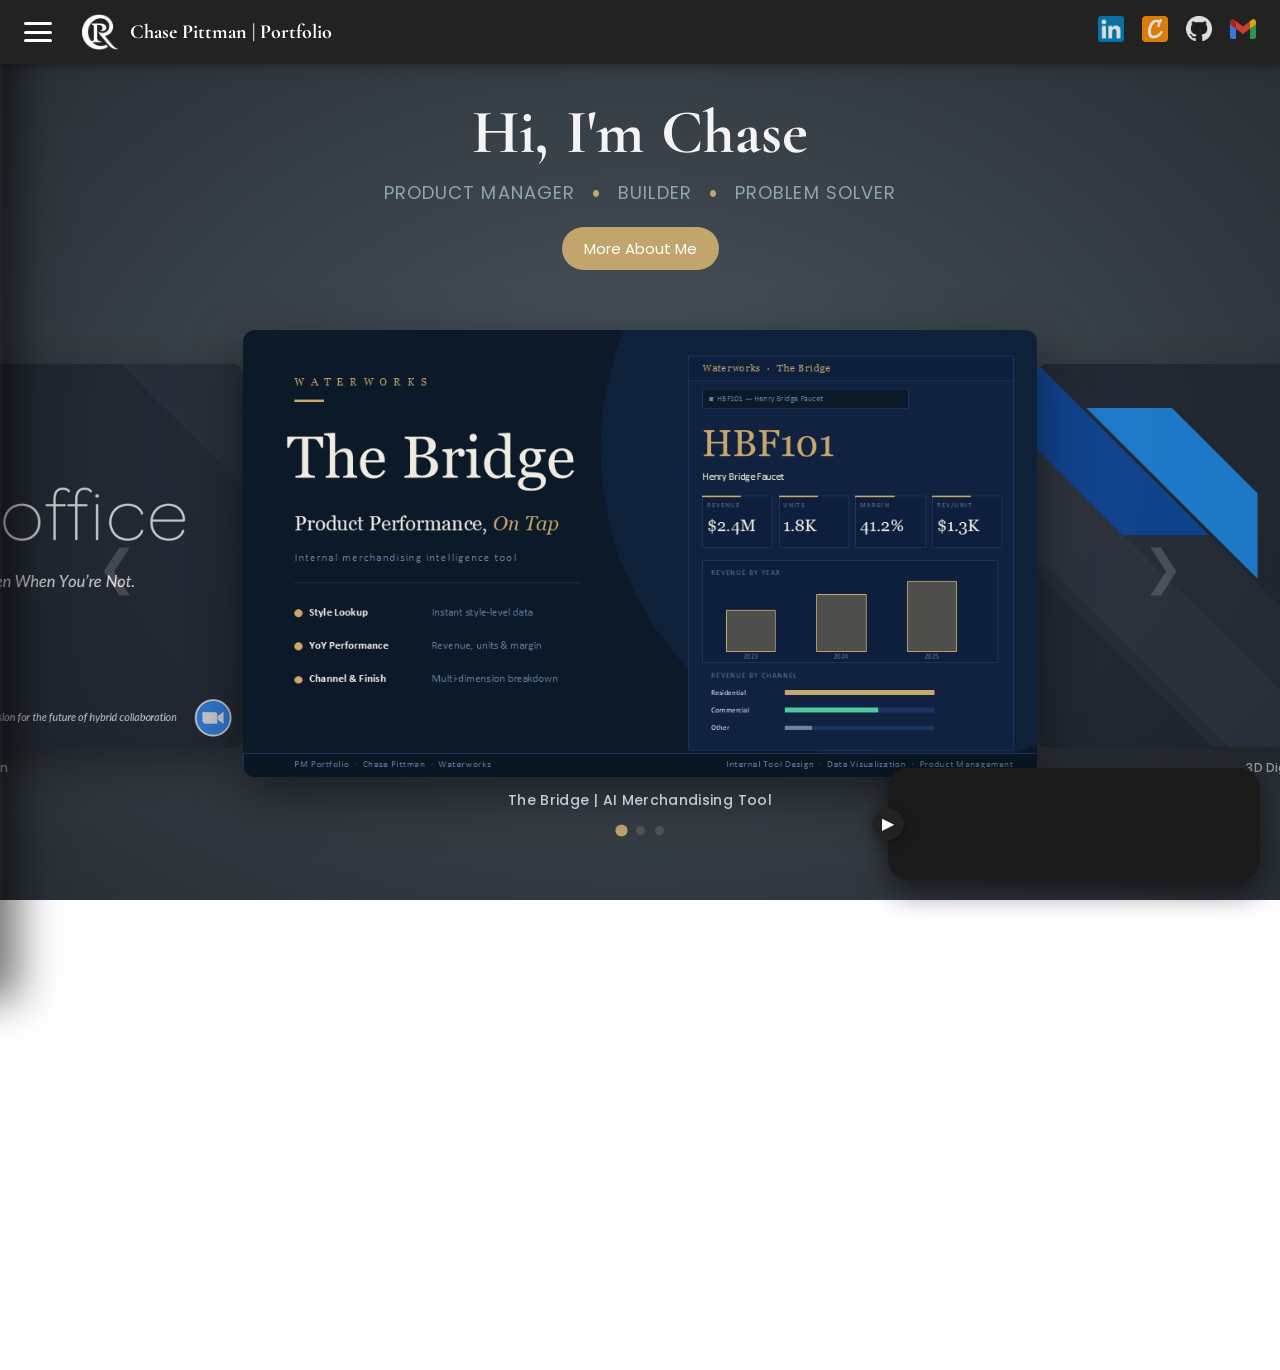
==== index.html @ 036596e2 "Update index.html" ====
<!DOCTYPE html>
<html lang="en">
<head>
  <meta charset="UTF-8">
  <title>Chase Pittman | Portfolio</title>
  <meta name="viewport" content="width=device-width, initial-scale=1.0">
  <link rel="icon" type="image/x-icon" href="/assets/logos/personal/favicon.ico">

  <!-- Google Fonts -->
  <link href="https://fonts.googleapis.com/css2?family=Cormorant+Garamond:wght@400;600;700&family=Poppins:wght@400;500;700&display=swap" rel="stylesheet">

  <style>
    html, body {
      height: 100%;
      min-height: 100%;
      margin: 0;
      overflow-x: hidden;
    }

    body {
      margin: 0;
      padding-top: 0;
      font-family: 'Poppins', Arial, sans-serif;
      background: radial-gradient(ellipse at center, #4a5660 0%, #384048 50%, #272e34 100%);
      background-attachment: fixed;
      color: #f4f4f4;
      text-align: center;
    }

    h1, h2, h3 {
      color: #f4f4f4;
      font-family: 'Cormorant Garamond', serif;
      font-weight: 600;
    }

    /* ── NAVBAR ──────────────────────────────────────────────── */
    .navbar {
      display: flex;
      align-items: center;
      padding: 14px 24px;
      background: #222;
      position: sticky;
      top: 0;
      z-index: 1400;
      box-shadow: 4px 0 12px rgba(0,0,0,0.5);
    }

    .page-wrapper {
      transition: transform 0.3s ease;
      min-height: 100vh;
    }

    .nav-left {
      display: flex;
      align-items: center;
      gap: 12px;
      justify-self: start;
    }

    .logo-link {
      display: flex;
      align-items: center;
      gap: 12px;
      text-decoration: none;
      color: inherit;
    }

    .logo-link:hover { opacity: 0.9; }

    .nav-left .logo {
      font-size: 20px;
      font-weight: bold;
      font-family: 'Cormorant Garamond', serif;
      color: white;
      white-space: nowrap;
    }

    .logo-img { height: 36px; width: auto; }

    .nav-right {
      display: flex;
      justify-content: flex-end;
      gap: 18px;
      margin-left: auto;
    }

    .nav-right img {
      width: 26px;
      height: auto;
      opacity: 0.85;
      transition: opacity 0.2s, transform 0.2s;
    }

    .nav-right a:hover img {
      opacity: 1;
      transform: translateY(-2px);
    }

    .hamburger {
      display: flex;
      flex-direction: column;
      justify-content: space-between;
      width: 28px;
      height: 20px;
      cursor: pointer;
      margin-right: 18px;
    }

    .hamburger div {
      height: 3px;
      background-color: white;
      border-radius: 2px;
      transition: all 0.3s ease;
    }

    .hamburger.active div:nth-child(1) { transform: translateY(8.5px)  rotate(45deg);  }
    .hamburger.active div:nth-child(2) { opacity: 0; }
    .hamburger.active div:nth-child(3) { transform: translateY(-8.5px) rotate(-45deg); }

    :root { --sidebar-width: 260px; }

    .sidebar {
      position: fixed;
      top: 0;
      left: 0;
      width: var(--sidebar-width);
      height: 100%;
      background-color: #222;
      display: flex;
      flex-direction: column;
      padding-top: 100px;
      gap: 20px;
      transform: translateX(-100%);
      transition: transform 0.35s cubic-bezier(.22,1,.36,1);
      z-index: 1300;
      box-shadow:
        18px 0 40px rgba(0,0,0,0.55),
        2px 0 0 rgba(255,255,255,0.05);
    }

    .sidebar.open { transform: translateX(0); }

    .sidebar a {
      color: #f4f4f4;
      text-decoration: none;
      font-size: 18px;
      padding: 12px 24px;
      transition: background 0.3s;
    }

    .sidebar a:hover {
      background-color: #c2a46d;
      color: #222;
      border-radius: 6px;
    }

    .overlay {
      position: fixed;
      inset: 0;
      background: rgba(0,0,0,0.4);
      opacity: 0;
      pointer-events: none;
      transition: opacity 0.3s ease;
      z-index: 1050;
    }

    .overlay.active { opacity: 1; pointer-events: auto; }

    /* ── SPOTIFY WIDGET ──────────────────────────────────────── */
    .spotify-widget {
      position: fixed;
      bottom: 20px;
      right: 20px;
      width: 340px;
      height: auto;
      background: #1a1a1a;
      border-radius: 20px;
      box-shadow: 0 10px 30px rgba(0,0,0,0.6);
      overflow: visible;
      padding: 16px;
      transition: width 0.5s ease, height 0.5s ease, right 0.5s ease,
                  border-radius 0.5s ease, opacity 0.5s ease;
      z-index: 900;
    }

    .spotify-widget.hidden { right: -380px; }

    .spotify-widget iframe {
      width: 100%;
      height: 80px;
      border-radius: 12px;
      display: block;
      transition: opacity 0.5s ease;
      pointer-events: auto;
      border: none;
    }

    #spotify-toggle {
      position: absolute;
      top: 50%;
      left: -16px;
      transform: translateY(-50%);
      width: 32px;
      height: 32px;
      border-radius: 50%;
      background-color: #222;
      color: #fff;
      font-size: 16px;
      display: flex;
      align-items: center;
      justify-content: center;
      padding: 0;
      line-height: 1;
      cursor: pointer;
      box-shadow: 0 4px 12px rgba(0,0,0,0.3);
      z-index: 1000;
      transition: left 0.5s ease, transform 0.3s ease;
      border: none;
    }

    #spotify-toggle:hover { transform: translateY(-50%) scale(1.1); }

    .spotify-widget.collapsed {
      width: 40px;
      height: 40px;
      padding: 0;
      border-radius: 50%;
      overflow: visible;
      right: 20px;
      background: #1a1a1a;
      box-shadow: 0 4px 12px rgba(0,0,0,0.3);
    }

    .spotify-widget.collapsed iframe {
      opacity: 0;
      pointer-events: none;
      display: none;
    }

    .spotify-widget.collapsed #spotify-toggle {
      top: 50%;
      left: 50%;
      transform: translate(-50%, -50%) rotate(180deg);
    }

    /* MOBILE: hide navbar text */
    @media (max-width: 768px) {
      .logo-link .logo { display: none; }
    }

    /* ── CONTENT WRAPPER ─────────────────────────────────────── */
    .content {
      max-width: 1100px;
      margin: 0 auto;
      padding: 0 20px 60px;
      text-align: center;
    }

    /* ── HERO INTRO ──────────────────────────────────────────── */
    .hero-intro {
      padding: 36px 20px 26px;
    }

    .hero-title {
      font-family: 'Cormorant Garamond', serif;
      font-size: 62px;
      font-weight: 700;
      margin: 0 0 12px;
      color: #f4f4f4;
      line-height: 1.08;
      display: flex;
      flex-wrap: wrap;
      justify-content: center;
      gap: 0;
    }

    .hero-letter {
      display: inline-block;
      opacity: 0;
      transform: translateY(10px);
      animation: letterIn 0.9s ease forwards;
    }

    .hero-space {
      display: inline-block;
      width: 0.28em;
    }

    @keyframes letterIn {
      0%   { opacity: 0; transform: translateY(10px); }
      100% { opacity: 1; transform: translateY(0);    }
    }

    .hero-sub {
      font-family: 'Poppins', sans-serif;
      font-size: 18px;
      color: #8fa4b2;
      margin: 0;
      letter-spacing: 0.06em;
      text-transform: uppercase;
      opacity: 0;
      animation: heroSubFadeIn 0.7s ease forwards;
    }

    @keyframes heroSubFadeIn {
      0%   { opacity: 0; transform: translateY(6px); }
      100% { opacity: 1; transform: translateY(0);   }
    }

    .hero-dot {
      font-size: 26px;
      color: #c2a46d;
      vertical-align: middle;
      margin: 0 10px;
      line-height: 1;
    }

    .hero-cta {
      display: inline-block;
      margin-top: 20px;
      padding: 10px 22px;
      background-color: #c2a46d;
      color: white;
      font-family: 'Poppins', sans-serif;
      font-size: 15px;
      font-weight: 400;
      text-decoration: none;
      border-radius: 25px;
      border: none;
      opacity: 0;
      animation: heroSubFadeIn 0.7s ease forwards;
      transition: background-color 0.3s;
    }

    .hero-cta:hover { background-color: #a07f47; }

    /* ── HERO CAROUSEL ───────────────────────────────────────── */
    .hero-carousel {
      width: 100%;
      margin: 34px 0 16px;
      user-select: none;
    }

    .carousel-area {
      display: flex;
      align-items: center;
      width: 100%;
      max-width: 1300px;
      margin: 0 auto;
    }

    /* ── Arrows ──────────────────────────────────────────────── */
    .carousel-arrow {
      flex-shrink: 0;
      width: 54px;
      background: none;
      border: none;
      color: rgba(255,255,255,0.55);
      font-size: 48px;
      line-height: 1;
      cursor: pointer;
      padding: 0;
      display: flex;
      align-items: center;
      justify-content: center;
      transition: color 0.2s ease, transform 0.2s ease;
    }

    .carousel-arrow:hover {
      color: #ffffff;
      transform: scale(1.30);
    }

    /* ── Clip ────────────────────────────────────────────────── */
    /*
      overflow is set to visible so the active slide's image can bleed
      beyond the clip boundary on hover. The arrows live outside this
      element so they're never affected.
    */
    .carousel-clip {
      flex: 1;
      position: relative;
      overflow: visible;
    }

    /* ── Track ───────────────────────────────────────────────── */
    .carousel-track {
      position: relative;
      width: 100%;
    }

    /* ── Individual slides ───────────────────────────────────── */
    .carousel-slide {
      position: absolute;
      top: 0;
      transition: left   0.62s cubic-bezier(0.4,0,0.2,1),
                  transform 0.62s cubic-bezier(0.4,0,0.2,1),
                  opacity 0.5s ease;
    }

    /* Pointer cursor only on the active slide */
    .carousel-slide.c-active {
      cursor: pointer;
    }

    /*
      .slide-img-wrap
      overflow: visible so the zoomed image bleeds freely on the
      active slide. Border-radius + box-shadow still apply to the
      wrapper itself; the image inside inherits the visual frame.
    */
    .slide-img-wrap {
      overflow: visible;
      border-radius: 12px;
      box-shadow: 0 18px 48px rgba(0,0,0,0.50);
      /* Clip is applied via the img's own border-radius at rest,
         then released on hover via the active-slide rule below */
    }

    .slide-img-wrap img {
      width: 100%;
      height: auto;
      display: block;
      border-radius: 12px;
      transition: transform 0.42s ease, filter 0.3s ease,
                  border-radius 0.42s ease, box-shadow 0.42s ease;
      -webkit-user-drag: none;
      user-select: none;
      pointer-events: none;
    }

    /* ── Active slide: full-bleed hover ─────────────────────── */
    /*
      scale(1.08) makes the image grow ~8% beyond its container,
      overlapping the peeking neighbors. z-index lift ensures it
      renders on top. border-radius softens slightly so the grown
      image still looks intentional, not clipped.
    */
    .carousel-slide.c-active:hover .slide-img-wrap img,
    .carousel-slide.c-active.tapped .slide-img-wrap img {
      transform: scale(1.08);
      filter: brightness(1.10);
      border-radius: 10px;
      box-shadow: 0 28px 70px rgba(0,0,0,0.65);
    }

    .carousel-slide.c-active:hover,
    .carousel-slide.c-active.tapped {
      z-index: 10 !important;
    }

    /* ── Side slides: subtle lift hint ──────────────────────── */
    /*
      A gentler scale on the whole slide (image + title) so it feels
      clickable without competing with the active slide's drama.
    */
    .carousel-slide.c-prev:hover,
    .carousel-slide.c-next:hover {
      opacity: 0.88 !important;
      cursor: pointer;
    }

    .carousel-slide.c-prev:hover .slide-img-wrap img,
    .carousel-slide.c-next:hover .slide-img-wrap img {
      transform: scale(1.03);
      filter: brightness(1.06);
    }

    /* Slide title */
    .slide-title {
      margin: 13px 0 0;
      font-family: 'Poppins', sans-serif;
      font-size: 14px;
      font-weight: 500;
      color: #c0cdd5;
      text-align: center;
      letter-spacing: 0.025em;
    }

    /* ── Dots ────────────────────────────────────────────────── */
    .carousel-dots-row {
      display: flex;
      justify-content: center;
      margin-top: 20px;
    }

    .carousel-dots {
      display: flex;
      gap: 10px;
      align-items: center;
    }

    .carousel-dots .dot {
      width: 9px;
      height: 9px;
      border-radius: 50%;
      background: #555;
      cursor: pointer;
      transition: background 0.3s, transform 0.3s;
      border: none;
      padding: 0;
    }

    .carousel-dots .dot.filled {
      background: #c2a46d;
      transform: scale(1.35);
    }

    /* ── MY LEARNINGS ────────────────────────────────────────── */
    .learnings-section {
      max-width: 900px;
      margin: 64px auto 20px;
      text-align: left;
    }

    .learnings-section h2 {
      font-family: 'Cormorant Garamond', serif;
      font-size: 36px;
      font-weight: 600;
      color: #f4f4f4;
      text-align: center;
      margin-bottom: 20px;
    }

    .learnings-box {
      background-color: #2e3740;
      padding: 28px 36px;
      border-radius: 12px;
    }

    .learnings-list {
      list-style: none;
      margin: 0;
      padding: 0;
      display: flex;
      flex-direction: column;
      gap: 20px;
    }

    .learnings-list li {
      display: flex;
      align-items: flex-start;
      gap: 14px;
      font-family: 'Poppins', sans-serif;
      font-size: 16px;
      line-height: 1.65;
      color: #e0e0e0;
    }

    .learning-emoji {
      font-size: 22px;
      flex-shrink: 0;
      margin-top: 2px;
    }

    .learning-body {
      display: flex;
      flex-direction: column;
      gap: 4px;
    }

    .learning-hook {
      font-weight: 700;
      color: #f4f4f4;
      font-size: 16px;
      line-height: 1.4;
    }

    .learning-detail {
      font-weight: 400;
      color: #c0cdd5;
      font-size: 15px;
      line-height: 1.7;
    }

    /* ── MOBILE ──────────────────────────────────────────────── */
    @media (max-width: 768px) {
      .hero-title      { font-size: 44px; }
      .hero-sub        { font-size: 13px; }
      .hero-intro      { padding: 26px 16px 20px; }
      .carousel-arrow  { width: 34px; font-size: 28px; }
      .learnings-box   { padding: 22px 18px; }
      .learning-hook   { font-size: 14px; }
      .learning-detail { font-size: 13px; }
    }
  </style>
</head>
<body>

  <!-- Sidebar -->
  <div class="sidebar" id="sidebar">
    <a href="/">Home</a>
    <a href="/projects.html">Projects</a>
    <a href="/about.html">About</a>
    <a href="/contact.html">Contact</a>
  </div>

  <!-- Overlay -->
  <div class="overlay" id="overlay"></div>

  <!-- NAVBAR -->
  <div class="navbar">
    <div class="nav-left" id="nav-left">
      <div class="hamburger" id="hamburger">
        <div></div>
        <div></div>
        <div></div>
      </div>
      <a href="/" class="logo-link">
        <img src="/assets/logos/personal/CRP_logo_white.png" alt="Logo" class="logo-img" id="logo-img">
        <div class="logo" id="logo-text">Chase Pittman | Portfolio</div>
      </a>
    </div>

    <div class="nav-right">
      <a href="https://www.linkedin.com/in/chasepittman" target="_blank">
        <img src="/assets/logos/tools/linkedin.png" alt="LinkedIn">
      </a>
      <a href="https://www.credly.com/users/chase-pittman.017d3434/badges#credly" target="_blank">
        <img src="/assets/logos/skills/credly.png" alt="Credly">
      </a>
      <a href="https://www.github.com/chasepittman" target="_blank">
        <img src="/assets/logos/tools/github.png" alt="GitHub">
      </a>
      <a href="/contact.html">
        <img src="/assets/logos/tools/gmail.png" alt="Contact Form">
      </a>
    </div>
  </div>

  <div class="spotify-widget hidden" id="spotify-widget">
    <iframe
      src="https://open.spotify.com/embed/album/3vhOUOy05eeQwq6EtxwnVW?utm_source=generator"
      frameborder="0"
      allow="autoplay; clipboard-write; encrypted-media; fullscreen; picture-in-picture"
      loading="lazy">
    </iframe>
    <button id="spotify-toggle" aria-label="Toggle Spotify Player">&#9654;</button>
  </div>

  <div class="page-wrapper" id="page-wrapper">
    <div class="content">

      <!-- ── HERO INTRO ───────────────────────────────────── -->
      <div class="hero-intro">
        <h1 class="hero-title" id="hero-title">Hi, I'm Chase</h1>
        <p class="hero-sub" id="hero-sub">
          Product Manager <span class="hero-dot">&bull;</span>
          Builder <span class="hero-dot">&bull;</span>
          Problem Solver
        </p>
        <a href="/about.html" class="hero-cta" id="hero-cta">More About Me</a>
      </div>

      <!-- ── HERO CAROUSEL ─────────────────────────────────── -->
      <section class="hero-carousel">

        <div class="carousel-area">

          <button class="carousel-arrow" id="carousel-prev" aria-label="Previous slide">&#10094;</button>

          <div class="carousel-clip" id="carousel-clip">
            <div class="carousel-track" id="carousel-track">

              <div class="carousel-slide" data-project="the-bridge">
                <div class="slide-img-wrap">
                  <img src="/assets/files/slides/The Bridge/The_Bridge.png" alt="The Bridge AI Merchandising Tool" draggable="false">
                </div>
                <p class="slide-title">The Bridge | AI Merchandising Tool</p>
              </div>

              <div class="carousel-slide" data-project="project2">
                <div class="slide-img-wrap">
                  <img src="/assets/files/slides/Zoom Office/Zoom_Office.png" alt="3D Digital Assets Workflow Automation" draggable="false">
                </div>
                <p class="slide-title">3D Digital Assets | Workflow Automation</p>
              </div>

              <div class="carousel-slide" data-project="zoom-office">
                <div class="slide-img-wrap">
                  <img src="/assets/files/slides/Zoom Office/Zoom_Office.png" alt="Zoom Office Concept Redesign" draggable="false">
                </div>
                <p class="slide-title">Zoom Office | Concept Redesign</p>
              </div>

            </div><!-- /carousel-track -->
          </div><!-- /carousel-clip -->

          <button class="carousel-arrow" id="carousel-next" aria-label="Next slide">&#10095;</button>

        </div><!-- /carousel-area -->

        <div class="carousel-dots-row">
          <div class="carousel-dots" id="carousel-dots"></div>
        </div>

      </section>

      <!-- ── MY LEARNINGS ──────────────────────────────────── -->
      <div class="learnings-section">
        <h2>My Learnings</h2>
        <div class="learnings-box">
          <ul class="learnings-list">

            <li>
              <span class="learning-emoji">🚀</span>
              <div class="learning-body">
                <span class="learning-hook">Just ship it.</span>
                <span class="learning-detail">Build your highest impact features first, and tweak later. Don't get stuck in the details, refining endlessly before you've put out a finished product. Post-launch iteration beats delayed perfection.</span>
              </div>
            </li>

            <li>
              <span class="learning-emoji">🧱</span>
              <div class="learning-body">
                <span class="learning-hook">Build it yourself.</span>
                <span class="learning-detail">Starting with a blank file challenged me to understand the fundamentals and end-to-end process of building a product in a way no template ever could have.</span>
              </div>
            </li>

            <li>
              <span class="learning-emoji">🔍</span>
              <div class="learning-body">
                <span class="learning-hook">Always come back to why.</span>
                <span class="learning-detail">As you build, it's important to think of every element through the eyes of your "customer" and ensure you have a reason behind every feature. Data to support is always a plus.</span>
              </div>
            </li>

          </ul>
        </div>
      </div>

    </div><!-- /content -->
  </div><!-- /page-wrapper -->

  <script>
  document.addEventListener('DOMContentLoaded', () => {

    // ── Hero title: letter-by-letter fade-in ──────────────────
    const titleEl   = document.getElementById('hero-title');
    const subEl     = document.getElementById('hero-sub');
    const ctaEl     = document.getElementById('hero-cta');
    const titleText = titleEl.textContent;
    const LETTER_DELAY = 0.11;
    const LETTER_DUR   = 0.9;

    titleEl.textContent = '';
    let spanCount = 0;

    titleText.split('').forEach(char => {
      if (char === ' ') {
        const space = document.createElement('span');
        space.classList.add('hero-space');
        space.setAttribute('aria-hidden', 'true');
        titleEl.appendChild(space);
      } else {
        const span = document.createElement('span');
        span.classList.add('hero-letter');
        span.textContent = char;
        span.style.animationDelay = `${spanCount * LETTER_DELAY}s`;
        titleEl.appendChild(span);
        spanCount++;
      }
    });

    const subDelay = spanCount * LETTER_DELAY + LETTER_DUR;
    subEl.style.animationDelay = `${subDelay}s`;
    ctaEl.style.animationDelay = `${subDelay + 0.35}s`;


    // ── Spotify: auto-peek sequence ────────────────────────────
    const spotifyWidget = document.getElementById('spotify-widget');
    const spotifyToggle = document.getElementById('spotify-toggle');
    let userTookControl = false;

    setTimeout(() => {
      if (userTookControl) return;
      spotifyWidget.classList.remove('hidden');
    }, 1400);

    setTimeout(() => {
      if (userTookControl) return;
      spotifyWidget.classList.add('collapsed');
    }, 5000);

    spotifyToggle.addEventListener('click', () => {
      userTookControl = true;
      spotifyWidget.classList.remove('hidden');
      spotifyWidget.classList.toggle('collapsed');
    });


    // ── Sidebar / hamburger ────────────────────────────────────
    const hamburger   = document.getElementById('hamburger');
    const sidebar     = document.getElementById('sidebar');
    const overlay     = document.getElementById('overlay');
    const pageWrapper = document.getElementById('page-wrapper');

    function openSidebar() {
      sidebar.classList.add('open');
      hamburger.classList.add('active');
      overlay.classList.add('active');
      pageWrapper.style.transform = `translateX(${sidebar.offsetWidth}px)`;
    }

    function closeSidebar() {
      sidebar.classList.remove('open');
      hamburger.classList.remove('active');
      overlay.classList.remove('active');
      pageWrapper.style.transform = 'translateX(0)';
    }

    hamburger.addEventListener('click', () => {
      sidebar.classList.contains('open') ? closeSidebar() : openSidebar();
    });

    overlay.addEventListener('click', closeSidebar);
    document.querySelectorAll('.sidebar a').forEach(link => {
      link.addEventListener('click', closeSidebar);
    });
    document.addEventListener('keydown', e => {
      if (e.key === 'Escape') closeSidebar();
    });


    // ── Carousel ───────────────────────────────────────────────
    const clip          = document.getElementById('carousel-clip');
    const track         = document.getElementById('carousel-track');
    const slides        = Array.from(track.querySelectorAll('.carousel-slide'));
    const prevBtn       = document.getElementById('carousel-prev');
    const nextBtn       = document.getElementById('carousel-next');
    const dotsContainer = document.getElementById('carousel-dots');
    const N             = slides.length;

    let current     = 0;
    let autoTimer   = null;
    let resumeTimer = null;
    const AUTO_MS   = 6000;
    const RESUME_MS = 3000;

    const PEEK_RATIO = 0.10;
    const SIDE_SCALE = 0.86;

    // Build dots
    slides.forEach((_, i) => {
      const dot = document.createElement('button');
      dot.classList.add('dot');
      dot.setAttribute('aria-label', `Slide ${i + 1}`);
      dot.addEventListener('click', () => goToSlide(i));
      dotsContainer.appendChild(dot);
    });
    const dots = Array.from(dotsContainer.children);

    function applyPositions(animated) {
      const clipW  = clip.offsetWidth;
      const peekPx = Math.round(clipW * PEEK_RATIO);
      const slideW = clipW - 2 * peekPx;
      const activeL = peekPx;

      const trans = 'left 0.62s cubic-bezier(0.4,0,0.2,1), transform 0.62s cubic-bezier(0.4,0,0.2,1), opacity 0.5s ease';

      slides.forEach((slide, i) => {
        slide.style.transition = animated ? trans : 'none';
        slide.style.width = slideW + 'px';
        slide.classList.remove('c-active', 'c-prev', 'c-next', 'c-far');

        const diff = ((i - current) + N) % N;

        if (diff === 0) {
          slide.style.left            = activeL + 'px';
          slide.style.transform       = 'scale(1)';
          slide.style.transformOrigin = 'center center';
          slide.style.zIndex          = '3';
          slide.style.opacity         = '1';
          slide.classList.add('c-active');

        } else if (diff === N - 1) {
          slide.style.left            = (peekPx - slideW) + 'px';
          slide.style.transform       = `scale(${SIDE_SCALE})`;
          slide.style.transformOrigin = 'right center';
          slide.style.zIndex          = '2';
          slide.style.opacity         = '0.70';
          slide.classList.add('c-prev');

        } else if (diff === 1) {
          slide.style.left            = (clipW - peekPx) + 'px';
          slide.style.transform       = `scale(${SIDE_SCALE})`;
          slide.style.transformOrigin = 'left center';
          slide.style.zIndex          = '2';
          slide.style.opacity         = '0.70';
          slide.classList.add('c-next');

        } else {
          const goRight = diff <= Math.floor(N / 2);
          slide.style.left            = (goRight ? clipW + slideW : -2 * slideW) + 'px';
          slide.style.transform       = `scale(${SIDE_SCALE})`;
          slide.style.transformOrigin = 'center center';
          slide.style.zIndex          = '1';
          slide.style.opacity         = '0';
          slide.classList.add('c-far');
        }
      });

      if (!animated) {
        requestAnimationFrame(() =>
          slides.forEach(s => { s.style.transition = trans; })
        );
      }

      dots.forEach((d, i) => d.classList.toggle('filled', i === current));
      updateTrackHeight();
    }

    function updateTrackHeight() {
      const active = slides[current];
      if (active && active.offsetHeight > 0) {
        track.style.height = active.offsetHeight + 'px';
      }
    }

    function goToSlide(index) {
      current = ((index % N) + N) % N;
      applyPositions(true);
      resetAuto();
    }

    prevBtn.addEventListener('click', () => goToSlide(current - 1));
    nextBtn.addEventListener('click', () => goToSlide(current + 1));

    // ── Click handler: advance side slides, navigate active ───
    track.addEventListener('click', e => {
      if (didDrag) return;

      const slide = e.target.closest('.carousel-slide');
      if (!slide) return;

      if (slide.classList.contains('c-active')) {
        const project = slide.dataset.project;
        if (project) window.location.href = `/projects.html?project=${project}`;
      } else if (slide.classList.contains('c-prev')) {
        goToSlide(current - 1);
      } else if (slide.classList.contains('c-next')) {
        goToSlide(current + 1);
      }
    });

    // ── Auto-slide ───────────────────────────────────────────
    const startAuto = () => {
      autoTimer = setInterval(() => goToSlide(current + 1), AUTO_MS);
    };
    const stopAuto = () => {
      clearInterval(autoTimer);
      clearTimeout(resumeTimer);
    };
    const resetAuto = () => {
      stopAuto();
      resumeTimer = setTimeout(startAuto, RESUME_MS);
    };

    // ── Drag / Swipe ─────────────────────────────────────────
    let ptX = 0, ptY = 0, ptT = 0;
    let dragActive = false, dragAxis = null;
    let didDrag = false;

    const onStart = (x, y) => {
      stopAuto();
      ptX = x; ptY = y; ptT = Date.now();
      dragActive = true; dragAxis = null;
      didDrag = false;
    };

    const onMove = (x, y) => {
      if (!dragActive) return;
      const dx = x - ptX, dy = y - ptY;
      if (!dragAxis && (Math.abs(dx) > 6 || Math.abs(dy) > 6)) {
        dragAxis = Math.abs(dx) >= Math.abs(dy) ? 'x' : 'y';
      }
      if (dragAxis !== 'x') return;

      if (Math.abs(dx) > 8) didDrag = true;

      const clipW  = clip.offsetWidth;
      const peekPx = Math.round(clipW * PEEK_RATIO);
      const slideW = clipW - 2 * peekPx;

      slides.forEach((slide, i) => {
        const diff = ((i - current) + N) % N;
        if (diff === 0 || diff === N - 1 || diff === 1) {
          slide.style.transition = 'none';
          const baseLeft = diff === 0     ? peekPx
                         : diff === N - 1 ? peekPx - slideW
                         :                  clipW - peekPx;
          slide.style.left = (baseLeft + dx) + 'px';
        }
      });
    };

    const onEnd = (x) => {
      if (!dragActive) return;
      dragActive = false;
      const diff    = ptX - x;
      const elapsed = Math.max(Date.now() - ptT, 1);
      const vel     = Math.abs(diff) / elapsed;

      if (Math.abs(diff) > 65) {
        let steps = 1;
        if (vel > 1.8 && Math.abs(diff) > 160) {
          steps = Math.min(1 + Math.floor((vel - 1.8) / 1.2), N - 1);
        }
        goToSlide(diff > 0 ? current + steps : current - steps);
      } else {
        applyPositions(true);
        resetAuto();
      }
    };

    // Touch events
    track.addEventListener('touchstart', e => {
      onStart(e.touches[0].clientX, e.touches[0].clientY);
    }, { passive: true });

    track.addEventListener('touchmove', e => {
      onMove(e.touches[0].clientX, e.touches[0].clientY);
      if (dragAxis === 'x') e.preventDefault();
    }, { passive: false });

    track.addEventListener('touchend',    e => onEnd(e.changedTouches[0].clientX));
    track.addEventListener('touchcancel', e => onEnd(e.changedTouches[0].clientX));

    // Mouse events
    track.addEventListener('mousedown', e => {
      e.preventDefault();
      onStart(e.clientX, e.clientY);
    });
    window.addEventListener('mousemove', e => {
      if (dragActive) onMove(e.clientX, e.clientY);
    });
    window.addEventListener('mouseup', e => {
      if (dragActive) onEnd(e.clientX);
    });

    // Mobile tap-hold zoom
    slides.forEach(slide => {
      slide.addEventListener('touchstart',  () => slide.classList.add('tapped'),    { passive: true });
      slide.addEventListener('touchend',    () => slide.classList.remove('tapped'));
      slide.addEventListener('touchcancel', () => slide.classList.remove('tapped'));
    });

    // Recalculate on resize
    let resizeTimer;
    window.addEventListener('resize', () => {
      clearTimeout(resizeTimer);
      resizeTimer = setTimeout(() => applyPositions(false), 120);
    });

    slides.forEach(slide => {
      const img = slide.querySelector('img');
      if (img) img.addEventListener('load', updateTrackHeight);
    });

    // ── Init ─────────────────────────────────────────────────
    applyPositions(false);
    startAuto();

  });
  </script>

</body>
</html>
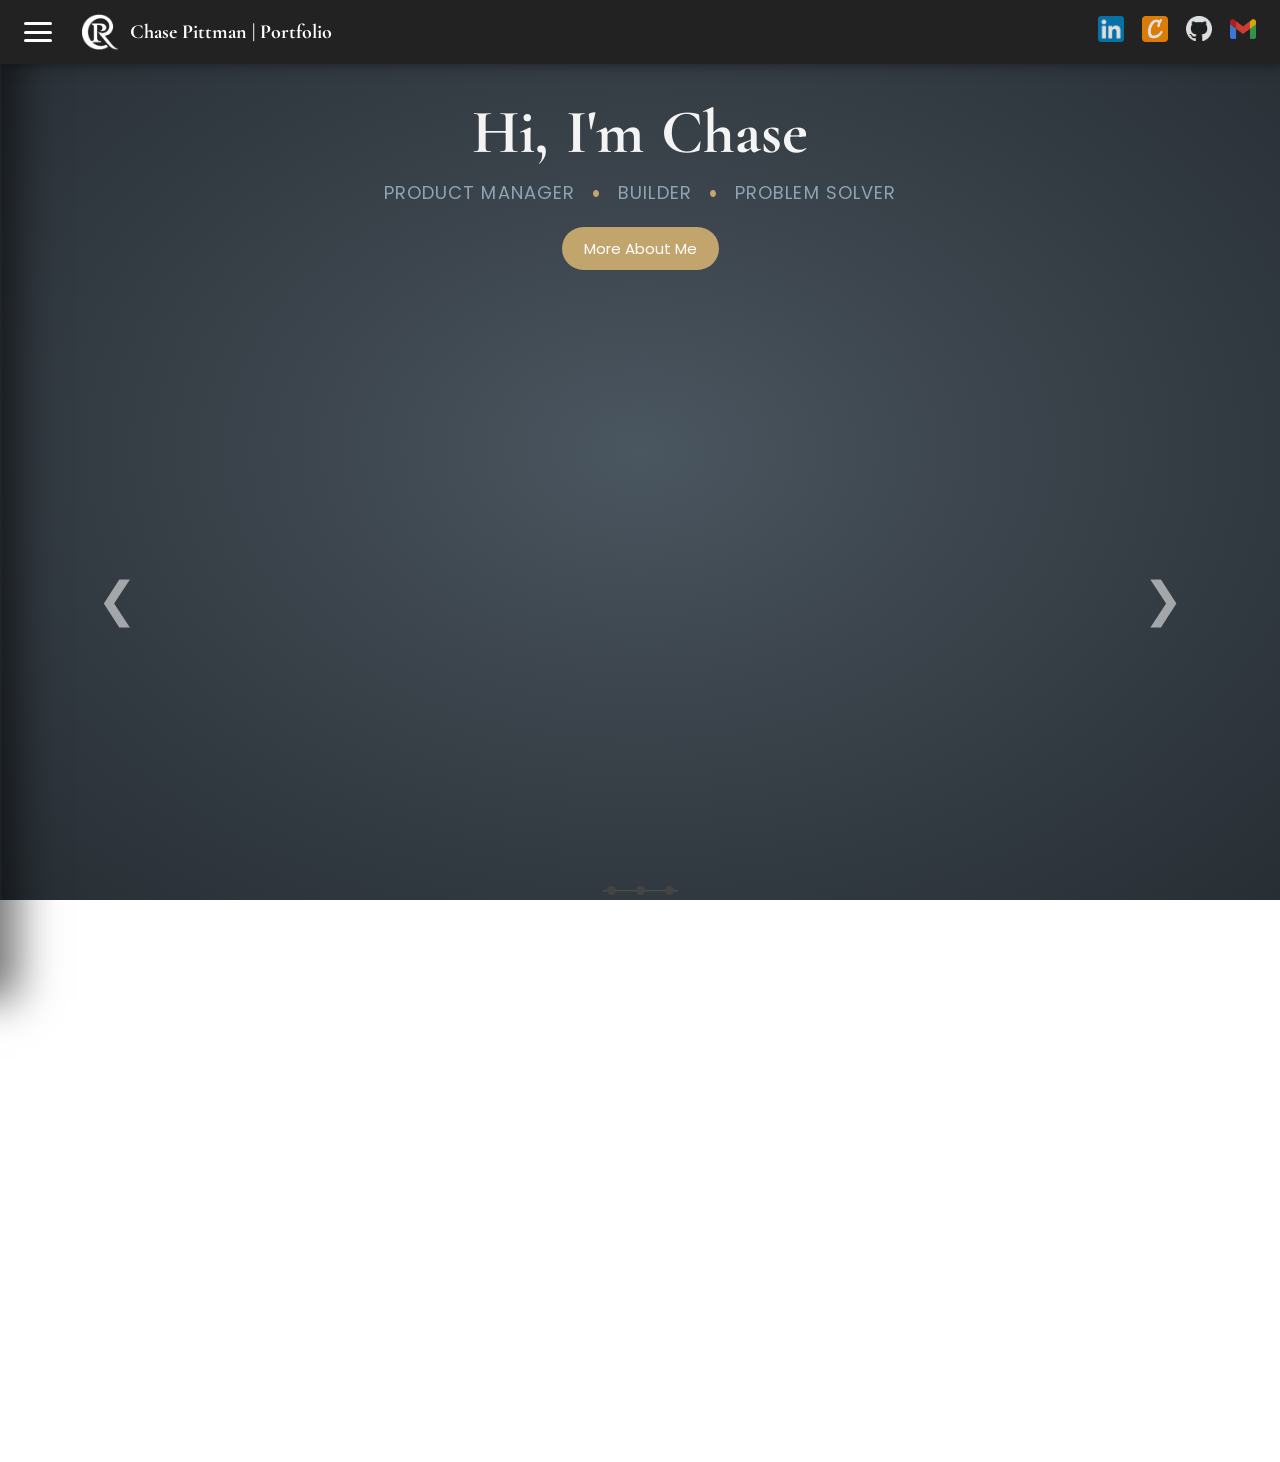
==== commit c8eeb5f8: "Update index.html" ====
--- a/index.html
+++ b/index.html
@@ -5,11 +5,16 @@
   <title>Chase Pittman | Portfolio</title>
   <meta name="viewport" content="width=device-width, initial-scale=1.0">
   <link rel="icon" type="image/x-icon" href="/assets/logos/personal/favicon.ico">
-
-  <!-- Google Fonts -->
   <link href="https://fonts.googleapis.com/css2?family=Cormorant+Garamond:wght@400;600;700&family=Poppins:wght@400;500;700&display=swap" rel="stylesheet">
 
   <style>
+    :root {
+      --gold:        #c2a46d;
+      --gold-glow:   rgba(194, 164, 109, 0.45);
+      --gold-glow2:  rgba(194, 164, 109, 0.15);
+      --gold-track:  rgba(194, 164, 109, 0.28);
+    }
+
     html, body {
       height: 100%;
       min-height: 100%;
@@ -54,7 +59,6 @@
       display: flex;
       align-items: center;
       gap: 12px;
-      justify-self: start;
     }
 
     .logo-link {
@@ -113,7 +117,7 @@
       transition: all 0.3s ease;
     }
 
-    .hamburger.active div:nth-child(1) { transform: translateY(8.5px)  rotate(45deg);  }
+    .hamburger.active div:nth-child(1) { transform: translateY(8.5px) rotate(45deg); }
     .hamburger.active div:nth-child(2) { opacity: 0; }
     .hamburger.active div:nth-child(3) { transform: translateY(-8.5px) rotate(-45deg); }
 
@@ -121,8 +125,7 @@
 
     .sidebar {
       position: fixed;
-      top: 0;
-      left: 0;
+      top: 0; left: 0;
       width: var(--sidebar-width);
       height: 100%;
       background-color: #222;
@@ -133,9 +136,7 @@
       transform: translateX(-100%);
       transition: transform 0.35s cubic-bezier(.22,1,.36,1);
       z-index: 1300;
-      box-shadow:
-        18px 0 40px rgba(0,0,0,0.55),
-        2px 0 0 rgba(255,255,255,0.05);
+      box-shadow: 18px 0 40px rgba(0,0,0,0.55), 2px 0 0 rgba(255,255,255,0.05);
     }
 
     .sidebar.open { transform: translateX(0); }
@@ -149,7 +150,7 @@
     }
 
     .sidebar a:hover {
-      background-color: #c2a46d;
+      background-color: var(--gold);
       color: #222;
       border-radius: 6px;
     }
@@ -166,13 +167,11 @@
 
     .overlay.active { opacity: 1; pointer-events: auto; }
 
-    /* ── SPOTIFY WIDGET ──────────────────────────────────────── */
+    /* ── SPOTIFY ─────────────────────────────────────────────── */
     .spotify-widget {
       position: fixed;
-      bottom: 20px;
-      right: 20px;
+      bottom: 20px; right: 20px;
       width: 340px;
-      height: auto;
       background: #1a1a1a;
       border-radius: 20px;
       box-shadow: 0 10px 30px rgba(0,0,0,0.6);
@@ -181,9 +180,20 @@
       transition: width 0.5s ease, height 0.5s ease, right 0.5s ease,
                   border-radius 0.5s ease, opacity 0.5s ease;
       z-index: 900;
-    }
-
-    .spotify-widget.hidden { right: -380px; }
+
+      /* starts invisible — JS drives the entrance */
+      opacity: 0;
+      transform: translateY(12px);
+    }
+
+    .spotify-widget.hidden { right: -380px; opacity: 0; }
+
+    .spotify-widget.visible {
+      opacity: 1;
+      transform: translateY(0);
+      transition: width 0.5s ease, height 0.5s ease, right 0.5s ease,
+                  border-radius 0.5s ease, opacity 0.6s ease, transform 0.6s ease;
+    }
 
     .spotify-widget iframe {
       width: 100%;
@@ -197,11 +207,9 @@
 
     #spotify-toggle {
       position: absolute;
-      top: 50%;
-      left: -16px;
+      top: 50%; left: -16px;
       transform: translateY(-50%);
-      width: 32px;
-      height: 32px;
+      width: 32px; height: 32px;
       border-radius: 50%;
       background-color: #222;
       color: #fff;
@@ -210,7 +218,6 @@
       align-items: center;
       justify-content: center;
       padding: 0;
-      line-height: 1;
       cursor: pointer;
       box-shadow: 0 4px 12px rgba(0,0,0,0.3);
       z-index: 1000;
@@ -221,8 +228,7 @@
     #spotify-toggle:hover { transform: translateY(-50%) scale(1.1); }
 
     .spotify-widget.collapsed {
-      width: 40px;
-      height: 40px;
+      width: 40px; height: 40px;
       padding: 0;
       border-radius: 50%;
       overflow: visible;
@@ -231,24 +237,14 @@
       box-shadow: 0 4px 12px rgba(0,0,0,0.3);
     }
 
-    .spotify-widget.collapsed iframe {
-      opacity: 0;
-      pointer-events: none;
-      display: none;
-    }
+    .spotify-widget.collapsed iframe { opacity: 0; pointer-events: none; display: none; }
 
     .spotify-widget.collapsed #spotify-toggle {
-      top: 50%;
-      left: 50%;
+      top: 50%; left: 50%;
       transform: translate(-50%, -50%) rotate(180deg);
     }
 
-    /* MOBILE: hide navbar text */
-    @media (max-width: 768px) {
-      .logo-link .logo { display: none; }
-    }
-
-    /* ── CONTENT WRAPPER ─────────────────────────────────────── */
+    /* ── CONTENT ─────────────────────────────────────────────── */
     .content {
       max-width: 1100px;
       margin: 0 auto;
@@ -257,9 +253,7 @@
     }
 
     /* ── HERO INTRO ──────────────────────────────────────────── */
-    .hero-intro {
-      padding: 36px 20px 26px;
-    }
+    .hero-intro { padding: 36px 20px 26px; }
 
     .hero-title {
       font-family: 'Cormorant Garamond', serif;
@@ -271,7 +265,6 @@
       display: flex;
       flex-wrap: wrap;
       justify-content: center;
-      gap: 0;
     }
 
     .hero-letter {
@@ -281,14 +274,11 @@
       animation: letterIn 0.9s ease forwards;
     }
 
-    .hero-space {
-      display: inline-block;
-      width: 0.28em;
-    }
+    .hero-space { display: inline-block; width: 0.28em; }
 
     @keyframes letterIn {
       0%   { opacity: 0; transform: translateY(10px); }
-      100% { opacity: 1; transform: translateY(0);    }
+      100% { opacity: 1; transform: translateY(0); }
     }
 
     .hero-sub {
@@ -304,12 +294,12 @@
 
     @keyframes heroSubFadeIn {
       0%   { opacity: 0; transform: translateY(6px); }
-      100% { opacity: 1; transform: translateY(0);   }
+      100% { opacity: 1; transform: translateY(0); }
     }
 
     .hero-dot {
       font-size: 26px;
-      color: #c2a46d;
+      color: var(--gold);
       vertical-align: middle;
       margin: 0 10px;
       line-height: 1;
@@ -319,7 +309,7 @@
       display: inline-block;
       margin-top: 20px;
       padding: 10px 22px;
-      background-color: #c2a46d;
+      background-color: var(--gold);
       color: white;
       font-family: 'Poppins', sans-serif;
       font-size: 15px;
@@ -334,7 +324,7 @@
 
     .hero-cta:hover { background-color: #a07f47; }
 
-    /* ── HERO CAROUSEL ───────────────────────────────────────── */
+    /* ── CAROUSEL ────────────────────────────────────────────── */
     .hero-carousel {
       width: 100%;
       margin: 34px 0 16px;
@@ -349,7 +339,6 @@
       margin: 0 auto;
     }
 
-    /* ── Arrows ──────────────────────────────────────────────── */
     .carousel-arrow {
       flex-shrink: 0;
       width: 54px;
@@ -366,30 +355,21 @@
       transition: color 0.2s ease, transform 0.2s ease;
     }
 
-    .carousel-arrow:hover {
-      color: #ffffff;
-      transform: scale(1.30);
-    }
-
-    /* ── Clip ────────────────────────────────────────────────── */
-    /*
-      overflow is set to visible so the active slide's image can bleed
-      beyond the clip boundary on hover. The arrows live outside this
-      element so they're never affected.
-    */
+    .carousel-arrow:hover { color: #fff; transform: scale(1.30); }
+
+    /* overflow:visible so the full-bleed hover zoom isn't clipped */
     .carousel-clip {
       flex: 1;
       position: relative;
       overflow: visible;
     }
 
-    /* ── Track ───────────────────────────────────────────────── */
     .carousel-track {
       position: relative;
       width: 100%;
     }
 
-    /* ── Individual slides ───────────────────────────────────── */
+    /* ── Slides ──────────────────────────────────────────────── */
     .carousel-slide {
       position: absolute;
       top: 0;
@@ -398,23 +378,25 @@
                   opacity 0.5s ease;
     }
 
-    /* Pointer cursor only on the active slide */
-    .carousel-slide.c-active {
-      cursor: pointer;
-    }
-
+    /* Side slide titles hidden — they're mostly off-screen anyway */
+    .carousel-slide.c-prev .slide-title,
+    .carousel-slide.c-next .slide-title,
+    .carousel-slide.c-far  .slide-title {
+      opacity: 0;
+      pointer-events: none;
+    }
+
+    .carousel-slide.c-active { cursor: pointer; }
+
+    /* ── Image wrapper ───────────────────────────────────────── */
     /*
-      .slide-img-wrap
-      overflow: visible so the zoomed image bleeds freely on the
-      active slide. Border-radius + box-shadow still apply to the
-      wrapper itself; the image inside inherits the visual frame.
+      overflow: visible so the active-slide zoom bleeds freely.
+      Border-radius lives on the img so it travels with the scale.
     */
     .slide-img-wrap {
       overflow: visible;
       border-radius: 12px;
-      box-shadow: 0 18px 48px rgba(0,0,0,0.50);
-      /* Clip is applied via the img's own border-radius at rest,
-         then released on hover via the active-slide rule below */
+      position: relative;
     }
 
     .slide-img-wrap img {
@@ -423,25 +405,43 @@
       display: block;
       border-radius: 12px;
       transition: transform 0.42s ease, filter 0.3s ease,
-                  border-radius 0.42s ease, box-shadow 0.42s ease;
+                  box-shadow 0.42s ease;
       -webkit-user-drag: none;
       user-select: none;
       pointer-events: none;
     }
 
-    /* ── Active slide: full-bleed hover ─────────────────────── */
+    /* ── Gold pulsing border on active slide ─────────────────── */
     /*
-      scale(1.08) makes the image grow ~8% beyond its container,
-      overlapping the peeking neighbors. z-index lift ensures it
-      renders on top. border-radius softens slightly so the grown
-      image still looks intentional, not clipped.
+      Implemented as a box-shadow so it sits outside the image
+      without affecting layout. Two layers:
+        1. A crisp 1.5px inset border — the solid gold outline
+        2. A soft outer glow that breathes via the pulse animation
+      The ::after pseudo-element handles the animated outer ring.
     */
+    .carousel-slide.c-active .slide-img-wrap img {
+      box-shadow:
+        0 0 0 1.5px var(--gold),
+        0 18px 48px rgba(0,0,0,0.50);
+      animation: goldPulse 3.2s ease-in-out infinite;
+    }
+
+    @keyframes goldPulse {
+      0%   { box-shadow: 0 0 0 1.5px var(--gold), 0 0 0 4px var(--gold-glow2), 0 18px 48px rgba(0,0,0,0.50); }
+      50%  { box-shadow: 0 0 0 1.5px var(--gold), 0 0 0 9px  var(--gold-glow2), 0 22px 56px rgba(0,0,0,0.55); }
+      100% { box-shadow: 0 0 0 1.5px var(--gold), 0 0 0 4px var(--gold-glow2), 0 18px 48px rgba(0,0,0,0.50); }
+    }
+
+    /* On hover: image bleed zoom, z-index lift so it's above dots/neighbors */
     .carousel-slide.c-active:hover .slide-img-wrap img,
     .carousel-slide.c-active.tapped .slide-img-wrap img {
       transform: scale(1.08);
       filter: brightness(1.10);
-      border-radius: 10px;
-      box-shadow: 0 28px 70px rgba(0,0,0,0.65);
+      box-shadow:
+        0 0 0 1.5px var(--gold),
+        0 0 18px 6px var(--gold-glow),
+        0 28px 70px rgba(0,0,0,0.65);
+      animation: none; /* pause pulse while hovered — cleaner */
     }
 
     .carousel-slide.c-active:hover,
@@ -449,11 +449,7 @@
       z-index: 10 !important;
     }
 
-    /* ── Side slides: subtle lift hint ──────────────────────── */
-    /*
-      A gentler scale on the whole slide (image + title) so it feels
-      clickable without competing with the active slide's drama.
-    */
+    /* Side slides: subtle lift on hover */
     .carousel-slide.c-prev:hover,
     .carousel-slide.c-next:hover {
       opacity: 0.88 !important;
@@ -466,7 +462,7 @@
       filter: brightness(1.06);
     }
 
-    /* Slide title */
+    /* ── Slide title ─────────────────────────────────────────── */
     .slide-title {
       margin: 13px 0 0;
       font-family: 'Poppins', sans-serif;
@@ -475,35 +471,100 @@
       color: #c0cdd5;
       text-align: center;
       letter-spacing: 0.025em;
-    }
-
-    /* ── Dots ────────────────────────────────────────────────── */
+      transition: font-size 0.3s ease, font-weight 0.3s ease,
+                  color 0.3s ease, opacity 0.3s ease;
+    }
+
+    /* Title grows slightly and goes bright gold on active slide hover */
+    .carousel-slide.c-active:hover .slide-title,
+    .carousel-slide.c-active.tapped .slide-title {
+      font-size: 15px;
+      font-weight: 700;
+      color: var(--gold);
+    }
+
+    /* ── Dots row ────────────────────────────────────────────── */
+    /*
+      Sits between image and title.
+      z-index: 20 ensures it's never buried under the hover-zoomed image.
+    */
     .carousel-dots-row {
       display: flex;
       justify-content: center;
-      margin-top: 20px;
+      margin-top: 16px;
+      margin-bottom: 0;
+      position: relative;
+      z-index: 20;
     }
 
     .carousel-dots {
       display: flex;
-      gap: 10px;
+      gap: 0;
       align-items: center;
+      position: relative;
+    }
+
+    /* Gold track line behind dots */
+    .carousel-dots::before {
+      content: '';
+      position: absolute;
+      top: 50%;
+      left: 6px;
+      right: 6px;
+      height: 1.5px;
+      background: var(--gold-track);
+      transform: translateY(-50%);
+      border-radius: 2px;
     }
 
     .carousel-dots .dot {
       width: 9px;
       height: 9px;
       border-radius: 50%;
-      background: #555;
+      background: #444;
       cursor: pointer;
-      transition: background 0.3s, transform 0.3s;
+      transition: background 0.3s, transform 0.3s, box-shadow 0.3s;
       border: none;
       padding: 0;
+      margin: 0 10px;
+      position: relative;
+      z-index: 1;
     }
 
     .carousel-dots .dot.filled {
-      background: #c2a46d;
-      transform: scale(1.35);
+      background: var(--gold);
+      transform: scale(1.45);
+      box-shadow: 0 0 6px 1px var(--gold-glow2);
+    }
+
+    /* ── Carousel entrance animations ───────────────────────── */
+    /* Active slide enters from center (slight scale + fade) */
+    @keyframes slideEnterActive {
+      0%   { opacity: 0; transform: scale(0.92); }
+      100% { opacity: 1; transform: scale(1); }
+    }
+
+    /* Side slides bloom in from their respective edges */
+    @keyframes slideEnterPrev {
+      0%   { opacity: 0; transform: scale(0.80) translateX(30px); }
+      100% { opacity: 0.70; transform: scale(0.86) translateX(0); }
+    }
+
+    @keyframes slideEnterNext {
+      0%   { opacity: 0; transform: scale(0.80) translateX(-30px); }
+      100% { opacity: 0.70; transform: scale(0.86) translateX(0); }
+    }
+
+    .carousel-slide.entrance-active {
+      animation: slideEnterActive 0.7s cubic-bezier(0.22,1,0.36,1) forwards;
+    }
+
+    .carousel-slide.entrance-prev {
+      animation: slideEnterPrev 0.65s cubic-bezier(0.22,1,0.36,1) forwards;
+    }
+
+    .carousel-slide.entrance-next {
+      animation: slideEnterNext 0.65s cubic-bezier(0.22,1,0.36,1) forwards;
     }
 
     /* ── MY LEARNINGS ────────────────────────────────────────── */
@@ -530,8 +591,7 @@
 
     .learnings-list {
       list-style: none;
-      margin: 0;
-      padding: 0;
+      margin: 0; padding: 0;
       display: flex;
       flex-direction: column;
       gap: 20px;
@@ -547,47 +607,29 @@
       color: #e0e0e0;
     }
 
-    .learning-emoji {
-      font-size: 22px;
-      flex-shrink: 0;
-      margin-top: 2px;
-    }
-
-    .learning-body {
-      display: flex;
-      flex-direction: column;
-      gap: 4px;
-    }
-
-    .learning-hook {
-      font-weight: 700;
-      color: #f4f4f4;
-      font-size: 16px;
-      line-height: 1.4;
-    }
-
-    .learning-detail {
-      font-weight: 400;
-      color: #c0cdd5;
-      font-size: 15px;
-      line-height: 1.7;
-    }
+    .learning-emoji { font-size: 22px; flex-shrink: 0; margin-top: 2px; }
+
+    .learning-body { display: flex; flex-direction: column; gap: 4px; }
+
+    .learning-hook { font-weight: 700; color: #f4f4f4; font-size: 16px; line-height: 1.4; }
+
+    .learning-detail { font-weight: 400; color: #c0cdd5; font-size: 15px; line-height: 1.7; }
 
     /* ── MOBILE ──────────────────────────────────────────────── */
     @media (max-width: 768px) {
-      .hero-title      { font-size: 44px; }
-      .hero-sub        { font-size: 13px; }
-      .hero-intro      { padding: 26px 16px 20px; }
-      .carousel-arrow  { width: 34px; font-size: 28px; }
-      .learnings-box   { padding: 22px 18px; }
-      .learning-hook   { font-size: 14px; }
-      .learning-detail { font-size: 13px; }
+      .logo-link .logo  { display: none; }
+      .hero-title       { font-size: 44px; }
+      .hero-sub         { font-size: 13px; }
+      .hero-intro       { padding: 26px 16px 20px; }
+      .carousel-arrow   { width: 34px; font-size: 28px; }
+      .learnings-box    { padding: 22px 18px; }
+      .learning-hook    { font-size: 14px; }
+      .learning-detail  { font-size: 13px; }
     }
   </style>
 </head>
 <body>
 
-  <!-- Sidebar -->
   <div class="sidebar" id="sidebar">
     <a href="/">Home</a>
     <a href="/projects.html">Projects</a>
@@ -595,23 +637,18 @@
     <a href="/contact.html">Contact</a>
   </div>
 
-  <!-- Overlay -->
   <div class="overlay" id="overlay"></div>
 
-  <!-- NAVBAR -->
   <div class="navbar">
     <div class="nav-left" id="nav-left">
       <div class="hamburger" id="hamburger">
-        <div></div>
-        <div></div>
-        <div></div>
+        <div></div><div></div><div></div>
       </div>
       <a href="/" class="logo-link">
-        <img src="/assets/logos/personal/CRP_logo_white.png" alt="Logo" class="logo-img" id="logo-img">
-        <div class="logo" id="logo-text">Chase Pittman | Portfolio</div>
+        <img src="/assets/logos/personal/CRP_logo_white.png" alt="Logo" class="logo-img">
+        <div class="logo">Chase Pittman | Portfolio</div>
       </a>
     </div>
-
     <div class="nav-right">
       <a href="https://www.linkedin.com/in/chasepittman" target="_blank">
         <img src="/assets/logos/tools/linkedin.png" alt="LinkedIn">
@@ -628,6 +665,7 @@
     </div>
   </div>
 
+  <!-- Spotify starts hidden, JS sequences it in -->
   <div class="spotify-widget hidden" id="spotify-widget">
     <iframe
       src="https://open.spotify.com/embed/album/3vhOUOy05eeQwq6EtxwnVW?utm_source=generator"
@@ -641,7 +679,7 @@
   <div class="page-wrapper" id="page-wrapper">
     <div class="content">
 
-      <!-- ── HERO INTRO ───────────────────────────────────── -->
+      <!-- HERO INTRO -->
       <div class="hero-intro">
         <h1 class="hero-title" id="hero-title">Hi, I'm Chase</h1>
         <p class="hero-sub" id="hero-sub">
@@ -652,9 +690,8 @@
         <a href="/about.html" class="hero-cta" id="hero-cta">More About Me</a>
       </div>
 
-      <!-- ── HERO CAROUSEL ─────────────────────────────────── -->
+      <!-- CAROUSEL -->
       <section class="hero-carousel">
-
         <div class="carousel-area">
 
           <button class="carousel-arrow" id="carousel-prev" aria-label="Previous slide">&#10094;</button>
@@ -666,21 +703,18 @@
                 <div class="slide-img-wrap">
                   <img src="/assets/files/slides/The Bridge/The_Bridge.png" alt="The Bridge AI Merchandising Tool" draggable="false">
                 </div>
-                <p class="slide-title">The Bridge | AI Merchandising Tool</p>
               </div>
 
               <div class="carousel-slide" data-project="project2">
                 <div class="slide-img-wrap">
                   <img src="/assets/files/slides/Zoom Office/Zoom_Office.png" alt="3D Digital Assets Workflow Automation" draggable="false">
                 </div>
-                <p class="slide-title">3D Digital Assets | Workflow Automation</p>
               </div>
 
               <div class="carousel-slide" data-project="zoom-office">
                 <div class="slide-img-wrap">
                   <img src="/assets/files/slides/Zoom Office/Zoom_Office.png" alt="Zoom Office Concept Redesign" draggable="false">
                 </div>
-                <p class="slide-title">Zoom Office | Concept Redesign</p>
               </div>
 
             </div><!-- /carousel-track -->
@@ -690,18 +724,24 @@
 
         </div><!-- /carousel-area -->
 
+        <!--
+          Dots row sits here — between images and titles.
+          z-index: 20 in CSS keeps it above the hover-zoomed image.
+        -->
         <div class="carousel-dots-row">
           <div class="carousel-dots" id="carousel-dots"></div>
         </div>
 
+        <!-- Titles row — one per slide, only active is shown -->
+        <div class="carousel-titles" id="carousel-titles" style="margin-top:10px; min-height:22px;"></div>
+
       </section>
 
-      <!-- ── MY LEARNINGS ──────────────────────────────────── -->
+      <!-- MY LEARNINGS -->
       <div class="learnings-section">
         <h2>My Learnings</h2>
         <div class="learnings-box">
           <ul class="learnings-list">
-
             <li>
               <span class="learning-emoji">🚀</span>
               <div class="learning-body">
@@ -709,7 +749,6 @@
                 <span class="learning-detail">Build your highest impact features first, and tweak later. Don't get stuck in the details, refining endlessly before you've put out a finished product. Post-launch iteration beats delayed perfection.</span>
               </div>
             </li>
-
             <li>
               <span class="learning-emoji">🧱</span>
               <div class="learning-body">
@@ -717,7 +756,6 @@
                 <span class="learning-detail">Starting with a blank file challenged me to understand the fundamentals and end-to-end process of building a product in a way no template ever could have.</span>
               </div>
             </li>
-
             <li>
               <span class="learning-emoji">🔍</span>
               <div class="learning-body">
@@ -725,7 +763,6 @@
                 <span class="learning-detail">As you build, it's important to think of every element through the eyes of your "customer" and ensure you have a reason behind every feature. Data to support is always a plus.</span>
               </div>
             </li>
-
           </ul>
         </div>
       </div>
@@ -763,74 +800,24 @@
       }
     });
 
-    const subDelay = spanCount * LETTER_DELAY + LETTER_DUR;
+    // Time when the last letter finishes animating
+    const subDelay      = spanCount * LETTER_DELAY + LETTER_DUR;
+    const ctaDelay      = subDelay + 0.35;
+    const carouselDelay = ctaDelay + 0.55;   // carousel starts after CTA fades in
+    const spotifyDelay  = carouselDelay + 0.9; // Spotify after carousel settles
+
     subEl.style.animationDelay = `${subDelay}s`;
-    ctaEl.style.animationDelay = `${subDelay + 0.35}s`;
-
-
-    // ── Spotify: auto-peek sequence ────────────────────────────
-    const spotifyWidget = document.getElementById('spotify-widget');
-    const spotifyToggle = document.getElementById('spotify-toggle');
-    let userTookControl = false;
-
-    setTimeout(() => {
-      if (userTookControl) return;
-      spotifyWidget.classList.remove('hidden');
-    }, 1400);
-
-    setTimeout(() => {
-      if (userTookControl) return;
-      spotifyWidget.classList.add('collapsed');
-    }, 5000);
-
-    spotifyToggle.addEventListener('click', () => {
-      userTookControl = true;
-      spotifyWidget.classList.remove('hidden');
-      spotifyWidget.classList.toggle('collapsed');
-    });
-
-
-    // ── Sidebar / hamburger ────────────────────────────────────
-    const hamburger   = document.getElementById('hamburger');
-    const sidebar     = document.getElementById('sidebar');
-    const overlay     = document.getElementById('overlay');
-    const pageWrapper = document.getElementById('page-wrapper');
-
-    function openSidebar() {
-      sidebar.classList.add('open');
-      hamburger.classList.add('active');
-      overlay.classList.add('active');
-      pageWrapper.style.transform = `translateX(${sidebar.offsetWidth}px)`;
-    }
-
-    function closeSidebar() {
-      sidebar.classList.remove('open');
-      hamburger.classList.remove('active');
-      overlay.classList.remove('active');
-      pageWrapper.style.transform = 'translateX(0)';
-    }
-
-    hamburger.addEventListener('click', () => {
-      sidebar.classList.contains('open') ? closeSidebar() : openSidebar();
-    });
-
-    overlay.addEventListener('click', closeSidebar);
-    document.querySelectorAll('.sidebar a').forEach(link => {
-      link.addEventListener('click', closeSidebar);
-    });
-    document.addEventListener('keydown', e => {
-      if (e.key === 'Escape') closeSidebar();
-    });
-
+    ctaEl.style.animationDelay = `${ctaDelay}s`;
 
     // ── Carousel ───────────────────────────────────────────────
-    const clip          = document.getElementById('carousel-clip');
-    const track         = document.getElementById('carousel-track');
-    const slides        = Array.from(track.querySelectorAll('.carousel-slide'));
-    const prevBtn       = document.getElementById('carousel-prev');
-    const nextBtn       = document.getElementById('carousel-next');
-    const dotsContainer = document.getElementById('carousel-dots');
-    const N             = slides.length;
+    const clip           = document.getElementById('carousel-clip');
+    const track          = document.getElementById('carousel-track');
+    const slides         = Array.from(track.querySelectorAll('.carousel-slide'));
+    const prevBtn        = document.getElementById('carousel-prev');
+    const nextBtn        = document.getElementById('carousel-next');
+    const dotsContainer  = document.getElementById('carousel-dots');
+    const titlesContainer= document.getElementById('carousel-titles');
+    const N              = slides.length;
 
     let current     = 0;
     let autoTimer   = null;
@@ -840,6 +827,13 @@
 
     const PEEK_RATIO = 0.10;
     const SIDE_SCALE = 0.86;
+
+    // Slide metadata
+    const SLIDE_DATA = [
+      { project: 'the-bridge', title: 'The Bridge | AI Merchandising Tool' },
+      { project: 'project2',   title: '3D Digital Assets | Workflow Automation' },
+      { project: 'zoom-office',title: 'Zoom Office | Concept Redesign' },
+    ];
 
     // Build dots
     slides.forEach((_, i) => {
@@ -851,6 +845,18 @@
     });
     const dots = Array.from(dotsContainer.children);
 
+    // Build titles (one element per slide, swap on change)
+    const titleEls = slides.map((_, i) => {
+      const p = document.createElement('p');
+      p.className = 'slide-title';
+      p.textContent = SLIDE_DATA[i].title;
+      p.style.display = 'none';
+      p.style.margin = '0 auto';
+      titlesContainer.appendChild(p);
+      return p;
+    });
+
+    // ── applyPositions ───────────────────────────────────────
     function applyPositions(animated) {
       const clipW  = clip.offsetWidth;
       const peekPx = Math.round(clipW * PEEK_RATIO);
@@ -875,6 +881,7 @@
           slide.classList.add('c-active');
 
         } else if (diff === N - 1) {
+          // Prev — peeking from left
           slide.style.left            = (peekPx - slideW) + 'px';
           slide.style.transform       = `scale(${SIDE_SCALE})`;
           slide.style.transformOrigin = 'right center';
@@ -883,6 +890,7 @@
           slide.classList.add('c-prev');
 
         } else if (diff === 1) {
+          // Next — peeking from right
           slide.style.left            = (clipW - peekPx) + 'px';
           slide.style.transform       = `scale(${SIDE_SCALE})`;
           slide.style.transformOrigin = 'left center';
@@ -907,7 +915,14 @@
         );
       }
 
+      // Update dots
       dots.forEach((d, i) => d.classList.toggle('filled', i === current));
+
+      // Swap visible title
+      titleEls.forEach((el, i) => {
+        el.style.display = i === current ? 'block' : 'none';
+      });
+
       updateTrackHeight();
     }
 
@@ -927,10 +942,9 @@
     prevBtn.addEventListener('click', () => goToSlide(current - 1));
     nextBtn.addEventListener('click', () => goToSlide(current + 1));
 
-    // ── Click handler: advance side slides, navigate active ───
+    // Click: navigate active, advance side slides
     track.addEventListener('click', e => {
       if (didDrag) return;
-
       const slide = e.target.closest('.carousel-slide');
       if (!slide) return;
 
@@ -945,28 +959,18 @@
     });
 
     // ── Auto-slide ───────────────────────────────────────────
-    const startAuto = () => {
-      autoTimer = setInterval(() => goToSlide(current + 1), AUTO_MS);
-    };
-    const stopAuto = () => {
-      clearInterval(autoTimer);
-      clearTimeout(resumeTimer);
-    };
-    const resetAuto = () => {
-      stopAuto();
-      resumeTimer = setTimeout(startAuto, RESUME_MS);
-    };
+    const startAuto = () => { autoTimer = setInterval(() => goToSlide(current + 1), AUTO_MS); };
+    const stopAuto  = () => { clearInterval(autoTimer); clearTimeout(resumeTimer); };
+    const resetAuto = () => { stopAuto(); resumeTimer = setTimeout(startAuto, RESUME_MS); };
 
     // ── Drag / Swipe ─────────────────────────────────────────
     let ptX = 0, ptY = 0, ptT = 0;
-    let dragActive = false, dragAxis = null;
-    let didDrag = false;
+    let dragActive = false, dragAxis = null, didDrag = false;
 
     const onStart = (x, y) => {
       stopAuto();
       ptX = x; ptY = y; ptT = Date.now();
-      dragActive = true; dragAxis = null;
-      didDrag = false;
+      dragActive = true; dragAxis = null; didDrag = false;
     };
 
     const onMove = (x, y) => {
@@ -976,7 +980,6 @@
         dragAxis = Math.abs(dx) >= Math.abs(dy) ? 'x' : 'y';
       }
       if (dragAxis !== 'x') return;
-
       if (Math.abs(dx) > 8) didDrag = true;
 
       const clipW  = clip.offsetWidth;
@@ -1014,39 +1017,24 @@
       }
     };
 
-    // Touch events
-    track.addEventListener('touchstart', e => {
-      onStart(e.touches[0].clientX, e.touches[0].clientY);
-    }, { passive: true });
-
-    track.addEventListener('touchmove', e => {
+    track.addEventListener('touchstart', e => onStart(e.touches[0].clientX, e.touches[0].clientY), { passive: true });
+    track.addEventListener('touchmove',  e => {
       onMove(e.touches[0].clientX, e.touches[0].clientY);
       if (dragAxis === 'x') e.preventDefault();
     }, { passive: false });
-
     track.addEventListener('touchend',    e => onEnd(e.changedTouches[0].clientX));
     track.addEventListener('touchcancel', e => onEnd(e.changedTouches[0].clientX));
 
-    // Mouse events
-    track.addEventListener('mousedown', e => {
-      e.preventDefault();
-      onStart(e.clientX, e.clientY);
-    });
-    window.addEventListener('mousemove', e => {
-      if (dragActive) onMove(e.clientX, e.clientY);
-    });
-    window.addEventListener('mouseup', e => {
-      if (dragActive) onEnd(e.clientX);
-    });
-
-    // Mobile tap-hold zoom
+    track.addEventListener('mousedown', e => { e.preventDefault(); onStart(e.clientX, e.clientY); });
+    window.addEventListener('mousemove', e => { if (dragActive) onMove(e.clientX, e.clientY); });
+    window.addEventListener('mouseup',   e => { if (dragActive) onEnd(e.clientX); });
+
     slides.forEach(slide => {
       slide.addEventListener('touchstart',  () => slide.classList.add('tapped'),    { passive: true });
       slide.addEventListener('touchend',    () => slide.classList.remove('tapped'));
       slide.addEventListener('touchcancel', () => slide.classList.remove('tapped'));
     });
 
-    // Recalculate on resize
     let resizeTimer;
     window.addEventListener('resize', () => {
       clearTimeout(resizeTimer);
@@ -1058,9 +1046,106 @@
       if (img) img.addEventListener('load', updateTrackHeight);
     });
 
-    // ── Init ─────────────────────────────────────────────────
-    applyPositions(false);
-    startAuto();
+    // ── Staggered entrance sequence ───────────────────────────
+    /*
+      1. Hide all slides initially (opacity 0, no position yet)
+      2. After carouselDelay: run applyPositions to lock pixel positions,
+         then immediately re-hide so the entrance animations control reveal
+      3. Fire entrance-active on the center slide
+      4. 140ms later fire entrance-prev + entrance-next together
+      5. Remove entrance classes once animations complete so normal
+         hover/transition rules take over cleanly
+    */
+
+    // Start hidden
+    slides.forEach(s => { s.style.opacity = '0'; });
+
+    setTimeout(() => {
+      // Lock positions without animation
+      applyPositions(false);
+
+      // Re-hide slides so entrance animations drive the reveal
+      slides.forEach(s => { s.style.opacity = '0'; });
+
+      // Find active, prev, next at current=0
+      const activeSlide = slides[0];
+      const nextSlide   = slides[1];   // diff === 1
+      const prevSlide   = slides[N-1]; // diff === N-1
+
+      // Entrance: active first
+      requestAnimationFrame(() => {
+        activeSlide.style.opacity = '';
+        activeSlide.classList.add('entrance-active');
+
+        setTimeout(() => {
+          prevSlide.style.opacity = '';
+          nextSlide.style.opacity = '';
+          prevSlide.classList.add('entrance-prev');
+          nextSlide.classList.add('entrance-next');
+        }, 140);
+
+        // Clean up entrance classes after animations finish
+        setTimeout(() => {
+          activeSlide.classList.remove('entrance-active');
+          prevSlide.classList.remove('entrance-prev');
+          nextSlide.classList.remove('entrance-next');
+          startAuto();
+        }, 900);
+      });
+
+    }, carouselDelay * 1000);
+
+    // ── Spotify entrance ─────────────────────────────────────
+    const spotifyWidget = document.getElementById('spotify-widget');
+    const spotifyToggle = document.getElementById('spotify-toggle');
+    let userTookControl = false;
+
+    setTimeout(() => {
+      if (userTookControl) return;
+      spotifyWidget.classList.remove('hidden');
+      spotifyWidget.classList.add('visible');
+
+      // Auto-collapse after 3.6s
+      setTimeout(() => {
+        if (userTookControl) return;
+        spotifyWidget.classList.add('collapsed');
+      }, 3600);
+
+    }, spotifyDelay * 1000);
+
+    spotifyToggle.addEventListener('click', () => {
+      userTookControl = true;
+      spotifyWidget.classList.remove('hidden');
+      spotifyWidget.classList.add('visible');
+      spotifyWidget.classList.toggle('collapsed');
+    });
+
+    // ── Sidebar ───────────────────────────────────────────────
+    const hamburger   = document.getElementById('hamburger');
+    const sidebar     = document.getElementById('sidebar');
+    const overlay     = document.getElementById('overlay');
+    const pageWrapper = document.getElementById('page-wrapper');
+
+    function openSidebar() {
+      sidebar.classList.add('open');
+      hamburger.classList.add('active');
+      overlay.classList.add('active');
+      pageWrapper.style.transform = `translateX(${sidebar.offsetWidth}px)`;
+    }
+
+    function closeSidebar() {
+      sidebar.classList.remove('open');
+      hamburger.classList.remove('active');
+      overlay.classList.remove('active');
+      pageWrapper.style.transform = 'translateX(0)';
+    }
+
+    hamburger.addEventListener('click', () =>
+      sidebar.classList.contains('open') ? closeSidebar() : openSidebar()
+    );
+    overlay.addEventListener('click', closeSidebar);
+    document.querySelectorAll('.sidebar a').forEach(l => l.addEventListener('click', closeSidebar));
+    document.addEventListener('keydown', e => { if (e.key === 'Escape') closeSidebar(); });
 
   });
   </script>
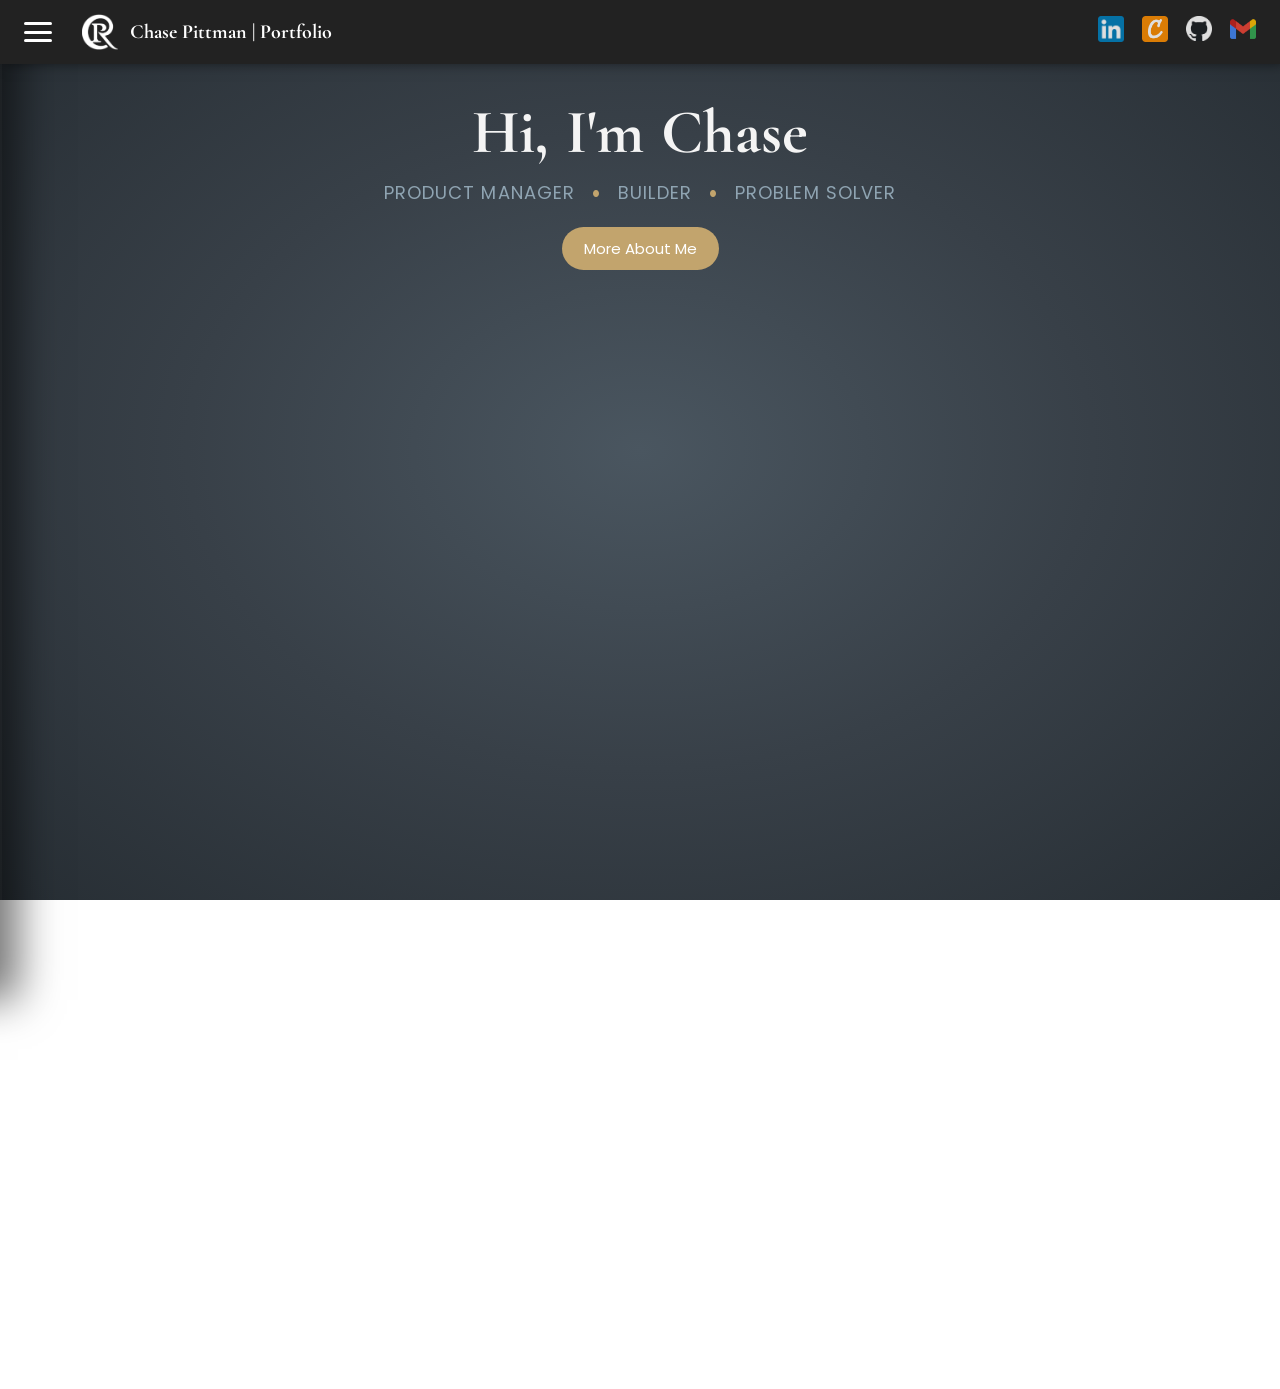
==== commit 0c2a09a6: "Update index.html" ====
--- a/index.html
+++ b/index.html
@@ -9,622 +9,330 @@
 
   <style>
     :root {
-      --gold:        #c2a46d;
-      --gold-glow:   rgba(194, 164, 109, 0.45);
-      --gold-glow2:  rgba(194, 164, 109, 0.15);
-      --gold-track:  rgba(194, 164, 109, 0.28);
+      --gold:         #c2a46d;
+      --gold-glow:    rgba(194,164,109,0.40);
+      --gold-dim:     rgba(194,164,109,0.18);
+      --gold-track:   rgba(194,164,109,0.22);
+      --sidebar-width: 260px;
     }
 
     html, body {
-      height: 100%;
-      min-height: 100%;
-      margin: 0;
-      overflow-x: hidden;
+      height: 100%; min-height: 100%;
+      margin: 0; overflow-x: hidden;
     }
 
     body {
-      margin: 0;
-      padding-top: 0;
       font-family: 'Poppins', Arial, sans-serif;
-      background: radial-gradient(ellipse at center, #4a5660 0%, #384048 50%, #272e34 100%);
+      background: radial-gradient(ellipse at center,#4a5660 0%,#384048 50%,#272e34 100%);
       background-attachment: fixed;
       color: #f4f4f4;
       text-align: center;
     }
 
-    h1, h2, h3 {
-      color: #f4f4f4;
-      font-family: 'Cormorant Garamond', serif;
-      font-weight: 600;
-    }
-
-    /* ── NAVBAR ──────────────────────────────────────────────── */
+    h1,h2,h3 { color:#f4f4f4; font-family:'Cormorant Garamond',serif; font-weight:600; }
+
+    /* ── NAVBAR ─────────────────────────────────────────────── */
     .navbar {
-      display: flex;
-      align-items: center;
-      padding: 14px 24px;
-      background: #222;
-      position: sticky;
-      top: 0;
-      z-index: 1400;
-      box-shadow: 4px 0 12px rgba(0,0,0,0.5);
-    }
-
-    .page-wrapper {
-      transition: transform 0.3s ease;
-      min-height: 100vh;
-    }
-
-    .nav-left {
-      display: flex;
-      align-items: center;
-      gap: 12px;
-    }
-
-    .logo-link {
-      display: flex;
-      align-items: center;
-      gap: 12px;
-      text-decoration: none;
-      color: inherit;
-    }
-
-    .logo-link:hover { opacity: 0.9; }
-
-    .nav-left .logo {
-      font-size: 20px;
-      font-weight: bold;
-      font-family: 'Cormorant Garamond', serif;
-      color: white;
-      white-space: nowrap;
-    }
-
-    .logo-img { height: 36px; width: auto; }
-
-    .nav-right {
-      display: flex;
-      justify-content: flex-end;
-      gap: 18px;
-      margin-left: auto;
-    }
-
-    .nav-right img {
-      width: 26px;
-      height: auto;
-      opacity: 0.85;
-      transition: opacity 0.2s, transform 0.2s;
-    }
-
-    .nav-right a:hover img {
-      opacity: 1;
-      transform: translateY(-2px);
-    }
-
-    .hamburger {
-      display: flex;
-      flex-direction: column;
-      justify-content: space-between;
-      width: 28px;
-      height: 20px;
-      cursor: pointer;
-      margin-right: 18px;
-    }
-
-    .hamburger div {
-      height: 3px;
-      background-color: white;
-      border-radius: 2px;
-      transition: all 0.3s ease;
-    }
-
-    .hamburger.active div:nth-child(1) { transform: translateY(8.5px) rotate(45deg); }
-    .hamburger.active div:nth-child(2) { opacity: 0; }
-    .hamburger.active div:nth-child(3) { transform: translateY(-8.5px) rotate(-45deg); }
-
-    :root { --sidebar-width: 260px; }
-
+      display:flex; align-items:center; padding:14px 24px;
+      background:#222; position:sticky; top:0; z-index:1400;
+      box-shadow:4px 0 12px rgba(0,0,0,.5);
+    }
+    .page-wrapper { transition:transform .3s ease; min-height:100vh; }
+    .nav-left  { display:flex; align-items:center; gap:12px; }
+    .logo-link { display:flex; align-items:center; gap:12px; text-decoration:none; color:inherit; }
+    .logo-link:hover { opacity:.9; }
+    .nav-left .logo { font-size:20px; font-weight:bold; font-family:'Cormorant Garamond',serif; color:white; white-space:nowrap; }
+    .logo-img  { height:36px; width:auto; }
+    .nav-right { display:flex; justify-content:flex-end; gap:18px; margin-left:auto; }
+    .nav-right img { width:26px; height:auto; opacity:.85; transition:opacity .2s,transform .2s; }
+    .nav-right a:hover img { opacity:1; transform:translateY(-2px); }
+
+    .hamburger { display:flex; flex-direction:column; justify-content:space-between; width:28px; height:20px; cursor:pointer; margin-right:18px; }
+    .hamburger div { height:3px; background:#fff; border-radius:2px; transition:all .3s ease; }
+    .hamburger.active div:nth-child(1) { transform:translateY(8.5px) rotate(45deg); }
+    .hamburger.active div:nth-child(2) { opacity:0; }
+    .hamburger.active div:nth-child(3) { transform:translateY(-8.5px) rotate(-45deg); }
+
+    /* ── SIDEBAR ────────────────────────────────────────────── */
     .sidebar {
-      position: fixed;
-      top: 0; left: 0;
-      width: var(--sidebar-width);
-      height: 100%;
-      background-color: #222;
-      display: flex;
-      flex-direction: column;
-      padding-top: 100px;
-      gap: 20px;
-      transform: translateX(-100%);
-      transition: transform 0.35s cubic-bezier(.22,1,.36,1);
-      z-index: 1300;
-      box-shadow: 18px 0 40px rgba(0,0,0,0.55), 2px 0 0 rgba(255,255,255,0.05);
-    }
-
-    .sidebar.open { transform: translateX(0); }
-
-    .sidebar a {
-      color: #f4f4f4;
-      text-decoration: none;
-      font-size: 18px;
-      padding: 12px 24px;
-      transition: background 0.3s;
-    }
-
-    .sidebar a:hover {
-      background-color: var(--gold);
-      color: #222;
-      border-radius: 6px;
-    }
-
-    .overlay {
-      position: fixed;
-      inset: 0;
-      background: rgba(0,0,0,0.4);
-      opacity: 0;
-      pointer-events: none;
-      transition: opacity 0.3s ease;
-      z-index: 1050;
-    }
-
-    .overlay.active { opacity: 1; pointer-events: auto; }
-
-    /* ── SPOTIFY ─────────────────────────────────────────────── */
+      position:fixed; top:0; left:0; width:var(--sidebar-width); height:100%;
+      background:#222; display:flex; flex-direction:column; padding-top:100px; gap:20px;
+      transform:translateX(-100%); transition:transform .35s cubic-bezier(.22,1,.36,1);
+      z-index:1300; box-shadow:18px 0 40px rgba(0,0,0,.55),2px 0 0 rgba(255,255,255,.05);
+    }
+    .sidebar.open { transform:translateX(0); }
+    .sidebar a { color:#f4f4f4; text-decoration:none; font-size:18px; padding:12px 24px; transition:background .3s; }
+    .sidebar a:hover { background:var(--gold); color:#222; border-radius:6px; }
+
+    .overlay { position:fixed; inset:0; background:rgba(0,0,0,.4); opacity:0; pointer-events:none; transition:opacity .3s ease; z-index:1050; }
+    .overlay.active { opacity:1; pointer-events:auto; }
+
+    /* ── SPOTIFY ────────────────────────────────────────────── */
     .spotify-widget {
-      position: fixed;
-      bottom: 20px; right: 20px;
-      width: 340px;
-      background: #1a1a1a;
-      border-radius: 20px;
-      box-shadow: 0 10px 30px rgba(0,0,0,0.6);
-      overflow: visible;
-      padding: 16px;
-      transition: width 0.5s ease, height 0.5s ease, right 0.5s ease,
-                  border-radius 0.5s ease, opacity 0.5s ease;
-      z-index: 900;
-
-      /* starts invisible — JS drives the entrance */
-      opacity: 0;
-      transform: translateY(12px);
-    }
-
-    .spotify-widget.hidden { right: -380px; opacity: 0; }
-
-    .spotify-widget.visible {
-      opacity: 1;
-      transform: translateY(0);
-      transition: width 0.5s ease, height 0.5s ease, right 0.5s ease,
-                  border-radius 0.5s ease, opacity 0.6s ease, transform 0.6s ease;
-    }
-
-    .spotify-widget iframe {
-      width: 100%;
-      height: 80px;
-      border-radius: 12px;
-      display: block;
-      transition: opacity 0.5s ease;
-      pointer-events: auto;
-      border: none;
-    }
-
+      position:fixed; bottom:20px; right:20px;
+      width:340px; background:#1a1a1a; border-radius:20px;
+      box-shadow:0 10px 30px rgba(0,0,0,.6); overflow:visible; padding:16px;
+      transition:width .5s ease,right .5s ease,border-radius .5s ease,opacity .6s ease,transform .6s ease;
+      z-index:900; opacity:0; transform:translateY(10px); pointer-events:none;
+    }
+    .spotify-widget.visible  { opacity:1; transform:translateY(0); pointer-events:auto; }
+    .spotify-widget.hidden   { right:-380px; opacity:0; }
+    .spotify-widget iframe   { width:100%; height:80px; border-radius:12px; display:block; border:none; }
     #spotify-toggle {
-      position: absolute;
-      top: 50%; left: -16px;
-      transform: translateY(-50%);
-      width: 32px; height: 32px;
-      border-radius: 50%;
-      background-color: #222;
-      color: #fff;
-      font-size: 16px;
-      display: flex;
-      align-items: center;
-      justify-content: center;
-      padding: 0;
-      cursor: pointer;
-      box-shadow: 0 4px 12px rgba(0,0,0,0.3);
-      z-index: 1000;
-      transition: left 0.5s ease, transform 0.3s ease;
-      border: none;
-    }
-
-    #spotify-toggle:hover { transform: translateY(-50%) scale(1.1); }
-
-    .spotify-widget.collapsed {
-      width: 40px; height: 40px;
-      padding: 0;
-      border-radius: 50%;
-      overflow: visible;
-      right: 20px;
-      background: #1a1a1a;
-      box-shadow: 0 4px 12px rgba(0,0,0,0.3);
-    }
-
-    .spotify-widget.collapsed iframe { opacity: 0; pointer-events: none; display: none; }
-
-    .spotify-widget.collapsed #spotify-toggle {
-      top: 50%; left: 50%;
-      transform: translate(-50%, -50%) rotate(180deg);
-    }
-
-    /* ── CONTENT ─────────────────────────────────────────────── */
-    .content {
-      max-width: 1100px;
-      margin: 0 auto;
-      padding: 0 20px 60px;
-      text-align: center;
-    }
-
-    /* ── HERO INTRO ──────────────────────────────────────────── */
-    .hero-intro { padding: 36px 20px 26px; }
-
+      position:absolute; top:50%; left:-16px; transform:translateY(-50%);
+      width:32px; height:32px; border-radius:50%; background:#222; color:#fff;
+      font-size:16px; display:flex; align-items:center; justify-content:center;
+      padding:0; cursor:pointer; box-shadow:0 4px 12px rgba(0,0,0,.3);
+      z-index:1000; transition:transform .3s ease; border:none;
+    }
+    #spotify-toggle:hover { transform:translateY(-50%) scale(1.1); }
+    .spotify-widget.collapsed { width:40px; height:40px; padding:0; border-radius:50%; overflow:visible; }
+    .spotify-widget.collapsed iframe { opacity:0; pointer-events:none; display:none; }
+    .spotify-widget.collapsed #spotify-toggle { top:50%; left:50%; transform:translate(-50%,-50%) rotate(180deg); }
+
+    /* ── CONTENT ────────────────────────────────────────────── */
+    .content { max-width:1100px; margin:0 auto; padding:0 20px 60px; text-align:center; }
+
+    /* ── HERO INTRO ─────────────────────────────────────────── */
+    .hero-intro { padding:36px 20px 26px; }
     .hero-title {
-      font-family: 'Cormorant Garamond', serif;
-      font-size: 62px;
-      font-weight: 700;
-      margin: 0 0 12px;
-      color: #f4f4f4;
-      line-height: 1.08;
-      display: flex;
-      flex-wrap: wrap;
-      justify-content: center;
-    }
-
-    .hero-letter {
-      display: inline-block;
-      opacity: 0;
-      transform: translateY(10px);
-      animation: letterIn 0.9s ease forwards;
-    }
-
-    .hero-space { display: inline-block; width: 0.28em; }
-
+      font-family:'Cormorant Garamond',serif; font-size:62px; font-weight:700;
+      margin:0 0 12px; color:#f4f4f4; line-height:1.08;
+      display:flex; flex-wrap:wrap; justify-content:center; gap:0;
+    }
+    .hero-letter { display:inline-block; opacity:0; transform:translateY(10px); animation:letterIn .9s ease forwards; }
+    .hero-space  { display:inline-block; width:.28em; }
     @keyframes letterIn {
-      0%   { opacity: 0; transform: translateY(10px); }
-      100% { opacity: 1; transform: translateY(0); }
-    }
-
+      0%   { opacity:0; transform:translateY(10px); }
+      100% { opacity:1; transform:translateY(0); }
+    }
     .hero-sub {
-      font-family: 'Poppins', sans-serif;
-      font-size: 18px;
-      color: #8fa4b2;
-      margin: 0;
-      letter-spacing: 0.06em;
-      text-transform: uppercase;
-      opacity: 0;
-      animation: heroSubFadeIn 0.7s ease forwards;
-    }
-
-    @keyframes heroSubFadeIn {
-      0%   { opacity: 0; transform: translateY(6px); }
-      100% { opacity: 1; transform: translateY(0); }
-    }
-
-    .hero-dot {
-      font-size: 26px;
-      color: var(--gold);
-      vertical-align: middle;
-      margin: 0 10px;
-      line-height: 1;
-    }
-
+      font-family:'Poppins',sans-serif; font-size:18px; color:#8fa4b2;
+      margin:0; letter-spacing:.06em; text-transform:uppercase;
+      opacity:0; animation:fadeUp .7s ease forwards;
+    }
+    .hero-dot { font-size:26px; color:var(--gold); vertical-align:middle; margin:0 10px; line-height:1; }
     .hero-cta {
-      display: inline-block;
-      margin-top: 20px;
-      padding: 10px 22px;
-      background-color: var(--gold);
-      color: white;
-      font-family: 'Poppins', sans-serif;
-      font-size: 15px;
-      font-weight: 400;
-      text-decoration: none;
-      border-radius: 25px;
-      border: none;
-      opacity: 0;
-      animation: heroSubFadeIn 0.7s ease forwards;
-      transition: background-color 0.3s;
-    }
-
-    .hero-cta:hover { background-color: #a07f47; }
-
-    /* ── CAROUSEL ────────────────────────────────────────────── */
+      display:inline-block; margin-top:20px; padding:10px 22px;
+      background:var(--gold); color:white; font-family:'Poppins',sans-serif;
+      font-size:15px; font-weight:400; text-decoration:none; border-radius:25px;
+      border:none; opacity:0; animation:fadeUp .7s ease forwards; transition:background-color .3s;
+    }
+    .hero-cta:hover { background:#a07f47; }
+    @keyframes fadeUp {
+      0%   { opacity:0; transform:translateY(6px); }
+      100% { opacity:1; transform:translateY(0); }
+    }
+
+    /* ── CAROUSEL SECTION — starts invisible, JS fades in ───── */
     .hero-carousel {
-      width: 100%;
-      margin: 34px 0 16px;
-      user-select: none;
-    }
+      width:100%; margin:34px 0 16px; user-select:none;
+      opacity:0; transform:translateY(18px);
+      transition:opacity .75s ease, transform .75s ease;
+    }
+    .hero-carousel.visible { opacity:1; transform:translateY(0); }
 
     .carousel-area {
-      display: flex;
-      align-items: center;
-      width: 100%;
-      max-width: 1300px;
-      margin: 0 auto;
-    }
-
+      display:flex; align-items:center;
+      width:100%; max-width:1300px; margin:0 auto;
+    }
     .carousel-arrow {
-      flex-shrink: 0;
-      width: 54px;
-      background: none;
-      border: none;
-      color: rgba(255,255,255,0.55);
-      font-size: 48px;
-      line-height: 1;
-      cursor: pointer;
-      padding: 0;
-      display: flex;
-      align-items: center;
-      justify-content: center;
-      transition: color 0.2s ease, transform 0.2s ease;
-    }
-
-    .carousel-arrow:hover { color: #fff; transform: scale(1.30); }
-
-    /* overflow:visible so the full-bleed hover zoom isn't clipped */
-    .carousel-clip {
-      flex: 1;
-      position: relative;
-      overflow: visible;
-    }
-
-    .carousel-track {
-      position: relative;
-      width: 100%;
-    }
-
-    /* ── Slides ──────────────────────────────────────────────── */
+      flex-shrink:0; width:54px; background:none; border:none;
+      color:rgba(255,255,255,.55); font-size:48px; line-height:1;
+      cursor:pointer; padding:0; display:flex; align-items:center; justify-content:center;
+      transition:color .2s ease,transform .2s ease;
+    }
+    .carousel-arrow:hover { color:#fff; transform:scale(1.30); }
+
+    /* overflow:hidden — keeps peeking slides properly clipped */
+    .carousel-clip { flex:1; position:relative; overflow:hidden; }
+    .carousel-track { position:relative; width:100%; }
+
+    /* ── Slides ─────────────────────────────────────────────── */
     .carousel-slide {
-      position: absolute;
-      top: 0;
-      transition: left   0.62s cubic-bezier(0.4,0,0.2,1),
-                  transform 0.62s cubic-bezier(0.4,0,0.2,1),
-                  opacity 0.5s ease;
-    }
-
-    /* Side slide titles hidden — they're mostly off-screen anyway */
+      position:absolute; top:0;
+      transition:left .62s cubic-bezier(.4,0,.2,1),
+                 transform .62s cubic-bezier(.4,0,.2,1),
+                 opacity .5s ease;
+    }
+    .carousel-slide.c-active { cursor:pointer; }
+
+    /* ── Image wrap — overflow:hidden preserves clip + rounded corners ── */
+    .slide-img-wrap {
+      overflow:hidden; border-radius:12px;
+      position:relative;
+      box-shadow:0 18px 48px rgba(0,0,0,.50);
+    }
+    .slide-img-wrap img {
+      width:100%; height:auto; display:block;
+      transition:transform .42s ease, filter .3s ease;
+      -webkit-user-drag:none; user-select:none; pointer-events:none;
+    }
+
+    /* ── Running-border sweep then static glow ──────────────── */
+    /*
+      Technique: a conic-gradient pseudo-element rotates once (the sweep),
+      then CSS switches to a static soft box-shadow glow on the img.
+      The pseudo sits on .slide-img-wrap with a slight negative inset so
+      it forms a border just outside the image edge.
+    */
+    .carousel-slide.c-active .slide-img-wrap {
+      /* Static base glow — always present on active slide */
+      box-shadow:
+        0 0 0 1.5px var(--gold),
+        0 0 14px 3px var(--gold-dim),
+        0 18px 48px rgba(0,0,0,.50);
+    }
+
+    /* The sweeping light — pseudo-element behind the image */
+    .carousel-slide.c-active .slide-img-wrap::before {
+      content:'';
+      position:absolute; inset:-3px;
+      border-radius:14px;
+      background: conic-gradient(
+        from 0deg,
+        transparent 0%,
+        transparent 60%,
+        var(--gold) 75%,
+        rgba(255,220,140,0.9) 82%,
+        var(--gold) 90%,
+        transparent 100%
+      );
+      z-index:4;
+      animation: borderSweep 1.1s cubic-bezier(.4,0,.2,1) forwards;
+      pointer-events:none;
+    }
+
+    @keyframes borderSweep {
+      0%   { opacity:1; transform:rotate(0deg); }
+      85%  { opacity:1; transform:rotate(360deg); }
+      100% { opacity:0; transform:rotate(400deg); }
+    }
+
+    /* Re-trigger sweep when slide becomes active — handled by removing/re-adding c-active in JS */
+
+    /* Active slide hover: zoom stays inside clip (overflow:hidden on wrap) */
+    .carousel-slide.c-active:hover .slide-img-wrap img,
+    .carousel-slide.c-active.tapped .slide-img-wrap img {
+      transform:scale(1.055);
+      filter:brightness(1.09);
+    }
+
+    /* Hover intensifies the glow */
+    .carousel-slide.c-active:hover .slide-img-wrap {
+      box-shadow:
+        0 0 0 1.5px var(--gold),
+        0 0 22px 7px var(--gold-glow),
+        0 24px 60px rgba(0,0,0,.60);
+    }
+
+    /* Side slides: subtle lift hint */
+    .carousel-slide.c-prev:hover,
+    .carousel-slide.c-next:hover {
+      opacity:.88 !important;
+      cursor:pointer;
+    }
+    .carousel-slide.c-prev:hover .slide-img-wrap img,
+    .carousel-slide.c-next:hover .slide-img-wrap img {
+      transform:scale(1.03);
+      filter:brightness(1.06);
+    }
+
+    /* ── Slide title ────────────────────────────────────────── */
+    .slide-title {
+      margin:13px 0 0;
+      font-family:'Poppins',sans-serif; font-size:14px; font-weight:500;
+      color:#c0cdd5; text-align:center; letter-spacing:.025em;
+      transition:color .3s ease, font-weight .3s ease, font-size .3s ease;
+    }
+    /* Only shown for active slide — side titles hidden via JS class */
     .carousel-slide.c-prev .slide-title,
     .carousel-slide.c-next .slide-title,
-    .carousel-slide.c-far  .slide-title {
-      opacity: 0;
-      pointer-events: none;
-    }
-
-    .carousel-slide.c-active { cursor: pointer; }
-
-    /* ── Image wrapper ───────────────────────────────────────── */
-    /*
-      overflow: visible so the active-slide zoom bleeds freely.
-      Border-radius lives on the img so it travels with the scale.
-    */
-    .slide-img-wrap {
-      overflow: visible;
-      border-radius: 12px;
-      position: relative;
-    }
-
-    .slide-img-wrap img {
-      width: 100%;
-      height: auto;
-      display: block;
-      border-radius: 12px;
-      transition: transform 0.42s ease, filter 0.3s ease,
-                  box-shadow 0.42s ease;
-      -webkit-user-drag: none;
-      user-select: none;
-      pointer-events: none;
-    }
-
-    /* ── Gold pulsing border on active slide ─────────────────── */
-    /*
-      Implemented as a box-shadow so it sits outside the image
-      without affecting layout. Two layers:
-        1. A crisp 1.5px inset border — the solid gold outline
-        2. A soft outer glow that breathes via the pulse animation
-      The ::after pseudo-element handles the animated outer ring.
-    */
-    .carousel-slide.c-active .slide-img-wrap img {
-      box-shadow:
-        0 0 0 1.5px var(--gold),
-        0 18px 48px rgba(0,0,0,0.50);
-      animation: goldPulse 3.2s ease-in-out infinite;
-    }
-
-    @keyframes goldPulse {
-      0%   { box-shadow: 0 0 0 1.5px var(--gold), 0 0 0 4px var(--gold-glow2), 0 18px 48px rgba(0,0,0,0.50); }
-      50%  { box-shadow: 0 0 0 1.5px var(--gold), 0 0 0 9px  var(--gold-glow2), 0 22px 56px rgba(0,0,0,0.55); }
-      100% { box-shadow: 0 0 0 1.5px var(--gold), 0 0 0 4px var(--gold-glow2), 0 18px 48px rgba(0,0,0,0.50); }
-    }
-
-    /* On hover: image bleed zoom, z-index lift so it's above dots/neighbors */
-    .carousel-slide.c-active:hover .slide-img-wrap img,
-    .carousel-slide.c-active.tapped .slide-img-wrap img {
-      transform: scale(1.08);
-      filter: brightness(1.10);
-      box-shadow:
-        0 0 0 1.5px var(--gold),
-        0 0 18px 6px var(--gold-glow),
-        0 28px 70px rgba(0,0,0,0.65);
-      animation: none; /* pause pulse while hovered — cleaner */
-    }
-
-    .carousel-slide.c-active:hover,
-    .carousel-slide.c-active.tapped {
-      z-index: 10 !important;
-    }
-
-    /* Side slides: subtle lift on hover */
-    .carousel-slide.c-prev:hover,
-    .carousel-slide.c-next:hover {
-      opacity: 0.88 !important;
-      cursor: pointer;
-    }
-
-    .carousel-slide.c-prev:hover .slide-img-wrap img,
-    .carousel-slide.c-next:hover .slide-img-wrap img {
-      transform: scale(1.03);
-      filter: brightness(1.06);
-    }
-
-    /* ── Slide title ─────────────────────────────────────────── */
-    .slide-title {
-      margin: 13px 0 0;
-      font-family: 'Poppins', sans-serif;
-      font-size: 14px;
-      font-weight: 500;
-      color: #c0cdd5;
-      text-align: center;
-      letter-spacing: 0.025em;
-      transition: font-size 0.3s ease, font-weight 0.3s ease,
-                  color 0.3s ease, opacity 0.3s ease;
-    }
-
-    /* Title grows slightly and goes bright gold on active slide hover */
+    .carousel-slide.c-far  .slide-title { display:none; }
+
+    /* Active slide hover: title goes bold + gold */
     .carousel-slide.c-active:hover .slide-title,
     .carousel-slide.c-active.tapped .slide-title {
-      font-size: 15px;
-      font-weight: 700;
-      color: var(--gold);
-    }
-
-    /* ── Dots row ────────────────────────────────────────────── */
+      color:var(--gold);
+      font-weight:700;
+      font-size:15px;
+    }
+
+    /* ── Dots — metaball pill ───────────────────────────────── */
     /*
-      Sits between image and title.
-      z-index: 20 ensures it's never buried under the hover-zoomed image.
+      Outer pill: dark oval container.
+      Inner dots use border-radius transition + scale to morph between states.
+      The "liquid" metaball effect comes from the dot expanding horizontally
+      (border-radius drops to ~30%) as it becomes active, and neighboring
+      dots shift subtly via gap/margin transition.
     */
     .carousel-dots-row {
-      display: flex;
-      justify-content: center;
-      margin-top: 16px;
-      margin-bottom: 0;
-      position: relative;
-      z-index: 20;
-    }
-
-    .carousel-dots {
-      display: flex;
-      gap: 0;
-      align-items: center;
-      position: relative;
-    }
-
-    /* Gold track line behind dots */
-    .carousel-dots::before {
-      content: '';
-      position: absolute;
-      top: 50%;
-      left: 6px;
-      right: 6px;
-      height: 1.5px;
-      background: var(--gold-track);
-      transform: translateY(-50%);
-      border-radius: 2px;
-    }
-
-    .carousel-dots .dot {
-      width: 9px;
-      height: 9px;
-      border-radius: 50%;
-      background: #444;
-      cursor: pointer;
-      transition: background 0.3s, transform 0.3s, box-shadow 0.3s;
-      border: none;
-      padding: 0;
-      margin: 0 10px;
-      position: relative;
-      z-index: 1;
-    }
-
-    .carousel-dots .dot.filled {
-      background: var(--gold);
-      transform: scale(1.45);
-      box-shadow: 0 0 6px 1px var(--gold-glow2);
-    }
-
-    /* ── Carousel entrance animations ───────────────────────── */
-    /* Active slide enters from center (slight scale + fade) */
-    @keyframes slideEnterActive {
-      0%   { opacity: 0; transform: scale(0.92); }
-      100% { opacity: 1; transform: scale(1); }
-    }
-
-    /* Side slides bloom in from their respective edges */
-    @keyframes slideEnterPrev {
-      0%   { opacity: 0; transform: scale(0.80) translateX(30px); }
-      100% { opacity: 0.70; transform: scale(0.86) translateX(0); }
-    }
-
-    @keyframes slideEnterNext {
-      0%   { opacity: 0; transform: scale(0.80) translateX(-30px); }
-      100% { opacity: 0.70; transform: scale(0.86) translateX(0); }
-    }
-
-    .carousel-slide.entrance-active {
-      animation: slideEnterActive 0.7s cubic-bezier(0.22,1,0.36,1) forwards;
-    }
-
-    .carousel-slide.entrance-prev {
-      animation: slideEnterPrev 0.65s cubic-bezier(0.22,1,0.36,1) forwards;
-    }
-
-    .carousel-slide.entrance-next {
-      animation: slideEnterNext 0.65s cubic-bezier(0.22,1,0.36,1) forwards;
-    }
-
-    /* ── MY LEARNINGS ────────────────────────────────────────── */
+      display:flex; justify-content:center;
+      margin-top:22px; /* extra space so hover zoom never covers dots */
+      position:relative; z-index:30;
+    }
+
+    .carousel-dots-pill {
+      display:flex; align-items:center; justify-content:center;
+      gap:8px;
+      background:rgba(30,36,42,0.72);
+      border-radius:40px;
+      padding:9px 18px;
+      backdrop-filter:blur(4px);
+    }
+
+    .carousel-dots-pill .dot {
+      width:8px; height:8px;
+      border-radius:50%;
+      background:rgba(255,255,255,.25);
+      cursor:pointer; border:none; padding:0;
+      transition:
+        width .38s cubic-bezier(.4,0,.2,1),
+        border-radius .38s cubic-bezier(.4,0,.2,1),
+        background .38s ease,
+        box-shadow .38s ease,
+        transform .38s cubic-bezier(.4,0,.2,1);
+      flex-shrink:0;
+    }
+
+    /* Active dot morphs into a wide pill — the "metaball" stretch */
+    .carousel-dots-pill .dot.filled {
+      width:22px;
+      border-radius:4px;
+      background:var(--gold);
+      box-shadow:0 0 8px 2px var(--gold-dim);
+      transform:scaleY(1.15);
+    }
+
+    /* ── MY LEARNINGS — starts invisible, fades on scroll ───── */
     .learnings-section {
-      max-width: 900px;
-      margin: 64px auto 20px;
-      text-align: left;
-    }
-
+      max-width:900px; margin:64px auto 20px; text-align:left;
+      opacity:0; transform:translateY(22px);
+      transition:opacity .7s ease, transform .7s ease;
+    }
+    .learnings-section.visible { opacity:1; transform:translateY(0); }
     .learnings-section h2 {
-      font-family: 'Cormorant Garamond', serif;
-      font-size: 36px;
-      font-weight: 600;
-      color: #f4f4f4;
-      text-align: center;
-      margin-bottom: 20px;
-    }
-
-    .learnings-box {
-      background-color: #2e3740;
-      padding: 28px 36px;
-      border-radius: 12px;
-    }
-
-    .learnings-list {
-      list-style: none;
-      margin: 0; padding: 0;
-      display: flex;
-      flex-direction: column;
-      gap: 20px;
-    }
-
-    .learnings-list li {
-      display: flex;
-      align-items: flex-start;
-      gap: 14px;
-      font-family: 'Poppins', sans-serif;
-      font-size: 16px;
-      line-height: 1.65;
-      color: #e0e0e0;
-    }
-
-    .learning-emoji { font-size: 22px; flex-shrink: 0; margin-top: 2px; }
-
-    .learning-body { display: flex; flex-direction: column; gap: 4px; }
-
-    .learning-hook { font-weight: 700; color: #f4f4f4; font-size: 16px; line-height: 1.4; }
-
-    .learning-detail { font-weight: 400; color: #c0cdd5; font-size: 15px; line-height: 1.7; }
-
-    /* ── MOBILE ──────────────────────────────────────────────── */
-    @media (max-width: 768px) {
-      .logo-link .logo  { display: none; }
-      .hero-title       { font-size: 44px; }
-      .hero-sub         { font-size: 13px; }
-      .hero-intro       { padding: 26px 16px 20px; }
-      .carousel-arrow   { width: 34px; font-size: 28px; }
-      .learnings-box    { padding: 22px 18px; }
-      .learning-hook    { font-size: 14px; }
-      .learning-detail  { font-size: 13px; }
+      font-family:'Cormorant Garamond',serif; font-size:36px; font-weight:600;
+      color:#f4f4f4; text-align:center; margin-bottom:20px;
+    }
+    .learnings-box { background:#2e3740; padding:28px 36px; border-radius:12px; }
+    .learnings-list { list-style:none; margin:0; padding:0; display:flex; flex-direction:column; gap:20px; }
+    .learnings-list li { display:flex; align-items:flex-start; gap:14px; font-family:'Poppins',sans-serif; font-size:16px; line-height:1.65; color:#e0e0e0; }
+    .learning-emoji { font-size:22px; flex-shrink:0; margin-top:2px; }
+    .learning-body  { display:flex; flex-direction:column; gap:4px; }
+    .learning-hook   { font-weight:700; color:#f4f4f4; font-size:16px; line-height:1.4; }
+    .learning-detail { font-weight:400; color:#c0cdd5; font-size:15px; line-height:1.7; }
+
+    /* ── MOBILE ─────────────────────────────────────────────── */
+    @media (max-width:768px) {
+      .logo-link .logo { display:none; }
+      .hero-title      { font-size:44px; }
+      .hero-sub        { font-size:13px; }
+      .hero-intro      { padding:26px 16px 20px; }
+      .carousel-arrow  { width:34px; font-size:28px; }
+      .learnings-box   { padding:22px 18px; }
+      .learning-hook   { font-size:14px; }
+      .learning-detail { font-size:13px; }
     }
   </style>
 </head>
@@ -636,43 +344,27 @@
     <a href="/about.html">About</a>
     <a href="/contact.html">Contact</a>
   </div>
-
   <div class="overlay" id="overlay"></div>
 
   <div class="navbar">
-    <div class="nav-left" id="nav-left">
-      <div class="hamburger" id="hamburger">
-        <div></div><div></div><div></div>
-      </div>
+    <div class="nav-left">
+      <div class="hamburger" id="hamburger"><div></div><div></div><div></div></div>
       <a href="/" class="logo-link">
         <img src="/assets/logos/personal/CRP_logo_white.png" alt="Logo" class="logo-img">
         <div class="logo">Chase Pittman | Portfolio</div>
       </a>
     </div>
     <div class="nav-right">
-      <a href="https://www.linkedin.com/in/chasepittman" target="_blank">
-        <img src="/assets/logos/tools/linkedin.png" alt="LinkedIn">
-      </a>
-      <a href="https://www.credly.com/users/chase-pittman.017d3434/badges#credly" target="_blank">
-        <img src="/assets/logos/skills/credly.png" alt="Credly">
-      </a>
-      <a href="https://www.github.com/chasepittman" target="_blank">
-        <img src="/assets/logos/tools/github.png" alt="GitHub">
-      </a>
-      <a href="/contact.html">
-        <img src="/assets/logos/tools/gmail.png" alt="Contact Form">
-      </a>
+      <a href="https://www.linkedin.com/in/chasepittman" target="_blank"><img src="/assets/logos/tools/linkedin.png" alt="LinkedIn"></a>
+      <a href="https://www.credly.com/users/chase-pittman.017d3434/badges#credly" target="_blank"><img src="/assets/logos/skills/credly.png" alt="Credly"></a>
+      <a href="https://www.github.com/chasepittman" target="_blank"><img src="/assets/logos/tools/github.png" alt="GitHub"></a>
+      <a href="/contact.html"><img src="/assets/logos/tools/gmail.png" alt="Contact Form"></a>
     </div>
   </div>
 
-  <!-- Spotify starts hidden, JS sequences it in -->
   <div class="spotify-widget hidden" id="spotify-widget">
-    <iframe
-      src="https://open.spotify.com/embed/album/3vhOUOy05eeQwq6EtxwnVW?utm_source=generator"
-      frameborder="0"
-      allow="autoplay; clipboard-write; encrypted-media; fullscreen; picture-in-picture"
-      loading="lazy">
-    </iframe>
+    <iframe src="https://open.spotify.com/embed/album/3vhOUOy05eeQwq6EtxwnVW?utm_source=generator"
+      frameborder="0" allow="autoplay; clipboard-write; encrypted-media; fullscreen; picture-in-picture" loading="lazy"></iframe>
     <button id="spotify-toggle" aria-label="Toggle Spotify Player">&#9654;</button>
   </div>
 
@@ -691,11 +383,9 @@
       </div>
 
       <!-- CAROUSEL -->
-      <section class="hero-carousel">
+      <section class="hero-carousel" id="hero-carousel">
         <div class="carousel-area">
-
           <button class="carousel-arrow" id="carousel-prev" aria-label="Previous slide">&#10094;</button>
-
           <div class="carousel-clip" id="carousel-clip">
             <div class="carousel-track" id="carousel-track">
 
@@ -703,42 +393,35 @@
                 <div class="slide-img-wrap">
                   <img src="/assets/files/slides/The Bridge/The_Bridge.png" alt="The Bridge AI Merchandising Tool" draggable="false">
                 </div>
+                <p class="slide-title">The Bridge | AI Merchandising Tool</p>
               </div>
 
               <div class="carousel-slide" data-project="project2">
                 <div class="slide-img-wrap">
                   <img src="/assets/files/slides/Zoom Office/Zoom_Office.png" alt="3D Digital Assets Workflow Automation" draggable="false">
                 </div>
+                <p class="slide-title">3D Digital Assets | Workflow Automation</p>
               </div>
 
               <div class="carousel-slide" data-project="zoom-office">
                 <div class="slide-img-wrap">
                   <img src="/assets/files/slides/Zoom Office/Zoom_Office.png" alt="Zoom Office Concept Redesign" draggable="false">
                 </div>
+                <p class="slide-title">Zoom Office | Concept Redesign</p>
               </div>
 
-            </div><!-- /carousel-track -->
-          </div><!-- /carousel-clip -->
-
+            </div>
+          </div>
           <button class="carousel-arrow" id="carousel-next" aria-label="Next slide">&#10095;</button>
-
-        </div><!-- /carousel-area -->
-
-        <!--
-          Dots row sits here — between images and titles.
-          z-index: 20 in CSS keeps it above the hover-zoomed image.
-        -->
+        </div>
+
         <div class="carousel-dots-row">
-          <div class="carousel-dots" id="carousel-dots"></div>
+          <div class="carousel-dots-pill" id="carousel-dots"></div>
         </div>
-
-        <!-- Titles row — one per slide, only active is shown -->
-        <div class="carousel-titles" id="carousel-titles" style="margin-top:10px; min-height:22px;"></div>
-
       </section>
 
       <!-- MY LEARNINGS -->
-      <div class="learnings-section">
+      <div class="learnings-section" id="learnings-section">
         <h2>My Learnings</h2>
         <div class="learnings-box">
           <ul class="learnings-list">
@@ -767,13 +450,13 @@
         </div>
       </div>
 
-    </div><!-- /content -->
-  </div><!-- /page-wrapper -->
+    </div>
+  </div>
 
   <script>
   document.addEventListener('DOMContentLoaded', () => {
 
-    // ── Hero title: letter-by-letter fade-in ──────────────────
+    // ── Hero letter-by-letter ──────────────────────────────────
     const titleEl   = document.getElementById('hero-title');
     const subEl     = document.getElementById('hero-sub');
     const ctaEl     = document.getElementById('hero-cta');
@@ -783,59 +466,50 @@
 
     titleEl.textContent = '';
     let spanCount = 0;
-
     titleText.split('').forEach(char => {
       if (char === ' ') {
-        const space = document.createElement('span');
-        space.classList.add('hero-space');
-        space.setAttribute('aria-hidden', 'true');
-        titleEl.appendChild(space);
+        const s = document.createElement('span');
+        s.classList.add('hero-space');
+        s.setAttribute('aria-hidden','true');
+        titleEl.appendChild(s);
       } else {
-        const span = document.createElement('span');
-        span.classList.add('hero-letter');
-        span.textContent = char;
-        span.style.animationDelay = `${spanCount * LETTER_DELAY}s`;
-        titleEl.appendChild(span);
+        const s = document.createElement('span');
+        s.classList.add('hero-letter');
+        s.textContent = char;
+        s.style.animationDelay = `${spanCount * LETTER_DELAY}s`;
+        titleEl.appendChild(s);
         spanCount++;
       }
     });
 
-    // Time when the last letter finishes animating
-    const subDelay      = spanCount * LETTER_DELAY + LETTER_DUR;
-    const ctaDelay      = subDelay + 0.35;
-    const carouselDelay = ctaDelay + 0.55;   // carousel starts after CTA fades in
-    const spotifyDelay  = carouselDelay + 0.9; // Spotify after carousel settles
+    // Timing anchors (seconds)
+    const subDelay      = spanCount * LETTER_DELAY + LETTER_DUR;  // subtitle starts
+    const ctaDelay      = subDelay + 0.45;                         // CTA starts
+    const carouselDelay = ctaDelay + 0.65;                         // carousel fades in after CTA
+    const spotifyDelay  = carouselDelay + 1.1;                     // Spotify after carousel settles
 
     subEl.style.animationDelay = `${subDelay}s`;
     ctaEl.style.animationDelay = `${ctaDelay}s`;
 
-    // ── Carousel ───────────────────────────────────────────────
-    const clip           = document.getElementById('carousel-clip');
-    const track          = document.getElementById('carousel-track');
-    const slides         = Array.from(track.querySelectorAll('.carousel-slide'));
-    const prevBtn        = document.getElementById('carousel-prev');
-    const nextBtn        = document.getElementById('carousel-next');
-    const dotsContainer  = document.getElementById('carousel-dots');
-    const titlesContainer= document.getElementById('carousel-titles');
-    const N              = slides.length;
+    // ── Carousel setup ─────────────────────────────────────────
+    const carouselSection = document.getElementById('hero-carousel');
+    const clip            = document.getElementById('carousel-clip');
+    const track           = document.getElementById('carousel-track');
+    const slides          = Array.from(track.querySelectorAll('.carousel-slide'));
+    const prevBtn         = document.getElementById('carousel-prev');
+    const nextBtn         = document.getElementById('carousel-next');
+    const dotsContainer   = document.getElementById('carousel-dots');
+    const N               = slides.length;
 
     let current     = 0;
     let autoTimer   = null;
     let resumeTimer = null;
     const AUTO_MS   = 6000;
     const RESUME_MS = 3000;
-
     const PEEK_RATIO = 0.10;
     const SIDE_SCALE = 0.86;
 
-    // Slide metadata
-    const SLIDE_DATA = [
-      { project: 'the-bridge', title: 'The Bridge | AI Merchandising Tool' },
-      { project: 'project2',   title: '3D Digital Assets | Workflow Automation' },
-      { project: 'zoom-office',title: 'Zoom Office | Concept Redesign' },
-    ];
-
-    // Build dots
+    // Build metaball dots
     slides.forEach((_, i) => {
       const dot = document.createElement('button');
       dot.classList.add('dot');
@@ -845,30 +519,28 @@
     });
     const dots = Array.from(dotsContainer.children);
 
-    // Build titles (one element per slide, swap on change)
-    const titleEls = slides.map((_, i) => {
-      const p = document.createElement('p');
-      p.className = 'slide-title';
-      p.textContent = SLIDE_DATA[i].title;
-      p.style.display = 'none';
-      p.style.margin = '0 auto';
-      titlesContainer.appendChild(p);
-      return p;
-    });
-
-    // ── applyPositions ───────────────────────────────────────
-    function applyPositions(animated) {
-      const clipW  = clip.offsetWidth;
-      const peekPx = Math.round(clipW * PEEK_RATIO);
-      const slideW = clipW - 2 * peekPx;
+    // ── Trigger sweep animation on newly-active slide ──────────
+    // Removing and re-adding the class forces the ::before animation to replay
+    function triggerSweep(slide) {
+      slide.classList.remove('c-active');
+      void slide.offsetWidth; // force reflow so animation restarts
+      slide.classList.add('c-active');
+    }
+
+    // ── applyPositions ─────────────────────────────────────────
+    function applyPositions(animated, triggerAnim) {
+      const clipW   = clip.offsetWidth;
+      const peekPx  = Math.round(clipW * PEEK_RATIO);
+      const slideW  = clipW - 2 * peekPx;
       const activeL = peekPx;
-
-      const trans = 'left 0.62s cubic-bezier(0.4,0,0.2,1), transform 0.62s cubic-bezier(0.4,0,0.2,1), opacity 0.5s ease';
+      const trans   = 'left .62s cubic-bezier(.4,0,.2,1), transform .62s cubic-bezier(.4,0,.2,1), opacity .5s ease';
 
       slides.forEach((slide, i) => {
         slide.style.transition = animated ? trans : 'none';
         slide.style.width = slideW + 'px';
-        slide.classList.remove('c-active', 'c-prev', 'c-next', 'c-far');
+
+        const wasActive = slide.classList.contains('c-active');
+        slide.classList.remove('c-active','c-prev','c-next','c-far');
 
         const diff = ((i - current) + N) % N;
 
@@ -878,26 +550,26 @@
           slide.style.transformOrigin = 'center center';
           slide.style.zIndex          = '3';
           slide.style.opacity         = '1';
-          slide.classList.add('c-active');
-
+          // Trigger sweep only on slide transitions (not initial layout)
+          if (triggerAnim && !wasActive) {
+            triggerSweep(slide);
+          } else {
+            slide.classList.add('c-active');
+          }
         } else if (diff === N - 1) {
-          // Prev — peeking from left
           slide.style.left            = (peekPx - slideW) + 'px';
           slide.style.transform       = `scale(${SIDE_SCALE})`;
           slide.style.transformOrigin = 'right center';
           slide.style.zIndex          = '2';
           slide.style.opacity         = '0.70';
           slide.classList.add('c-prev');
-
         } else if (diff === 1) {
-          // Next — peeking from right
           slide.style.left            = (clipW - peekPx) + 'px';
           slide.style.transform       = `scale(${SIDE_SCALE})`;
           slide.style.transformOrigin = 'left center';
           slide.style.zIndex          = '2';
           slide.style.opacity         = '0.70';
           slide.classList.add('c-next');
-
         } else {
           const goRight = diff <= Math.floor(N / 2);
           slide.style.left            = (goRight ? clipW + slideW : -2 * slideW) + 'px';
@@ -910,47 +582,35 @@
       });
 
       if (!animated) {
-        requestAnimationFrame(() =>
-          slides.forEach(s => { s.style.transition = trans; })
-        );
+        requestAnimationFrame(() => slides.forEach(s => { s.style.transition = trans; }));
       }
 
-      // Update dots
       dots.forEach((d, i) => d.classList.toggle('filled', i === current));
-
-      // Swap visible title
-      titleEls.forEach((el, i) => {
-        el.style.display = i === current ? 'block' : 'none';
-      });
-
       updateTrackHeight();
     }
 
     function updateTrackHeight() {
       const active = slides[current];
-      if (active && active.offsetHeight > 0) {
-        track.style.height = active.offsetHeight + 'px';
-      }
+      if (active && active.offsetHeight > 0) track.style.height = active.offsetHeight + 'px';
     }
 
     function goToSlide(index) {
       current = ((index % N) + N) % N;
-      applyPositions(true);
+      applyPositions(true, true);
       resetAuto();
     }
 
     prevBtn.addEventListener('click', () => goToSlide(current - 1));
     nextBtn.addEventListener('click', () => goToSlide(current + 1));
 
-    // Click: navigate active, advance side slides
+    // Click to navigate (active) or advance (side)
     track.addEventListener('click', e => {
       if (didDrag) return;
       const slide = e.target.closest('.carousel-slide');
       if (!slide) return;
-
       if (slide.classList.contains('c-active')) {
-        const project = slide.dataset.project;
-        if (project) window.location.href = `/projects.html?project=${project}`;
+        const p = slide.dataset.project;
+        if (p) window.location.href = `/projects.html?project=${p}`;
       } else if (slide.classList.contains('c-prev')) {
         goToSlide(current - 1);
       } else if (slide.classList.contains('c-next')) {
@@ -958,79 +618,66 @@
       }
     });
 
-    // ── Auto-slide ───────────────────────────────────────────
+    // Auto-slide
     const startAuto = () => { autoTimer = setInterval(() => goToSlide(current + 1), AUTO_MS); };
     const stopAuto  = () => { clearInterval(autoTimer); clearTimeout(resumeTimer); };
     const resetAuto = () => { stopAuto(); resumeTimer = setTimeout(startAuto, RESUME_MS); };
 
-    // ── Drag / Swipe ─────────────────────────────────────────
+    // Drag / Swipe
     let ptX = 0, ptY = 0, ptT = 0;
     let dragActive = false, dragAxis = null, didDrag = false;
 
     const onStart = (x, y) => {
-      stopAuto();
-      ptX = x; ptY = y; ptT = Date.now();
+      stopAuto(); ptX = x; ptY = y; ptT = Date.now();
       dragActive = true; dragAxis = null; didDrag = false;
     };
-
     const onMove = (x, y) => {
       if (!dragActive) return;
       const dx = x - ptX, dy = y - ptY;
-      if (!dragAxis && (Math.abs(dx) > 6 || Math.abs(dy) > 6)) {
+      if (!dragAxis && (Math.abs(dx) > 6 || Math.abs(dy) > 6))
         dragAxis = Math.abs(dx) >= Math.abs(dy) ? 'x' : 'y';
-      }
       if (dragAxis !== 'x') return;
       if (Math.abs(dx) > 8) didDrag = true;
-
       const clipW  = clip.offsetWidth;
       const peekPx = Math.round(clipW * PEEK_RATIO);
       const slideW = clipW - 2 * peekPx;
-
       slides.forEach((slide, i) => {
         const diff = ((i - current) + N) % N;
         if (diff === 0 || diff === N - 1 || diff === 1) {
           slide.style.transition = 'none';
-          const baseLeft = diff === 0     ? peekPx
-                         : diff === N - 1 ? peekPx - slideW
-                         :                  clipW - peekPx;
-          slide.style.left = (baseLeft + dx) + 'px';
+          const base = diff === 0 ? peekPx : diff === N-1 ? peekPx - slideW : clipW - peekPx;
+          slide.style.left = (base + dx) + 'px';
         }
       });
     };
-
     const onEnd = (x) => {
       if (!dragActive) return;
       dragActive = false;
-      const diff    = ptX - x;
-      const elapsed = Math.max(Date.now() - ptT, 1);
-      const vel     = Math.abs(diff) / elapsed;
-
+      const diff = ptX - x;
+      const vel  = Math.abs(diff) / Math.max(Date.now() - ptT, 1);
       if (Math.abs(diff) > 65) {
         let steps = 1;
-        if (vel > 1.8 && Math.abs(diff) > 160) {
-          steps = Math.min(1 + Math.floor((vel - 1.8) / 1.2), N - 1);
-        }
+        if (vel > 1.8 && Math.abs(diff) > 160) steps = Math.min(1 + Math.floor((vel-1.8)/1.2), N-1);
         goToSlide(diff > 0 ? current + steps : current - steps);
       } else {
-        applyPositions(true);
+        applyPositions(true, false);
         resetAuto();
       }
     };
 
-    track.addEventListener('touchstart', e => onStart(e.touches[0].clientX, e.touches[0].clientY), { passive: true });
+    track.addEventListener('touchstart', e => onStart(e.touches[0].clientX, e.touches[0].clientY), { passive:true });
     track.addEventListener('touchmove',  e => {
       onMove(e.touches[0].clientX, e.touches[0].clientY);
       if (dragAxis === 'x') e.preventDefault();
-    }, { passive: false });
+    }, { passive:false });
     track.addEventListener('touchend',    e => onEnd(e.changedTouches[0].clientX));
     track.addEventListener('touchcancel', e => onEnd(e.changedTouches[0].clientX));
-
-    track.addEventListener('mousedown', e => { e.preventDefault(); onStart(e.clientX, e.clientY); });
-    window.addEventListener('mousemove', e => { if (dragActive) onMove(e.clientX, e.clientY); });
-    window.addEventListener('mouseup',   e => { if (dragActive) onEnd(e.clientX); });
+    track.addEventListener('mousedown',   e => { e.preventDefault(); onStart(e.clientX, e.clientY); });
+    window.addEventListener('mousemove',  e => { if (dragActive) onMove(e.clientX, e.clientY); });
+    window.addEventListener('mouseup',    e => { if (dragActive) onEnd(e.clientX); });
 
     slides.forEach(slide => {
-      slide.addEventListener('touchstart',  () => slide.classList.add('tapped'),    { passive: true });
+      slide.addEventListener('touchstart',  () => slide.classList.add('tapped'),    { passive:true });
       slide.addEventListener('touchend',    () => slide.classList.remove('tapped'));
       slide.addEventListener('touchcancel', () => slide.classList.remove('tapped'));
     });
@@ -1038,64 +685,44 @@
     let resizeTimer;
     window.addEventListener('resize', () => {
       clearTimeout(resizeTimer);
-      resizeTimer = setTimeout(() => applyPositions(false), 120);
+      resizeTimer = setTimeout(() => applyPositions(false, false), 120);
     });
-
     slides.forEach(slide => {
       const img = slide.querySelector('img');
       if (img) img.addEventListener('load', updateTrackHeight);
     });
 
-    // ── Staggered entrance sequence ───────────────────────────
-    /*
-      1. Hide all slides initially (opacity 0, no position yet)
-      2. After carouselDelay: run applyPositions to lock pixel positions,
-         then immediately re-hide so the entrance animations control reveal
-      3. Fire entrance-active on the center slide
-      4. 140ms later fire entrance-prev + entrance-next together
-      5. Remove entrance classes once animations complete so normal
-         hover/transition rules take over cleanly
-    */
-
-    // Start hidden
-    slides.forEach(s => { s.style.opacity = '0'; });
+    // ── Staggered entrance sequence ────────────────────────────
+    // Everything starts invisible via CSS.
+    // 1. CTA fade-in is handled by CSS animation-delay above.
+    // 2. After carouselDelay: carousel section fades in, positions lock,
+    //    active slide gets its sweep, then auto starts.
+    // 3. Spotify slides in after carousel settles.
+
+    // Initial layout (no animation, no sweep) — positions locked but invisible
+    applyPositions(false, false);
 
     setTimeout(() => {
-      // Lock positions without animation
-      applyPositions(false);
-
-      // Re-hide slides so entrance animations drive the reveal
-      slides.forEach(s => { s.style.opacity = '0'; });
-
-      // Find active, prev, next at current=0
+      carouselSection.classList.add('visible');
+      // Trigger the initial sweep on the first active slide
       const activeSlide = slides[0];
-      const nextSlide   = slides[1];   // diff === 1
-      const prevSlide   = slides[N-1]; // diff === N-1
-
-      // Entrance: active first
-      requestAnimationFrame(() => {
-        activeSlide.style.opacity = '';
-        activeSlide.classList.add('entrance-active');
-
-        setTimeout(() => {
-          prevSlide.style.opacity = '';
-          nextSlide.style.opacity = '';
-          prevSlide.classList.add('entrance-prev');
-          nextSlide.classList.add('entrance-next');
-        }, 140);
-
-        // Clean up entrance classes after animations finish
-        setTimeout(() => {
-          activeSlide.classList.remove('entrance-active');
-          prevSlide.classList.remove('entrance-prev');
-          nextSlide.classList.remove('entrance-next');
-          startAuto();
-        }, 900);
+      triggerSweep(activeSlide);
+      startAuto();
+    }, carouselDelay * 1000);
+
+    // ── Scroll-triggered: My Learnings ────────────────────────
+    const learningsSection = document.getElementById('learnings-section');
+    const observer = new IntersectionObserver(entries => {
+      entries.forEach(entry => {
+        if (entry.isIntersecting) {
+          learningsSection.classList.add('visible');
+          observer.unobserve(learningsSection);
+        }
       });
-
-    }, carouselDelay * 1000);
-
-    // ── Spotify entrance ─────────────────────────────────────
+    }, { threshold: 0.12 });
+    observer.observe(learningsSection);
+
+    // ── Spotify entrance ──────────────────────────────────────
     const spotifyWidget = document.getElementById('spotify-widget');
     const spotifyToggle = document.getElementById('spotify-toggle');
     let userTookControl = false;
@@ -1104,13 +731,10 @@
       if (userTookControl) return;
       spotifyWidget.classList.remove('hidden');
       spotifyWidget.classList.add('visible');
-
-      // Auto-collapse after 3.6s
       setTimeout(() => {
         if (userTookControl) return;
         spotifyWidget.classList.add('collapsed');
-      }, 3600);
-
+      }, 3800);
     }, spotifyDelay * 1000);
 
     spotifyToggle.addEventListener('click', () => {
@@ -1126,29 +750,15 @@
     const overlay     = document.getElementById('overlay');
     const pageWrapper = document.getElementById('page-wrapper');
 
-    function openSidebar() {
-      sidebar.classList.add('open');
-      hamburger.classList.add('active');
-      overlay.classList.add('active');
-      pageWrapper.style.transform = `translateX(${sidebar.offsetWidth}px)`;
-    }
-
-    function closeSidebar() {
-      sidebar.classList.remove('open');
-      hamburger.classList.remove('active');
-      overlay.classList.remove('active');
-      pageWrapper.style.transform = 'translateX(0)';
-    }
-
-    hamburger.addEventListener('click', () =>
-      sidebar.classList.contains('open') ? closeSidebar() : openSidebar()
-    );
+    const openSidebar  = () => { sidebar.classList.add('open'); hamburger.classList.add('active'); overlay.classList.add('active'); pageWrapper.style.transform = `translateX(${sidebar.offsetWidth}px)`; };
+    const closeSidebar = () => { sidebar.classList.remove('open'); hamburger.classList.remove('active'); overlay.classList.remove('active'); pageWrapper.style.transform = 'translateX(0)'; };
+
+    hamburger.addEventListener('click', () => sidebar.classList.contains('open') ? closeSidebar() : openSidebar());
     overlay.addEventListener('click', closeSidebar);
     document.querySelectorAll('.sidebar a').forEach(l => l.addEventListener('click', closeSidebar));
     document.addEventListener('keydown', e => { if (e.key === 'Escape') closeSidebar(); });
 
   });
   </script>
-
 </body>
 </html>
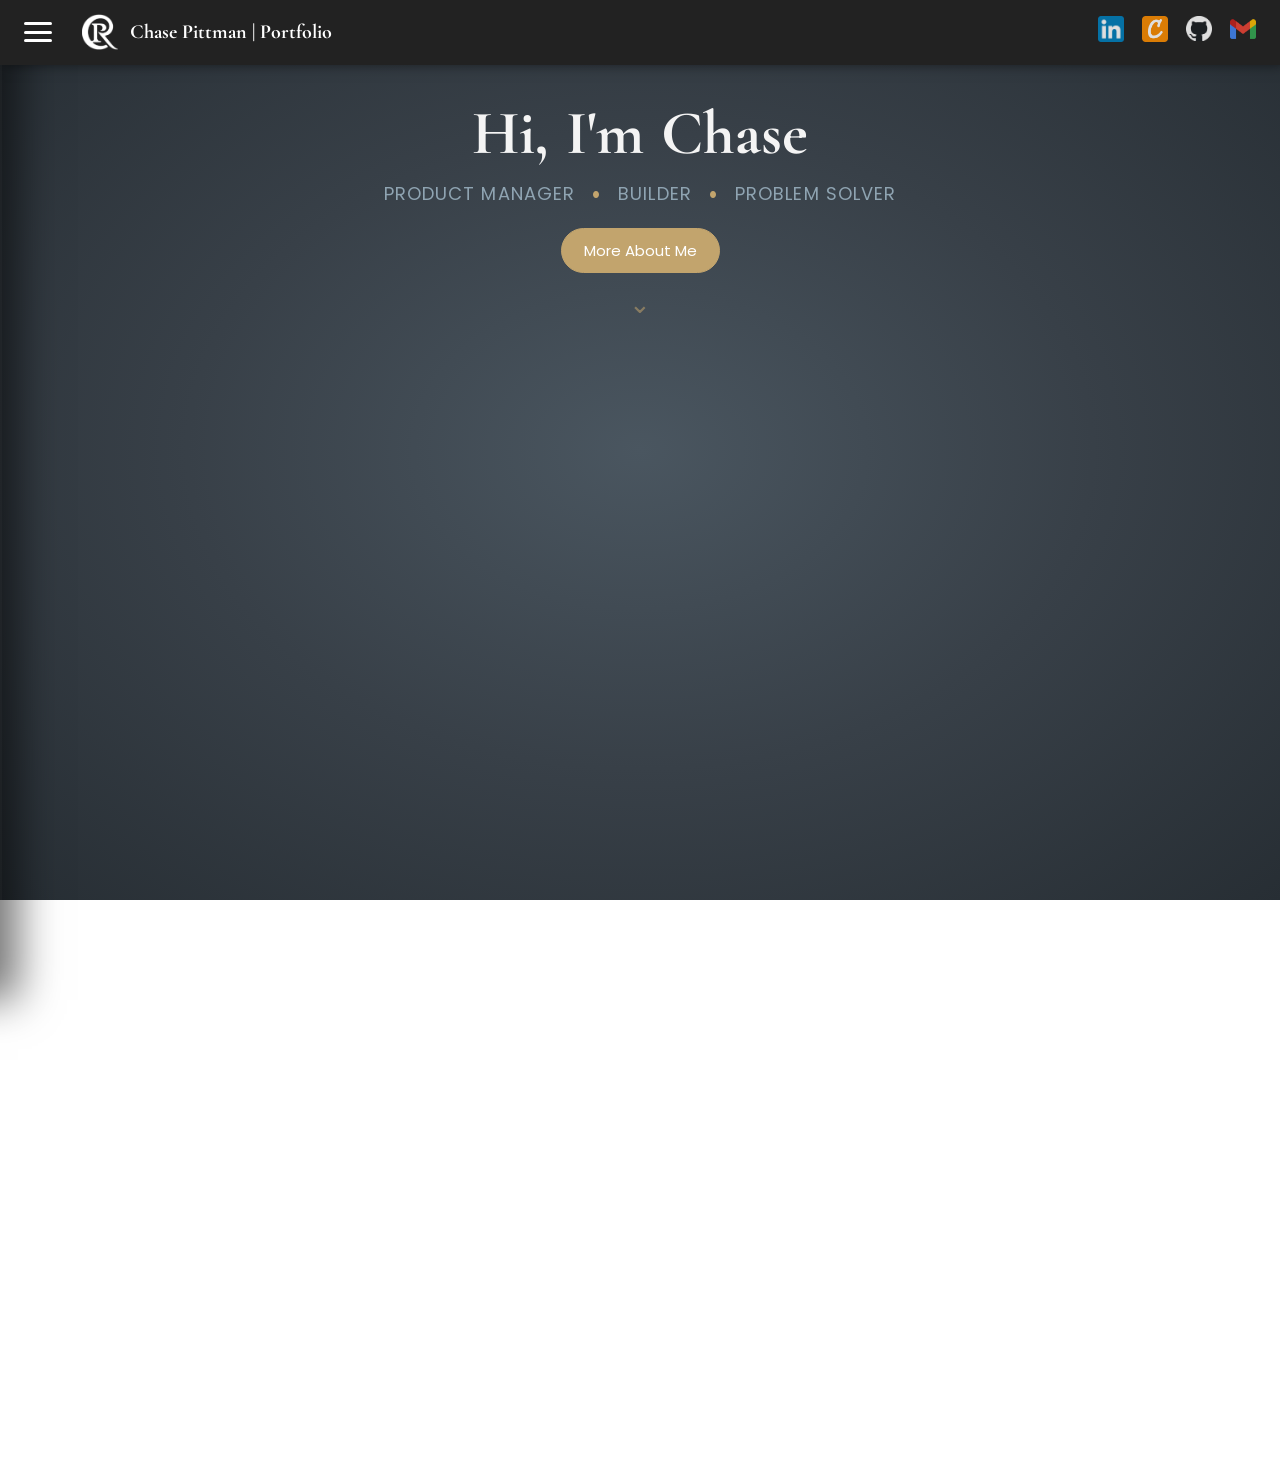
==== commit c3cdfe2d: "Update index.html" ====
--- a/index.html
+++ b/index.html
@@ -5,37 +5,50 @@
   <title>Chase Pittman | Portfolio</title>
   <meta name="viewport" content="width=device-width, initial-scale=1.0">
   <link rel="icon" type="image/x-icon" href="/assets/logos/personal/favicon.ico">
+
+  <!-- OG / Twitter meta -->
+  <meta property="og:title"       content="Chase Pittman | Product Manager Portfolio">
+  <meta property="og:description" content="Product Manager · Builder · Problem Solver. Selected product thinking and concept work.">
+  <meta property="og:image"       content="/assets/logos/personal/og-image.png">
+  <meta property="og:url"         content="https://chasepittman.com">
+  <meta property="og:type"        content="website">
+  <meta name="twitter:card"       content="summary_large_image">
+  <meta name="twitter:title"      content="Chase Pittman | Product Manager Portfolio">
+  <meta name="twitter:description" content="Product Manager · Builder · Problem Solver.">
+  <meta name="twitter:image"      content="/assets/logos/personal/og-image.png">
+
   <link href="https://fonts.googleapis.com/css2?family=Cormorant+Garamond:wght@400;600;700&family=Poppins:wght@400;500;700&display=swap" rel="stylesheet">
 
   <style>
     :root {
       --gold:         #c2a46d;
-      --gold-glow:    rgba(194,164,109,0.40);
+      --gold-glow:    rgba(194,164,109,0.45);
       --gold-dim:     rgba(194,164,109,0.18);
-      --gold-track:   rgba(194,164,109,0.22);
       --sidebar-width: 260px;
     }
 
-    html, body {
-      height: 100%; min-height: 100%;
-      margin: 0; overflow-x: hidden;
-    }
-
+    html, body { height:100%; min-height:100%; margin:0; overflow-x:hidden; }
     body {
-      font-family: 'Poppins', Arial, sans-serif;
-      background: radial-gradient(ellipse at center,#4a5660 0%,#384048 50%,#272e34 100%);
-      background-attachment: fixed;
-      color: #f4f4f4;
-      text-align: center;
-    }
-
+      font-family:'Poppins',Arial,sans-serif;
+      background:radial-gradient(ellipse at center,#4a5660 0%,#384048 50%,#272e34 100%);
+      background-attachment:fixed;
+      color:#f4f4f4;
+      text-align:center;
+    }
     h1,h2,h3 { color:#f4f4f4; font-family:'Cormorant Garamond',serif; font-weight:600; }
 
-    /* ── NAVBAR ─────────────────────────────────────────────── */
+    /* ── NAVBAR ───────────────────────────────────────────────── */
     .navbar {
       display:flex; align-items:center; padding:14px 24px;
       background:#222; position:sticky; top:0; z-index:1400;
       box-shadow:4px 0 12px rgba(0,0,0,.5);
+      border-bottom:1.5px solid transparent;
+      transition:border-color .35s ease, background .35s ease;
+    }
+    /* Gold bottom border appears on scroll — JS adds .scrolled */
+    .navbar.scrolled {
+      border-bottom-color: var(--gold);
+      background:rgba(26,26,26,0.97);
     }
     .page-wrapper { transition:transform .3s ease; min-height:100vh; }
     .nav-left  { display:flex; align-items:center; gap:12px; }
@@ -46,14 +59,13 @@
     .nav-right { display:flex; justify-content:flex-end; gap:18px; margin-left:auto; }
     .nav-right img { width:26px; height:auto; opacity:.85; transition:opacity .2s,transform .2s; }
     .nav-right a:hover img { opacity:1; transform:translateY(-2px); }
-
     .hamburger { display:flex; flex-direction:column; justify-content:space-between; width:28px; height:20px; cursor:pointer; margin-right:18px; }
     .hamburger div { height:3px; background:#fff; border-radius:2px; transition:all .3s ease; }
     .hamburger.active div:nth-child(1) { transform:translateY(8.5px) rotate(45deg); }
     .hamburger.active div:nth-child(2) { opacity:0; }
     .hamburger.active div:nth-child(3) { transform:translateY(-8.5px) rotate(-45deg); }
 
-    /* ── SIDEBAR ────────────────────────────────────────────── */
+    /* ── SIDEBAR ──────────────────────────────────────────────── */
     .sidebar {
       position:fixed; top:0; left:0; width:var(--sidebar-width); height:100%;
       background:#222; display:flex; flex-direction:column; padding-top:100px; gap:20px;
@@ -63,17 +75,16 @@
     .sidebar.open { transform:translateX(0); }
     .sidebar a { color:#f4f4f4; text-decoration:none; font-size:18px; padding:12px 24px; transition:background .3s; }
     .sidebar a:hover { background:var(--gold); color:#222; border-radius:6px; }
-
     .overlay { position:fixed; inset:0; background:rgba(0,0,0,.4); opacity:0; pointer-events:none; transition:opacity .3s ease; z-index:1050; }
     .overlay.active { opacity:1; pointer-events:auto; }
 
-    /* ── SPOTIFY ────────────────────────────────────────────── */
+    /* ── SPOTIFY ──────────────────────────────────────────────── */
     .spotify-widget {
-      position:fixed; bottom:20px; right:20px;
-      width:340px; background:#1a1a1a; border-radius:20px;
-      box-shadow:0 10px 30px rgba(0,0,0,.6); overflow:visible; padding:16px;
-      transition:width .5s ease,right .5s ease,border-radius .5s ease,opacity .6s ease,transform .6s ease;
-      z-index:900; opacity:0; transform:translateY(10px); pointer-events:none;
+      position:fixed; bottom:20px; right:20px; width:340px;
+      background:#1a1a1a; border-radius:20px; box-shadow:0 10px 30px rgba(0,0,0,.6);
+      overflow:visible; padding:16px; z-index:900;
+      opacity:0; transform:translateY(10px); pointer-events:none;
+      transition:width .5s,right .5s,border-radius .5s,opacity .6s,transform .6s;
     }
     .spotify-widget.visible  { opacity:1; transform:translateY(0); pointer-events:auto; }
     .spotify-widget.hidden   { right:-380px; opacity:0; }
@@ -83,17 +94,17 @@
       width:32px; height:32px; border-radius:50%; background:#222; color:#fff;
       font-size:16px; display:flex; align-items:center; justify-content:center;
       padding:0; cursor:pointer; box-shadow:0 4px 12px rgba(0,0,0,.3);
-      z-index:1000; transition:transform .3s ease; border:none;
+      z-index:1000; border:none; transition:transform .3s;
     }
     #spotify-toggle:hover { transform:translateY(-50%) scale(1.1); }
     .spotify-widget.collapsed { width:40px; height:40px; padding:0; border-radius:50%; overflow:visible; }
     .spotify-widget.collapsed iframe { opacity:0; pointer-events:none; display:none; }
     .spotify-widget.collapsed #spotify-toggle { top:50%; left:50%; transform:translate(-50%,-50%) rotate(180deg); }
 
-    /* ── CONTENT ────────────────────────────────────────────── */
+    /* ── CONTENT ──────────────────────────────────────────────── */
     .content { max-width:1100px; margin:0 auto; padding:0 20px 60px; text-align:center; }
 
-    /* ── HERO INTRO ─────────────────────────────────────────── */
+    /* ── HERO INTRO ───────────────────────────────────────────── */
     .hero-intro { padding:36px 20px 26px; }
     .hero-title {
       font-family:'Cormorant Garamond',serif; font-size:62px; font-weight:700;
@@ -102,219 +113,243 @@
     }
     .hero-letter { display:inline-block; opacity:0; transform:translateY(10px); animation:letterIn .9s ease forwards; }
     .hero-space  { display:inline-block; width:.28em; }
-    @keyframes letterIn {
-      0%   { opacity:0; transform:translateY(10px); }
-      100% { opacity:1; transform:translateY(0); }
-    }
+    @keyframes letterIn { 0%{opacity:0;transform:translateY(10px)} 100%{opacity:1;transform:translateY(0)} }
     .hero-sub {
       font-family:'Poppins',sans-serif; font-size:18px; color:#8fa4b2;
       margin:0; letter-spacing:.06em; text-transform:uppercase;
       opacity:0; animation:fadeUp .7s ease forwards;
     }
     .hero-dot { font-size:26px; color:var(--gold); vertical-align:middle; margin:0 10px; line-height:1; }
+
+    /* CTA — gold border appears on hover, background fades out */
     .hero-cta {
       display:inline-block; margin-top:20px; padding:10px 22px;
-      background:var(--gold); color:white; font-family:'Poppins',sans-serif;
-      font-size:15px; font-weight:400; text-decoration:none; border-radius:25px;
-      border:none; opacity:0; animation:fadeUp .7s ease forwards; transition:background-color .3s;
-    }
-    .hero-cta:hover { background:#a07f47; }
-    @keyframes fadeUp {
-      0%   { opacity:0; transform:translateY(6px); }
-      100% { opacity:1; transform:translateY(0); }
-    }
-
-    /* ── CAROUSEL SECTION — starts invisible, JS fades in ───── */
+      background:var(--gold); color:white;
+      font-family:'Poppins',sans-serif; font-size:15px; font-weight:400;
+      text-decoration:none; border-radius:25px;
+      border:1.5px solid var(--gold);
+      opacity:0; animation:fadeUp .7s ease forwards;
+      transition:background .3s ease, color .3s ease;
+    }
+    .hero-cta:hover { background:transparent; color:var(--gold); }
+    @keyframes fadeUp { 0%{opacity:0;transform:translateY(6px)} 100%{opacity:1;transform:translateY(0)} }
+
+    /* ── SCROLL INDICATOR ─────────────────────────────────────── */
+    .scroll-indicator {
+      margin-top:18px;
+      opacity:0; animation:fadeUp .7s ease forwards;
+      transition:opacity .5s ease;
+    }
+    .scroll-indicator.hidden { opacity:0 !important; pointer-events:none; }
+    .scroll-chevron {
+      display:inline-block;
+      color:rgba(194,164,109,0.55);
+      font-size:26px;
+      animation:chevronBounce 1.8s ease-in-out infinite;
+      line-height:1;
+    }
+    @keyframes chevronBounce {
+      0%,100% { transform:translateY(0); opacity:0.55; }
+      50%      { transform:translateY(6px); opacity:0.9; }
+    }
+
+    /* ── CAROUSEL — starts invisible, JS fades in ─────────────── */
     .hero-carousel {
       width:100%; margin:34px 0 16px; user-select:none;
-      opacity:0; transform:translateY(18px);
-      transition:opacity .75s ease, transform .75s ease;
+      opacity:0; transform:translateY(16px);
+      transition:opacity .8s ease,transform .8s ease;
     }
     .hero-carousel.visible { opacity:1; transform:translateY(0); }
 
-    .carousel-area {
-      display:flex; align-items:center;
-      width:100%; max-width:1300px; margin:0 auto;
-    }
+    .carousel-area { display:flex; align-items:center; width:100%; max-width:1300px; margin:0 auto; }
     .carousel-arrow {
       flex-shrink:0; width:54px; background:none; border:none;
       color:rgba(255,255,255,.55); font-size:48px; line-height:1;
       cursor:pointer; padding:0; display:flex; align-items:center; justify-content:center;
-      transition:color .2s ease,transform .2s ease;
+      transition:color .2s,transform .2s;
     }
     .carousel-arrow:hover { color:#fff; transform:scale(1.30); }
 
-    /* overflow:hidden — keeps peeking slides properly clipped */
-    .carousel-clip { flex:1; position:relative; overflow:hidden; }
+    /* overflow:hidden + border-radius gives peeking slides soft curved edges */
+    .carousel-clip { flex:1; position:relative; overflow:hidden; border-radius:14px; }
     .carousel-track { position:relative; width:100%; }
 
-    /* ── Slides ─────────────────────────────────────────────── */
+    /* FLASH FIX: opacity:0 in CSS — browser never paints slides before JS */
     .carousel-slide {
-      position:absolute; top:0;
+      position:absolute; top:0; opacity:0;
       transition:left .62s cubic-bezier(.4,0,.2,1),
                  transform .62s cubic-bezier(.4,0,.2,1),
                  opacity .5s ease;
     }
     .carousel-slide.c-active { cursor:pointer; }
 
-    /* ── Image wrap — overflow:hidden preserves clip + rounded corners ── */
-    .slide-img-wrap {
-      overflow:hidden; border-radius:12px;
+    /* ── SWEEP FIX: two-wrapper structure ────────────────────────
+       .slide-border-wrap  — outer; holds the sweep ::before at z-index:0
+       .slide-img-wrap     — inner; overflow:hidden at z-index:1
+       The image physically covers the center so the sweep is only
+       ever visible in the ~2px border ring. No masking needed.
+    ── */
+    .slide-border-wrap {
       position:relative;
-      box-shadow:0 18px 48px rgba(0,0,0,.50);
-    }
-    .slide-img-wrap img {
-      width:100%; height:auto; display:block;
-      transition:transform .42s ease, filter .3s ease;
-      -webkit-user-drag:none; user-select:none; pointer-events:none;
-    }
-
-    /* ── Running-border sweep then static glow ──────────────── */
-    /*
-      Technique: a conic-gradient pseudo-element rotates once (the sweep),
-      then CSS switches to a static soft box-shadow glow on the img.
-      The pseudo sits on .slide-img-wrap with a slight negative inset so
-      it forms a border just outside the image edge.
-    */
-    .carousel-slide.c-active .slide-img-wrap {
-      /* Static base glow — always present on active slide */
+      border-radius:12px;
+      /* Breathing static glow — only on active slide, set below */
+    }
+
+    /* Static gold outline + soft glow on active slide */
+    .carousel-slide.c-active .slide-border-wrap {
       box-shadow:
         0 0 0 1.5px var(--gold),
-        0 0 14px 3px var(--gold-dim),
+        0 0 14px 4px var(--gold-dim),
         0 18px 48px rgba(0,0,0,.50);
     }
 
-    /* The sweeping light — pseudo-element behind the image */
-    .carousel-slide.c-active .slide-img-wrap::before {
+    /* Sweep pseudo — lives on the OUTER wrapper, behind the image */
+    .carousel-slide.c-active .slide-border-wrap::before {
       content:'';
-      position:absolute; inset:-3px;
+      position:absolute;
+      inset:-2px;
       border-radius:14px;
-      background: conic-gradient(
+      z-index:0;           /* behind .slide-img-wrap (z-index:1) */
+      pointer-events:none;
+      background:conic-gradient(
         from 0deg,
-        transparent 0%,
-        transparent 60%,
-        var(--gold) 75%,
-        rgba(255,220,140,0.9) 82%,
-        var(--gold) 90%,
-        transparent 100%
+        transparent                  0%,
+        transparent                 78%,
+        rgba(194,164,109,0.15)      82%,
+        rgba(194,164,109,0.55)      86%,
+        var(--gold)                 89%,
+        rgba(255,235,170,0.95)      91%,
+        var(--gold)                 93%,
+        rgba(194,164,109,0.55)      96%,
+        rgba(194,164,109,0.10)      99%,
+        transparent                100%
       );
-      z-index:4;
-      animation: borderSweep 1.1s cubic-bezier(.4,0,.2,1) forwards;
-      pointer-events:none;
+      animation:borderSweep 4.5s cubic-bezier(.28,0,.72,1) forwards;
     }
 
     @keyframes borderSweep {
       0%   { opacity:1; transform:rotate(0deg); }
-      85%  { opacity:1; transform:rotate(360deg); }
-      100% { opacity:0; transform:rotate(400deg); }
-    }
-
-    /* Re-trigger sweep when slide becomes active — handled by removing/re-adding c-active in JS */
-
-    /* Active slide hover: zoom stays inside clip (overflow:hidden on wrap) */
+      80%  { opacity:1; transform:rotate(360deg); }
+      100% { opacity:0; transform:rotate(390deg); }
+    }
+
+    /* Inner image wrapper — sits ABOVE sweep via z-index:1 */
+    .slide-img-wrap {
+      overflow:hidden;
+      border-radius:12px;
+      position:relative;
+      z-index:1;
+      box-shadow:none; /* shadow lives on .slide-border-wrap for active */
+    }
+
+    /* Non-active slides keep their own shadow */
+    .carousel-slide.c-prev .slide-border-wrap,
+    .carousel-slide.c-next .slide-border-wrap,
+    .carousel-slide.c-far  .slide-border-wrap {
+      box-shadow:0 18px 48px rgba(0,0,0,.50);
+    }
+
+    .slide-img-wrap img {
+      width:100%; height:auto; display:block; border-radius:12px;
+      transition:transform .42s ease,filter .3s ease;
+      -webkit-user-drag:none; user-select:none; pointer-events:none;
+    }
+
+    /* Active slide hover: intensify glow + zoom */
+    .carousel-slide.c-active:hover .slide-border-wrap,
+    .carousel-slide.c-active.tapped .slide-border-wrap {
+      box-shadow:
+        0 0 0 1.5px var(--gold),
+        0 0 22px 8px var(--gold-glow),
+        0 24px 60px rgba(0,0,0,.60);
+    }
     .carousel-slide.c-active:hover .slide-img-wrap img,
     .carousel-slide.c-active.tapped .slide-img-wrap img {
       transform:scale(1.055);
       filter:brightness(1.09);
     }
-
-    /* Hover intensifies the glow */
-    .carousel-slide.c-active:hover .slide-img-wrap {
-      box-shadow:
-        0 0 0 1.5px var(--gold),
-        0 0 22px 7px var(--gold-glow),
-        0 24px 60px rgba(0,0,0,.60);
-    }
-
-    /* Side slides: subtle lift hint */
+    /* Hide sweep on hover — static glow takes over */
+    .carousel-slide.c-active:hover .slide-border-wrap::before,
+    .carousel-slide.c-active.tapped .slide-border-wrap::before {
+      opacity:0 !important;
+      animation-play-state:paused;
+    }
+
+    /* Side slides: subtle hover lift */
     .carousel-slide.c-prev:hover,
-    .carousel-slide.c-next:hover {
-      opacity:.88 !important;
-      cursor:pointer;
-    }
+    .carousel-slide.c-next:hover { opacity:.88 !important; cursor:pointer; }
     .carousel-slide.c-prev:hover .slide-img-wrap img,
-    .carousel-slide.c-next:hover .slide-img-wrap img {
-      transform:scale(1.03);
-      filter:brightness(1.06);
-    }
-
-    /* ── Slide title ────────────────────────────────────────── */
+    .carousel-slide.c-next:hover .slide-img-wrap img { transform:scale(1.03); filter:brightness(1.06); }
+
+    /* ── Slide title ──────────────────────────────────────────── */
     .slide-title {
       margin:13px 0 0;
       font-family:'Poppins',sans-serif; font-size:14px; font-weight:500;
       color:#c0cdd5; text-align:center; letter-spacing:.025em;
-      transition:color .3s ease, font-weight .3s ease, font-size .3s ease;
-    }
-    /* Only shown for active slide — side titles hidden via JS class */
+      transition:color .3s ease, font-size .3s ease;
+    }
     .carousel-slide.c-prev .slide-title,
     .carousel-slide.c-next .slide-title,
-    .carousel-slide.c-far  .slide-title { display:none; }
-
-    /* Active slide hover: title goes bold + gold */
+    .carousel-slide.c-far  .slide-title { visibility:hidden; }
     .carousel-slide.c-active:hover .slide-title,
     .carousel-slide.c-active.tapped .slide-title {
+      color:var(--gold) !important;
+      font-weight:700 !important;
+      font-size:15px !important;
+    }
+
+    /* ── "View Project →" hover CTA ──────────────────────────── */
+    .slide-view-cta {
+      margin:7px 0 0;
+      font-family:'Poppins',sans-serif; font-size:11px; font-weight:500;
+      letter-spacing:.10em; text-transform:uppercase;
       color:var(--gold);
-      font-weight:700;
-      font-size:15px;
-    }
-
-    /* ── Dots — metaball pill ───────────────────────────────── */
-    /*
-      Outer pill: dark oval container.
-      Inner dots use border-radius transition + scale to morph between states.
-      The "liquid" metaball effect comes from the dot expanding horizontally
-      (border-radius drops to ~30%) as it becomes active, and neighboring
-      dots shift subtly via gap/margin transition.
-    */
+      opacity:0; transform:translateY(4px);
+      transition:opacity .3s ease, transform .3s ease;
+    }
+    .carousel-slide.c-prev .slide-view-cta,
+    .carousel-slide.c-next .slide-view-cta,
+    .carousel-slide.c-far  .slide-view-cta { display:none; }
+    .carousel-slide.c-active:hover .slide-view-cta,
+    .carousel-slide.c-active.tapped .slide-view-cta {
+      opacity:1;
+      transform:translateY(0);
+    }
+
+    /* ── Dots — dark pill with morphing indicator ─────────────── */
     .carousel-dots-row {
       display:flex; justify-content:center;
-      margin-top:22px; /* extra space so hover zoom never covers dots */
-      position:relative; z-index:30;
-    }
-
+      margin-top:22px; position:relative; z-index:30;
+    }
     .carousel-dots-pill {
-      display:flex; align-items:center; justify-content:center;
-      gap:8px;
-      background:rgba(30,36,42,0.72);
+      display:inline-flex; align-items:center; gap:12px;
+      background:rgba(22,28,34,0.78);
       border-radius:40px;
       padding:9px 18px;
-      backdrop-filter:blur(4px);
-    }
-
-    .carousel-dots-pill .dot {
-      width:8px; height:8px;
-      border-radius:50%;
-      background:rgba(255,255,255,.25);
-      cursor:pointer; border:none; padding:0;
-      transition:
-        width .38s cubic-bezier(.4,0,.2,1),
-        border-radius .38s cubic-bezier(.4,0,.2,1),
-        background .38s ease,
-        box-shadow .38s ease,
-        transform .38s cubic-bezier(.4,0,.2,1);
-      flex-shrink:0;
-    }
-
-    /* Active dot morphs into a wide pill — the "metaball" stretch */
-    .carousel-dots-pill .dot.filled {
-      width:22px;
-      border-radius:4px;
-      background:var(--gold);
-      box-shadow:0 0 8px 2px var(--gold-dim);
-      transform:scaleY(1.15);
-    }
-
-    /* ── MY LEARNINGS — starts invisible, fades on scroll ───── */
+      position:relative;
+    }
+    .dot {
+      width:8px; height:8px; border-radius:50%;
+      background:rgba(255,255,255,.22);
+      cursor:pointer; border:none; padding:0; flex-shrink:0;
+      position:relative; z-index:1;
+    }
+    .dot-indicator {
+      position:absolute; top:50%; height:8px;
+      transform:translateY(-50%);
+      background:var(--gold); border-radius:50%;
+      pointer-events:none; z-index:2;
+      box-shadow:0 0 8px 2px rgba(194,164,109,.38);
+    }
+
+    /* ── MY LEARNINGS — scroll-triggered ─────────────────────── */
     .learnings-section {
       max-width:900px; margin:64px auto 20px; text-align:left;
-      opacity:0; transform:translateY(22px);
-      transition:opacity .7s ease, transform .7s ease;
+      opacity:0; transform:translateY(20px);
+      transition:opacity .7s ease,transform .7s ease;
     }
     .learnings-section.visible { opacity:1; transform:translateY(0); }
-    .learnings-section h2 {
-      font-family:'Cormorant Garamond',serif; font-size:36px; font-weight:600;
-      color:#f4f4f4; text-align:center; margin-bottom:20px;
-    }
+    .learnings-section h2 { font-family:'Cormorant Garamond',serif; font-size:36px; font-weight:600; color:#f4f4f4; text-align:center; margin-bottom:20px; }
     .learnings-box { background:#2e3740; padding:28px 36px; border-radius:12px; }
     .learnings-list { list-style:none; margin:0; padding:0; display:flex; flex-direction:column; gap:20px; }
     .learnings-list li { display:flex; align-items:flex-start; gap:14px; font-family:'Poppins',sans-serif; font-size:16px; line-height:1.65; color:#e0e0e0; }
@@ -323,7 +358,7 @@
     .learning-hook   { font-weight:700; color:#f4f4f4; font-size:16px; line-height:1.4; }
     .learning-detail { font-weight:400; color:#c0cdd5; font-size:15px; line-height:1.7; }
 
-    /* ── MOBILE ─────────────────────────────────────────────── */
+    /* ── MOBILE ───────────────────────────────────────────────── */
     @media (max-width:768px) {
       .logo-link .logo { display:none; }
       .hero-title      { font-size:44px; }
@@ -346,7 +381,7 @@
   </div>
   <div class="overlay" id="overlay"></div>
 
-  <div class="navbar">
+  <div class="navbar" id="navbar">
     <div class="nav-left">
       <div class="hamburger" id="hamburger"><div></div><div></div><div></div></div>
       <a href="/" class="logo-link">
@@ -380,6 +415,9 @@
           Problem Solver
         </p>
         <a href="/about.html" class="hero-cta" id="hero-cta">More About Me</a>
+        <div class="scroll-indicator" id="scroll-indicator">
+          <span class="scroll-chevron">&#8964;</span>
+        </div>
       </div>
 
       <!-- CAROUSEL -->
@@ -390,24 +428,33 @@
             <div class="carousel-track" id="carousel-track">
 
               <div class="carousel-slide" data-project="the-bridge">
-                <div class="slide-img-wrap">
-                  <img src="/assets/files/slides/The Bridge/The_Bridge.png" alt="The Bridge AI Merchandising Tool" draggable="false">
+                <div class="slide-border-wrap">
+                  <div class="slide-img-wrap">
+                    <img src="/assets/files/slides/The Bridge/The_Bridge.png" alt="The Bridge AI Merchandising Tool" draggable="false">
+                  </div>
                 </div>
                 <p class="slide-title">The Bridge | AI Merchandising Tool</p>
+                <p class="slide-view-cta">View Project &rarr;</p>
               </div>
 
               <div class="carousel-slide" data-project="project2">
-                <div class="slide-img-wrap">
-                  <img src="/assets/files/slides/Zoom Office/Zoom_Office.png" alt="3D Digital Assets Workflow Automation" draggable="false">
+                <div class="slide-border-wrap">
+                  <div class="slide-img-wrap">
+                    <img src="/assets/files/slides/Zoom Office/Zoom_Office.png" alt="3D Digital Assets Workflow Automation" draggable="false">
+                  </div>
                 </div>
                 <p class="slide-title">3D Digital Assets | Workflow Automation</p>
+                <p class="slide-view-cta">View Project &rarr;</p>
               </div>
 
               <div class="carousel-slide" data-project="zoom-office">
-                <div class="slide-img-wrap">
-                  <img src="/assets/files/slides/Zoom Office/Zoom_Office.png" alt="Zoom Office Concept Redesign" draggable="false">
+                <div class="slide-border-wrap">
+                  <div class="slide-img-wrap">
+                    <img src="/assets/files/slides/Zoom Office/Zoom_Office.png" alt="Zoom Office Concept Redesign" draggable="false">
+                  </div>
                 </div>
                 <p class="slide-title">Zoom Office | Concept Redesign</p>
+                <p class="slide-view-cta">View Project &rarr;</p>
               </div>
 
             </div>
@@ -456,17 +503,17 @@
   <script>
   document.addEventListener('DOMContentLoaded', () => {
 
-    // ── Hero letter-by-letter ──────────────────────────────────
-    const titleEl   = document.getElementById('hero-title');
-    const subEl     = document.getElementById('hero-sub');
-    const ctaEl     = document.getElementById('hero-cta');
-    const titleText = titleEl.textContent;
-    const LETTER_DELAY = 0.11;
-    const LETTER_DUR   = 0.9;
+    // ── Hero letter animation ──────────────────────────────────
+    const titleEl  = document.getElementById('hero-title');
+    const subEl    = document.getElementById('hero-sub');
+    const ctaEl    = document.getElementById('hero-cta');
+    const scrollEl = document.getElementById('scroll-indicator');
+    const raw      = titleEl.textContent;
+    const LD = 0.11, LDur = 0.9;
 
     titleEl.textContent = '';
     let spanCount = 0;
-    titleText.split('').forEach(char => {
+    raw.split('').forEach(char => {
       if (char === ' ') {
         const s = document.createElement('span');
         s.classList.add('hero-space');
@@ -476,86 +523,131 @@
         const s = document.createElement('span');
         s.classList.add('hero-letter');
         s.textContent = char;
-        s.style.animationDelay = `${spanCount * LETTER_DELAY}s`;
+        s.style.animationDelay = `${spanCount * LD}s`;
         titleEl.appendChild(s);
         spanCount++;
       }
     });
 
     // Timing anchors (seconds)
-    const subDelay      = spanCount * LETTER_DELAY + LETTER_DUR;  // subtitle starts
-    const ctaDelay      = subDelay + 0.45;                         // CTA starts
-    const carouselDelay = ctaDelay + 0.65;                         // carousel fades in after CTA
-    const spotifyDelay  = carouselDelay + 1.1;                     // Spotify after carousel settles
-
-    subEl.style.animationDelay = `${subDelay}s`;
-    ctaEl.style.animationDelay = `${ctaDelay}s`;
+    const subDelay      = spanCount * LD + LDur;
+    const ctaDelay      = subDelay + 0.45;
+    const scrollDelay   = ctaDelay + 0.55;
+    const carouselDelay = ctaDelay + 0.65;
+    const spotifyDelay  = carouselDelay + 1.0;
+
+    subEl.style.animationDelay    = `${subDelay}s`;
+    ctaEl.style.animationDelay    = `${ctaDelay}s`;
+    scrollEl.style.animationDelay = `${scrollDelay}s`;
+
+    // Hide scroll indicator on first scroll
+    let scrollHidden = false;
+    window.addEventListener('scroll', () => {
+      if (!scrollHidden && window.scrollY > 30) {
+        scrollHidden = true;
+        scrollEl.classList.add('hidden');
+      }
+    }, { passive:true });
+
+    // ── Navbar scroll behavior ─────────────────────────────────
+    const navbar = document.getElementById('navbar');
+    window.addEventListener('scroll', () => {
+      navbar.classList.toggle('scrolled', window.scrollY > 20);
+    }, { passive:true });
 
     // ── Carousel setup ─────────────────────────────────────────
-    const carouselSection = document.getElementById('hero-carousel');
-    const clip            = document.getElementById('carousel-clip');
-    const track           = document.getElementById('carousel-track');
-    const slides          = Array.from(track.querySelectorAll('.carousel-slide'));
-    const prevBtn         = document.getElementById('carousel-prev');
-    const nextBtn         = document.getElementById('carousel-next');
-    const dotsContainer   = document.getElementById('carousel-dots');
-    const N               = slides.length;
-
-    let current     = 0;
-    let autoTimer   = null;
-    let resumeTimer = null;
-    const AUTO_MS   = 6000;
-    const RESUME_MS = 3000;
-    const PEEK_RATIO = 0.10;
-    const SIDE_SCALE = 0.86;
-
-    // Build metaball dots
+    const carouselEl    = document.getElementById('hero-carousel');
+    const clip          = document.getElementById('carousel-clip');
+    const track         = document.getElementById('carousel-track');
+    const slides        = Array.from(track.querySelectorAll('.carousel-slide'));
+    const prevBtn       = document.getElementById('carousel-prev');
+    const nextBtn       = document.getElementById('carousel-next');
+    const dotsContainer = document.getElementById('carousel-dots');
+    const N             = slides.length;
+
+    let current = 0, autoTimer = null, resumeTimer = null;
+    const AUTO_MS = 6000, RESUME_MS = 3000;
+    const PEEK_RATIO = 0.10, SIDE_SCALE = 0.86;
+
+    // Build dots + morphing indicator
     slides.forEach((_, i) => {
       const dot = document.createElement('button');
       dot.classList.add('dot');
-      dot.setAttribute('aria-label', `Slide ${i + 1}`);
+      dot.setAttribute('aria-label', `Slide ${i+1}`);
       dot.addEventListener('click', () => goToSlide(i));
       dotsContainer.appendChild(dot);
     });
-    const dots = Array.from(dotsContainer.children);
-
-    // ── Trigger sweep animation on newly-active slide ──────────
-    // Removing and re-adding the class forces the ::before animation to replay
+    const dots = Array.from(dotsContainer.querySelectorAll('.dot'));
+
+    const indicator = document.createElement('span');
+    indicator.className = 'dot-indicator';
+    dotsContainer.appendChild(indicator);
+    let indicatorIdx = 0;
+
+    function snapIndicator(idx) {
+      const d = dots[idx];
+      if (!d) return;
+      indicator.style.transition  = 'none';
+      indicator.style.left        = d.offsetLeft + 'px';
+      indicator.style.width       = d.offsetWidth + 'px';
+      indicator.style.borderRadius = '50%';
+      void indicator.offsetWidth;
+    }
+
+    function morphIndicator(toIdx) {
+      const fromDot = dots[indicatorIdx];
+      const toDot   = dots[toIdx];
+      if (!fromDot || !toDot || indicatorIdx === toIdx) {
+        snapIndicator(toIdx); indicatorIdx = toIdx; return;
+      }
+      const fromL = fromDot.offsetLeft;
+      const toL   = toDot.offsetLeft;
+      const dSize = toDot.offsetWidth;
+      // Phase 1: stretch to bridge both dots
+      indicator.style.transition  = 'left .17s ease-in,width .17s ease-in,border-radius .12s ease-in';
+      indicator.style.left        = Math.min(fromL,toL) + 'px';
+      indicator.style.width       = (Math.abs(toL-fromL) + dSize) + 'px';
+      indicator.style.borderRadius = (dSize/2) + 'px';
+      // Phase 2: contract to circle at new dot
+      setTimeout(() => {
+        indicator.style.transition  = 'left .17s ease-out,width .17s ease-out,border-radius .17s ease-out';
+        indicator.style.left        = toL + 'px';
+        indicator.style.width       = dSize + 'px';
+        indicator.style.borderRadius = '50%';
+        indicatorIdx = toIdx;
+      }, 170);
+    }
+
+    // Force CSS animation to restart by removing/re-adding the class
     function triggerSweep(slide) {
       slide.classList.remove('c-active');
-      void slide.offsetWidth; // force reflow so animation restarts
+      void slide.offsetWidth; // force reflow
       slide.classList.add('c-active');
     }
 
     // ── applyPositions ─────────────────────────────────────────
-    function applyPositions(animated, triggerAnim) {
-      const clipW   = clip.offsetWidth;
-      const peekPx  = Math.round(clipW * PEEK_RATIO);
-      const slideW  = clipW - 2 * peekPx;
-      const activeL = peekPx;
-      const trans   = 'left .62s cubic-bezier(.4,0,.2,1), transform .62s cubic-bezier(.4,0,.2,1), opacity .5s ease';
+    function applyPositions(animated, sweep) {
+      const clipW  = clip.offsetWidth;
+      const peekPx = Math.round(clipW * PEEK_RATIO);
+      const slideW = clipW - 2 * peekPx;
+      const trans  = 'left .62s cubic-bezier(.4,0,.2,1),transform .62s cubic-bezier(.4,0,.2,1),opacity .5s ease';
 
       slides.forEach((slide, i) => {
         slide.style.transition = animated ? trans : 'none';
         slide.style.width = slideW + 'px';
-
         const wasActive = slide.classList.contains('c-active');
         slide.classList.remove('c-active','c-prev','c-next','c-far');
-
         const diff = ((i - current) + N) % N;
 
         if (diff === 0) {
-          slide.style.left            = activeL + 'px';
+          slide.style.left            = peekPx + 'px';
           slide.style.transform       = 'scale(1)';
           slide.style.transformOrigin = 'center center';
           slide.style.zIndex          = '3';
           slide.style.opacity         = '1';
-          // Trigger sweep only on slide transitions (not initial layout)
-          if (triggerAnim && !wasActive) {
-            triggerSweep(slide);
-          } else {
-            slide.classList.add('c-active');
-          }
+          if (sweep && !wasActive) triggerSweep(slide);
+          else slide.classList.add('c-active');
+
         } else if (diff === N - 1) {
           slide.style.left            = (peekPx - slideW) + 'px';
           slide.style.transform       = `scale(${SIDE_SCALE})`;
@@ -563,6 +655,7 @@
           slide.style.zIndex          = '2';
           slide.style.opacity         = '0.70';
           slide.classList.add('c-prev');
+
         } else if (diff === 1) {
           slide.style.left            = (clipW - peekPx) + 'px';
           slide.style.transform       = `scale(${SIDE_SCALE})`;
@@ -570,6 +663,7 @@
           slide.style.zIndex          = '2';
           slide.style.opacity         = '0.70';
           slide.classList.add('c-next');
+
         } else {
           const goRight = diff <= Math.floor(N / 2);
           slide.style.left            = (goRight ? clipW + slideW : -2 * slideW) + 'px';
@@ -581,162 +675,163 @@
         }
       });
 
-      if (!animated) {
-        requestAnimationFrame(() => slides.forEach(s => { s.style.transition = trans; }));
-      }
-
-      dots.forEach((d, i) => d.classList.toggle('filled', i === current));
+      if (!animated) requestAnimationFrame(() => slides.forEach(s => { s.style.transition = trans; }));
       updateTrackHeight();
     }
 
     function updateTrackHeight() {
-      const active = slides[current];
-      if (active && active.offsetHeight > 0) track.style.height = active.offsetHeight + 'px';
+      const a = slides[current];
+      if (a && a.offsetHeight > 0) track.style.height = a.offsetHeight + 'px';
     }
 
     function goToSlide(index) {
+      const prev = current;
       current = ((index % N) + N) % N;
       applyPositions(true, true);
+      if (prev !== current) morphIndicator(current);
       resetAuto();
     }
 
     prevBtn.addEventListener('click', () => goToSlide(current - 1));
     nextBtn.addEventListener('click', () => goToSlide(current + 1));
 
-    // Click to navigate (active) or advance (side)
+    // Keyboard navigation
+    document.addEventListener('keydown', e => {
+      if (e.key === 'ArrowLeft')  goToSlide(current - 1);
+      if (e.key === 'ArrowRight') goToSlide(current + 1);
+    });
+
+    // ── Dots swipe (touch + mouse) ─────────────────────────────
+    // Swiping left/right on the dots pill advances the carousel
+    // and triggers the morph effect, giving users another gesture target.
+    let dotsDragStartX = 0, dotsDragging = false, dotsDragFired = false;
+
+    const dotsOnStart = (x) => {
+      dotsDragStartX = x;
+      dotsDragging   = true;
+      dotsDragFired  = false;
+    };
+    const dotsOnEnd = (x) => {
+      if (!dotsDragging) return;
+      dotsDragging = false;
+      const dx = x - dotsDragStartX;
+      // 30px threshold — lower than the carousel so it feels responsive on a small target
+      if (Math.abs(dx) > 30 && !dotsDragFired) {
+        dotsDragFired = true;
+        goToSlide(dx < 0 ? current + 1 : current - 1);
+      }
+    };
+
+    dotsContainer.addEventListener('touchstart', e => dotsOnStart(e.touches[0].clientX),       { passive:true });
+    dotsContainer.addEventListener('touchend',   e => dotsOnEnd(e.changedTouches[0].clientX));
+    dotsContainer.addEventListener('mousedown',  e => dotsOnStart(e.clientX));
+    dotsContainer.addEventListener('mouseup',    e => dotsOnEnd(e.clientX));
+
+    // Click: navigate active, advance side slides
     track.addEventListener('click', e => {
       if (didDrag) return;
       const slide = e.target.closest('.carousel-slide');
       if (!slide) return;
-      if (slide.classList.contains('c-active')) {
+      if      (slide.classList.contains('c-active')) {
         const p = slide.dataset.project;
         if (p) window.location.href = `/projects.html?project=${p}`;
-      } else if (slide.classList.contains('c-prev')) {
-        goToSlide(current - 1);
-      } else if (slide.classList.contains('c-next')) {
-        goToSlide(current + 1);
       }
+      else if (slide.classList.contains('c-prev')) goToSlide(current - 1);
+      else if (slide.classList.contains('c-next')) goToSlide(current + 1);
     });
 
-    // Auto-slide
     const startAuto = () => { autoTimer = setInterval(() => goToSlide(current + 1), AUTO_MS); };
     const stopAuto  = () => { clearInterval(autoTimer); clearTimeout(resumeTimer); };
     const resetAuto = () => { stopAuto(); resumeTimer = setTimeout(startAuto, RESUME_MS); };
 
-    // Drag / Swipe
-    let ptX = 0, ptY = 0, ptT = 0;
-    let dragActive = false, dragAxis = null, didDrag = false;
-
-    const onStart = (x, y) => {
-      stopAuto(); ptX = x; ptY = y; ptT = Date.now();
-      dragActive = true; dragAxis = null; didDrag = false;
-    };
-    const onMove = (x, y) => {
+    // ── Drag / Swipe ───────────────────────────────────────────
+    let ptX=0,ptY=0,ptT=0,dragActive=false,dragAxis=null,didDrag=false;
+    const onStart = (x,y) => { stopAuto(); ptX=x; ptY=y; ptT=Date.now(); dragActive=true; dragAxis=null; didDrag=false; };
+    const onMove  = (x,y) => {
       if (!dragActive) return;
-      const dx = x - ptX, dy = y - ptY;
-      if (!dragAxis && (Math.abs(dx) > 6 || Math.abs(dy) > 6))
-        dragAxis = Math.abs(dx) >= Math.abs(dy) ? 'x' : 'y';
-      if (dragAxis !== 'x') return;
-      if (Math.abs(dx) > 8) didDrag = true;
-      const clipW  = clip.offsetWidth;
-      const peekPx = Math.round(clipW * PEEK_RATIO);
-      const slideW = clipW - 2 * peekPx;
-      slides.forEach((slide, i) => {
-        const diff = ((i - current) + N) % N;
-        if (diff === 0 || diff === N - 1 || diff === 1) {
-          slide.style.transition = 'none';
-          const base = diff === 0 ? peekPx : diff === N-1 ? peekPx - slideW : clipW - peekPx;
-          slide.style.left = (base + dx) + 'px';
+      const dx=x-ptX, dy=y-ptY;
+      if (!dragAxis&&(Math.abs(dx)>6||Math.abs(dy)>6)) dragAxis=Math.abs(dx)>=Math.abs(dy)?'x':'y';
+      if (dragAxis!=='x') return;
+      if (Math.abs(dx)>8) didDrag=true;
+      const clipW=clip.offsetWidth, peekPx=Math.round(clipW*PEEK_RATIO), slideW=clipW-2*peekPx;
+      slides.forEach((slide,i) => {
+        const diff=((i-current)+N)%N;
+        if (diff===0||diff===N-1||diff===1) {
+          slide.style.transition='none';
+          const base=diff===0?peekPx:diff===N-1?peekPx-slideW:clipW-peekPx;
+          slide.style.left=(base+dx)+'px';
         }
       });
     };
     const onEnd = (x) => {
       if (!dragActive) return;
-      dragActive = false;
-      const diff = ptX - x;
-      const vel  = Math.abs(diff) / Math.max(Date.now() - ptT, 1);
-      if (Math.abs(diff) > 65) {
-        let steps = 1;
-        if (vel > 1.8 && Math.abs(diff) > 160) steps = Math.min(1 + Math.floor((vel-1.8)/1.2), N-1);
-        goToSlide(diff > 0 ? current + steps : current - steps);
-      } else {
-        applyPositions(true, false);
-        resetAuto();
-      }
+      dragActive=false;
+      const diff=ptX-x, vel=Math.abs(diff)/Math.max(Date.now()-ptT,1);
+      if (Math.abs(diff)>65) {
+        let steps=1;
+        if (vel>1.8&&Math.abs(diff)>160) steps=Math.min(1+Math.floor((vel-1.8)/1.2),N-1);
+        goToSlide(diff>0?current+steps:current-steps);
+      } else { applyPositions(true,false); resetAuto(); }
     };
 
-    track.addEventListener('touchstart', e => onStart(e.touches[0].clientX, e.touches[0].clientY), { passive:true });
-    track.addEventListener('touchmove',  e => {
-      onMove(e.touches[0].clientX, e.touches[0].clientY);
-      if (dragAxis === 'x') e.preventDefault();
-    }, { passive:false });
-    track.addEventListener('touchend',    e => onEnd(e.changedTouches[0].clientX));
-    track.addEventListener('touchcancel', e => onEnd(e.changedTouches[0].clientX));
-    track.addEventListener('mousedown',   e => { e.preventDefault(); onStart(e.clientX, e.clientY); });
-    window.addEventListener('mousemove',  e => { if (dragActive) onMove(e.clientX, e.clientY); });
-    window.addEventListener('mouseup',    e => { if (dragActive) onEnd(e.clientX); });
+    track.addEventListener('touchstart', e=>onStart(e.touches[0].clientX,e.touches[0].clientY),{passive:true});
+    track.addEventListener('touchmove',  e=>{ onMove(e.touches[0].clientX,e.touches[0].clientY); if(dragAxis==='x')e.preventDefault(); },{passive:false});
+    track.addEventListener('touchend',    e=>onEnd(e.changedTouches[0].clientX));
+    track.addEventListener('touchcancel', e=>onEnd(e.changedTouches[0].clientX));
+    track.addEventListener('mousedown',   e=>{ e.preventDefault(); onStart(e.clientX,e.clientY); });
+    window.addEventListener('mousemove',  e=>{ if(dragActive) onMove(e.clientX,e.clientY); });
+    window.addEventListener('mouseup',    e=>{ if(dragActive) onEnd(e.clientX); });
 
     slides.forEach(slide => {
-      slide.addEventListener('touchstart',  () => slide.classList.add('tapped'),    { passive:true });
-      slide.addEventListener('touchend',    () => slide.classList.remove('tapped'));
-      slide.addEventListener('touchcancel', () => slide.classList.remove('tapped'));
+      slide.addEventListener('touchstart',  ()=>slide.classList.add('tapped'),   {passive:true});
+      slide.addEventListener('touchend',    ()=>slide.classList.remove('tapped'));
+      slide.addEventListener('touchcancel', ()=>slide.classList.remove('tapped'));
     });
 
     let resizeTimer;
     window.addEventListener('resize', () => {
       clearTimeout(resizeTimer);
-      resizeTimer = setTimeout(() => applyPositions(false, false), 120);
+      resizeTimer = setTimeout(()=>applyPositions(false,false), 120);
     });
     slides.forEach(slide => {
       const img = slide.querySelector('img');
       if (img) img.addEventListener('load', updateTrackHeight);
     });
 
-    // ── Staggered entrance sequence ────────────────────────────
-    // Everything starts invisible via CSS.
-    // 1. CTA fade-in is handled by CSS animation-delay above.
-    // 2. After carouselDelay: carousel section fades in, positions lock,
-    //    active slide gets its sweep, then auto starts.
-    // 3. Spotify slides in after carousel settles.
-
-    // Initial layout (no animation, no sweep) — positions locked but invisible
+    // ── Staggered entrance ─────────────────────────────────────
+    // Lock positions silently (slides stay opacity:0 from CSS — no flash)
     applyPositions(false, false);
 
     setTimeout(() => {
-      carouselSection.classList.add('visible');
-      // Trigger the initial sweep on the first active slide
-      const activeSlide = slides[0];
-      triggerSweep(activeSlide);
-      startAuto();
+      carouselEl.classList.add('visible');
+      triggerSweep(slides[0]);
+      requestAnimationFrame(() => { snapIndicator(0); startAuto(); });
     }, carouselDelay * 1000);
 
-    // ── Scroll-triggered: My Learnings ────────────────────────
-    const learningsSection = document.getElementById('learnings-section');
-    const observer = new IntersectionObserver(entries => {
-      entries.forEach(entry => {
-        if (entry.isIntersecting) {
-          learningsSection.classList.add('visible');
-          observer.unobserve(learningsSection);
+    // ── My Learnings: scroll-triggered ────────────────────────
+    // Observer only attaches after carousel has settled to prevent
+    // early fire if page loads with scroll position > 0
+    const learningsEl = document.getElementById('learnings-section');
+    setTimeout(() => {
+      const obs = new IntersectionObserver(entries => {
+        if (entries[0].isIntersecting) {
+          learningsEl.classList.add('visible');
+          obs.disconnect();
         }
-      });
-    }, { threshold: 0.12 });
-    observer.observe(learningsSection);
-
-    // ── Spotify entrance ──────────────────────────────────────
+      }, { threshold:0.12 });
+      obs.observe(learningsEl);
+    }, (carouselDelay + 1.4) * 1000);
+
+    // ── Spotify ────────────────────────────────────────────────
     const spotifyWidget = document.getElementById('spotify-widget');
     const spotifyToggle = document.getElementById('spotify-toggle');
     let userTookControl = false;
-
     setTimeout(() => {
       if (userTookControl) return;
       spotifyWidget.classList.remove('hidden');
       spotifyWidget.classList.add('visible');
-      setTimeout(() => {
-        if (userTookControl) return;
-        spotifyWidget.classList.add('collapsed');
-      }, 3800);
+      setTimeout(() => { if (!userTookControl) spotifyWidget.classList.add('collapsed'); }, 3800);
     }, spotifyDelay * 1000);
-
     spotifyToggle.addEventListener('click', () => {
       userTookControl = true;
       spotifyWidget.classList.remove('hidden');
@@ -744,19 +839,17 @@
       spotifyWidget.classList.toggle('collapsed');
     });
 
-    // ── Sidebar ───────────────────────────────────────────────
+    // ── Sidebar ────────────────────────────────────────────────
     const hamburger   = document.getElementById('hamburger');
     const sidebar     = document.getElementById('sidebar');
     const overlay     = document.getElementById('overlay');
     const pageWrapper = document.getElementById('page-wrapper');
-
-    const openSidebar  = () => { sidebar.classList.add('open'); hamburger.classList.add('active'); overlay.classList.add('active'); pageWrapper.style.transform = `translateX(${sidebar.offsetWidth}px)`; };
-    const closeSidebar = () => { sidebar.classList.remove('open'); hamburger.classList.remove('active'); overlay.classList.remove('active'); pageWrapper.style.transform = 'translateX(0)'; };
-
-    hamburger.addEventListener('click', () => sidebar.classList.contains('open') ? closeSidebar() : openSidebar());
+    const openSidebar  = () => { sidebar.classList.add('open'); hamburger.classList.add('active'); overlay.classList.add('active'); pageWrapper.style.transform=`translateX(${sidebar.offsetWidth}px)`; };
+    const closeSidebar = () => { sidebar.classList.remove('open'); hamburger.classList.remove('active'); overlay.classList.remove('active'); pageWrapper.style.transform='translateX(0)'; };
+    hamburger.addEventListener('click', ()=>sidebar.classList.contains('open')?closeSidebar():openSidebar());
     overlay.addEventListener('click', closeSidebar);
-    document.querySelectorAll('.sidebar a').forEach(l => l.addEventListener('click', closeSidebar));
-    document.addEventListener('keydown', e => { if (e.key === 'Escape') closeSidebar(); });
+    document.querySelectorAll('.sidebar a').forEach(l=>l.addEventListener('click',closeSidebar));
+    document.addEventListener('keydown', e=>{ if(e.key==='Escape') closeSidebar(); });
 
   });
   </script>
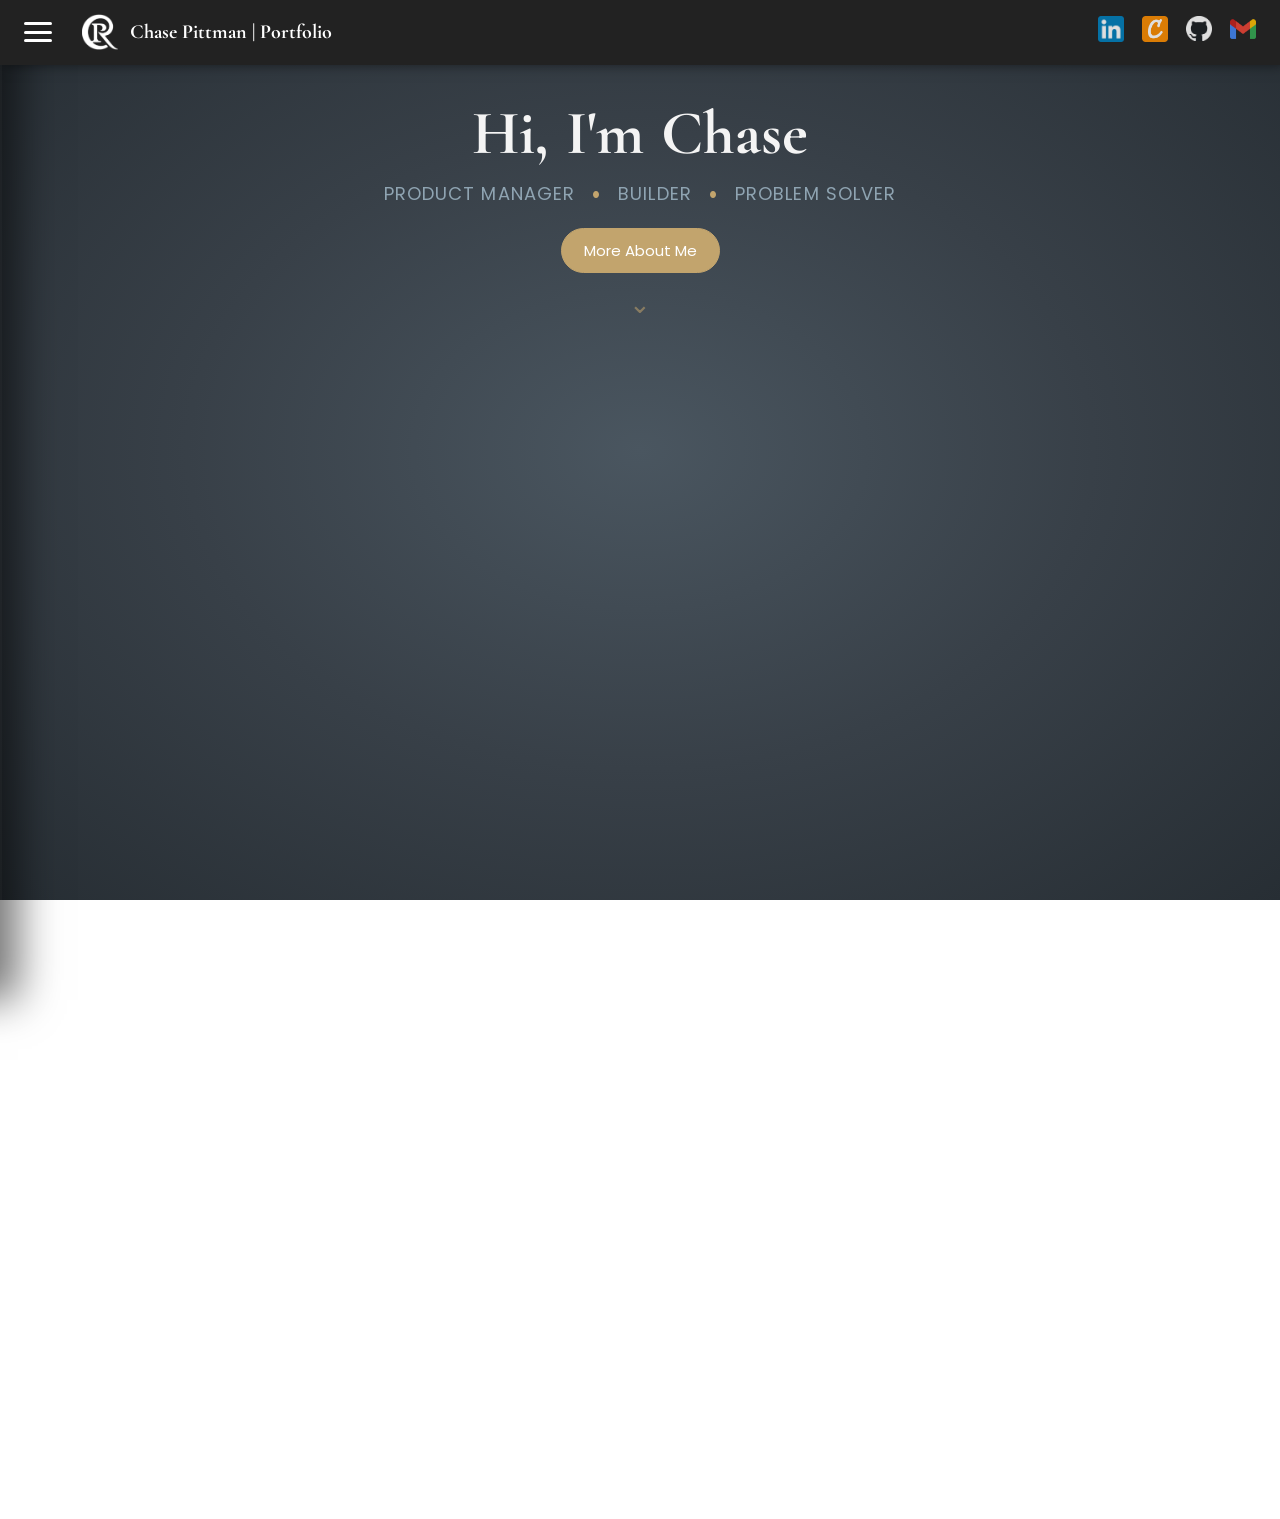
==== commit 64a5f14d: "Update index.html" ====
--- a/index.html
+++ b/index.html
@@ -342,6 +342,14 @@
       box-shadow:0 0 8px 2px rgba(194,164,109,.38);
     }
 
+    /* Second scroll indicator — between carousel and learnings */
+    .scroll-indicator-2 {
+      margin-top:32px; margin-bottom:8px;
+      opacity:0; transform:translateY(6px);
+      transition:opacity .7s ease, transform .7s ease;
+    }
+    .scroll-indicator-2.visible { opacity:1; transform:translateY(0); }
+
     /* ── MY LEARNINGS — scroll-triggered ─────────────────────── */
     .learnings-section {
       max-width:900px; margin:64px auto 20px; text-align:left;
@@ -466,6 +474,11 @@
           <div class="carousel-dots-pill" id="carousel-dots"></div>
         </div>
       </section>
+
+      <!-- SCROLL INDICATOR 2: between carousel and learnings -->
+      <div class="scroll-indicator scroll-indicator-2" id="scroll-indicator-2">
+        <span class="scroll-chevron">&#8964;</span>
+      </div>
 
       <!-- MY LEARNINGS -->
       <div class="learnings-section" id="learnings-section">
@@ -507,7 +520,23 @@
     const titleEl  = document.getElementById('hero-title');
     const subEl    = document.getElementById('hero-sub');
     const ctaEl    = document.getElementById('hero-cta');
-    const scrollEl = document.getElementById('scroll-indicator');
+    const scrollEl  = document.getElementById('scroll-indicator');
+    const scrollEl2 = document.getElementById('scroll-indicator-2');
+
+    // First chevron: scrolls so the carousel is centered in the viewport
+    scrollEl.addEventListener('click', () => {
+      const carousel = document.getElementById('hero-carousel');
+      const carouselRect = carousel.getBoundingClientRect();
+      const carouselCenter = carouselRect.top + window.scrollY + carouselRect.height / 2;
+      const targetY = carouselCenter - window.innerHeight / 2;
+      window.scrollTo({ top: Math.max(0, targetY), behavior: 'smooth' });
+    });
+
+    // Second chevron: scrolls to My Learnings
+    scrollEl2.addEventListener('click', () => {
+      document.getElementById('learnings-section')
+        .scrollIntoView({ behavior:'smooth', block:'start' });
+    });
     const raw      = titleEl.textContent;
     const LD = 0.11, LDur = 0.9;
 
@@ -649,17 +678,19 @@
           else slide.classList.add('c-active');
 
         } else if (diff === N - 1) {
-          slide.style.left            = (peekPx - slideW) + 'px';
+          // Prev: left edge anchored at 0 — shows the LEFT side of the card peeking
+          slide.style.left            = '0px';
           slide.style.transform       = `scale(${SIDE_SCALE})`;
-          slide.style.transformOrigin = 'right center';
+          slide.style.transformOrigin = 'left center';
           slide.style.zIndex          = '2';
           slide.style.opacity         = '0.70';
           slide.classList.add('c-prev');
 
         } else if (diff === 1) {
-          slide.style.left            = (clipW - peekPx) + 'px';
+          // Next: right edge anchored at clipW — shows the RIGHT side of the card peeking
+          slide.style.left            = (clipW - slideW) + 'px';
           slide.style.transform       = `scale(${SIDE_SCALE})`;
-          slide.style.transformOrigin = 'left center';
+          slide.style.transformOrigin = 'right center';
           slide.style.zIndex          = '2';
           slide.style.opacity         = '0.70';
           slide.classList.add('c-next');
@@ -758,7 +789,7 @@
         const diff=((i-current)+N)%N;
         if (diff===0||diff===N-1||diff===1) {
           slide.style.transition='none';
-          const base=diff===0?peekPx:diff===N-1?peekPx-slideW:clipW-peekPx;
+          const base=diff===0?peekPx:diff===N-1?0:clipW-slideW;
           slide.style.left=(base+dx)+'px';
         }
       });
@@ -808,11 +839,12 @@
       requestAnimationFrame(() => { snapIndicator(0); startAuto(); });
     }, carouselDelay * 1000);
 
-    // ── My Learnings: scroll-triggered ────────────────────────
-    // Observer only attaches after carousel has settled to prevent
-    // early fire if page loads with scroll position > 0
+    // ── My Learnings + second chevron: appear after carousel settles ──
     const learningsEl = document.getElementById('learnings-section');
     setTimeout(() => {
+      // Fade in second chevron
+      scrollEl2.classList.add('visible');
+
       const obs = new IntersectionObserver(entries => {
         if (entries[0].isIntersecting) {
           learningsEl.classList.add('visible');
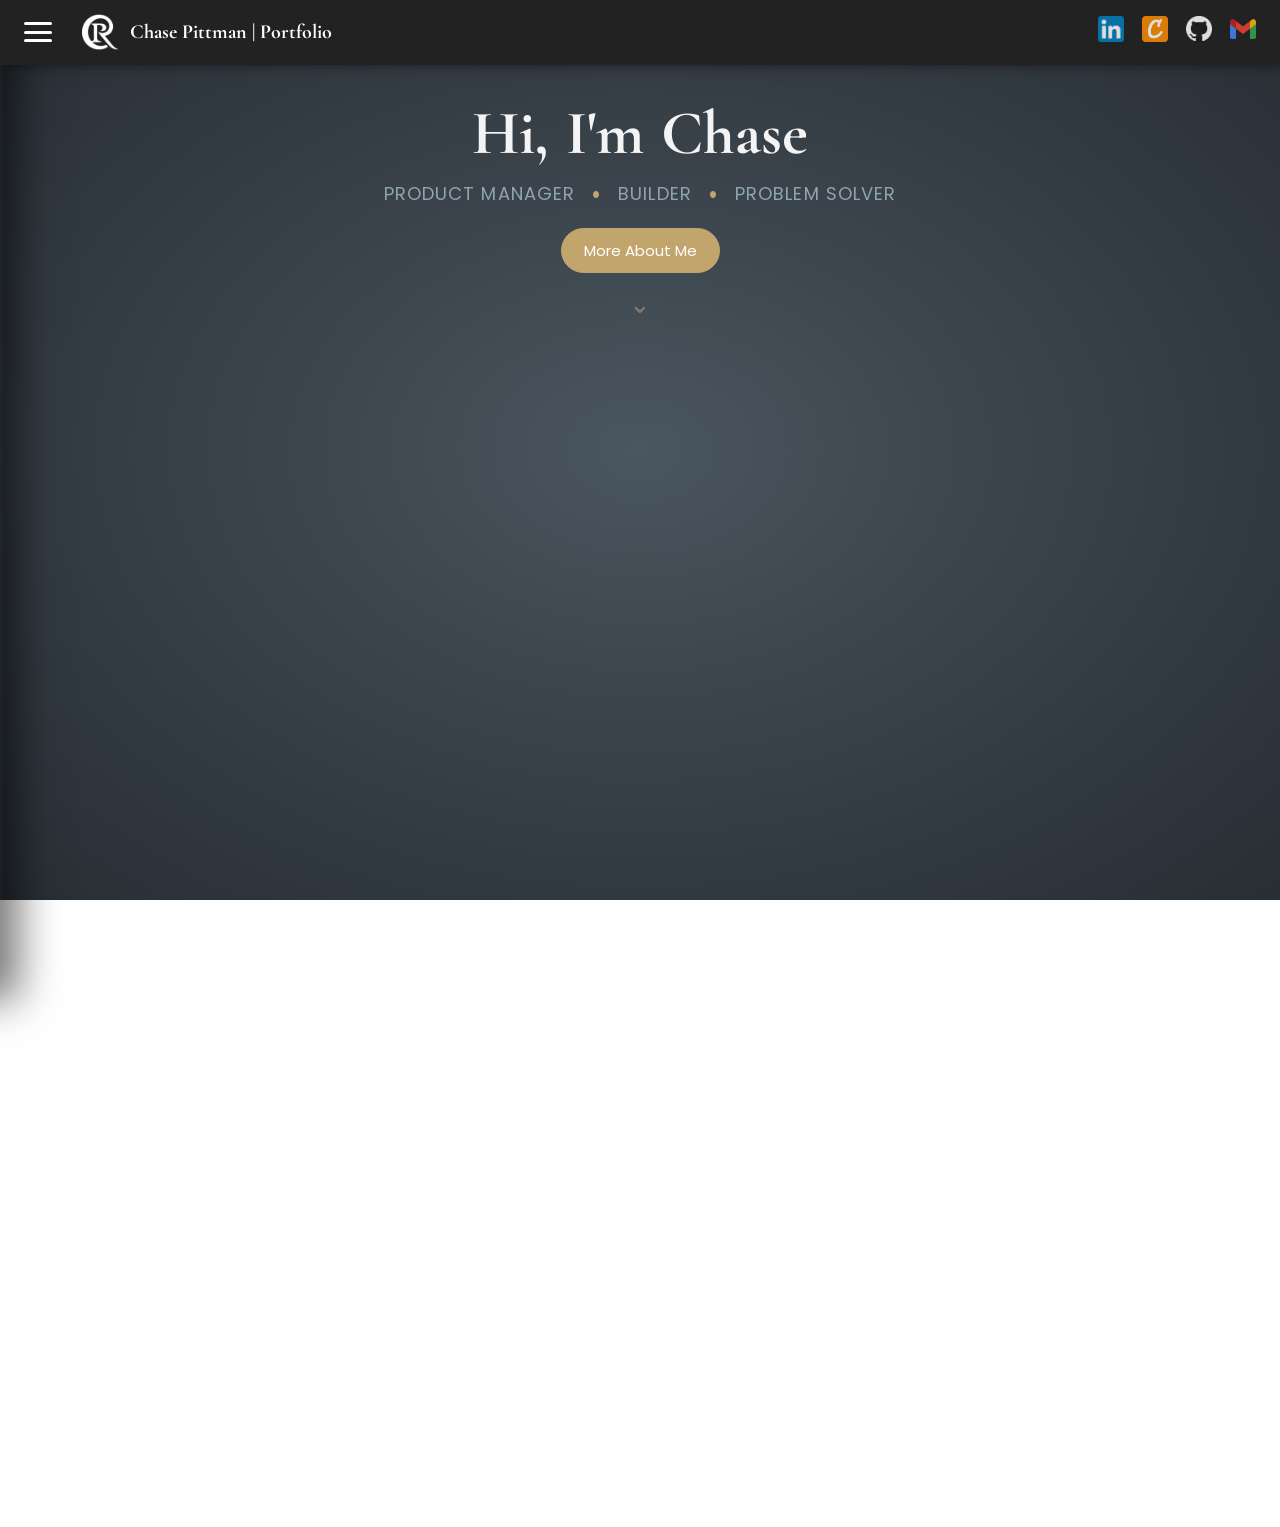
==== commit 2cec20ff: "Update index.html" ====
--- a/index.html
+++ b/index.html
@@ -170,8 +170,9 @@
     }
     .carousel-arrow:hover { color:#fff; transform:scale(1.30); }
 
-    /* overflow:hidden + border-radius gives peeking slides soft curved edges */
-    .carousel-clip { flex:1; position:relative; overflow:hidden; border-radius:14px; }
+    /* overflow:hidden + border-radius gives peeking slides soft curved edges.
+       padding-top gives room above the active slide for the gold border and SVG sweep. */
+    .carousel-clip { flex:1; position:relative; overflow:hidden; border-radius:14px; padding-top:8px; }
     .carousel-track { position:relative; width:100%; }
 
     /* FLASH FIX: opacity:0 in CSS — browser never paints slides before JS */
@@ -195,7 +196,7 @@
       /* Breathing static glow — only on active slide, set below */
     }
 
-    /* Static gold outline + soft glow on active slide */
+    /* Static gold outline + soft glow — always on active slide */
     .carousel-slide.c-active .slide-border-wrap {
       box-shadow:
         0 0 0 1.5px var(--gold),
@@ -203,43 +204,10 @@
         0 18px 48px rgba(0,0,0,.50);
     }
 
-    /* Sweep pseudo — lives on the OUTER wrapper, behind the image */
-    .carousel-slide.c-active .slide-border-wrap::before {
-      content:'';
-      position:absolute;
-      inset:-2px;
-      border-radius:14px;
-      z-index:0;           /* behind .slide-img-wrap (z-index:1) */
-      pointer-events:none;
-      background:conic-gradient(
-        from 0deg,
-        transparent                  0%,
-        transparent                 78%,
-        rgba(194,164,109,0.15)      82%,
-        rgba(194,164,109,0.55)      86%,
-        var(--gold)                 89%,
-        rgba(255,235,170,0.95)      91%,
-        var(--gold)                 93%,
-        rgba(194,164,109,0.55)      96%,
-        rgba(194,164,109,0.10)      99%,
-        transparent                100%
-      );
-      animation:borderSweep 4.5s cubic-bezier(.28,0,.72,1) forwards;
-    }
-
-    @keyframes borderSweep {
-      0%   { opacity:1; transform:rotate(0deg); }
-      80%  { opacity:1; transform:rotate(360deg); }
-      100% { opacity:0; transform:rotate(390deg); }
-    }
-
-    /* Inner image wrapper — sits ABOVE sweep via z-index:1 */
+    /* Inner image wrapper */
     .slide-img-wrap {
-      overflow:hidden;
-      border-radius:12px;
-      position:relative;
-      z-index:1;
-      box-shadow:none; /* shadow lives on .slide-border-wrap for active */
+      overflow:hidden; border-radius:12px;
+      position:relative; z-index:1; box-shadow:none;
     }
 
     /* Non-active slides keep their own shadow */
@@ -248,6 +216,9 @@
     .carousel-slide.c-far  .slide-border-wrap {
       box-shadow:0 18px 48px rgba(0,0,0,.50);
     }
+
+    /* SVG sweep injected by JS */
+    .sweep-svg { transition:opacity .8s ease; }
 
     .slide-img-wrap img {
       width:100%; height:auto; display:block; border-radius:12px;
@@ -346,6 +317,8 @@
     .scroll-indicator-2 {
       margin-top:32px; margin-bottom:8px;
       opacity:0; transform:translateY(6px);
+      /* Override the fadeUp animation inherited from .scroll-indicator */
+      animation:none !important;
       transition:opacity .7s ease, transform .7s ease;
     }
     .scroll-indicator-2.visible { opacity:1; transform:translateY(0); }
@@ -647,11 +620,99 @@
       }, 170);
     }
 
-    // Force CSS animation to restart by removing/re-adding the class
+    // ── SVG border sweep ───────────────────────────────────────
+    // Injects an absolutely-positioned SVG over .slide-border-wrap.
+    // Uses stroke-dashoffset animation on a <rect> — the SVG stroke
+    // draws ONLY the border line (fill:none), so slide content is
+    // never touched regardless of z-index or overflow.
+    // Three layered arcs (outer glow → mid → sharp) travel once
+    // around the perimeter, then the SVG fades out.
     function triggerSweep(slide) {
+      // Remove any existing sweep first
+      slide.querySelectorAll('.sweep-svg').forEach(s => s.remove());
+
+      // Re-apply c-active (needed if called from goToSlide)
       slide.classList.remove('c-active');
-      void slide.offsetWidth; // force reflow
+      void slide.offsetWidth;
       slide.classList.add('c-active');
+
+      const borderWrap = slide.querySelector('.slide-border-wrap');
+      const imgWrap    = slide.querySelector('.slide-img-wrap');
+      if (!borderWrap || !imgWrap) return;
+
+      const doInject = () => {
+        const w = imgWrap.offsetWidth;
+        const h = imgWrap.offsetHeight;
+        if (!w || !h) {
+          // Images not yet laid out — retry once they load
+          const img = imgWrap.querySelector('img');
+          if (img && !img.complete) { img.addEventListener('load', doInject, {once:true}); }
+          return;
+        }
+
+        const r     = 12;  // matches border-radius on .slide-img-wrap
+        const perim = 2*(w - 2*r) + 2*(h - 2*r) + 2*Math.PI*r;
+        const arc   = Math.round(perim * 0.12); // ~12% = nice travelling point of light
+        const DUR   = 4.5; // seconds
+        const NS    = 'http://www.w3.org/2000/svg';
+
+        const svg = document.createElementNS(NS, 'svg');
+        svg.classList.add('sweep-svg');
+        svg.setAttribute('width',  w + 10);
+        svg.setAttribute('height', h + 10);
+        // Positioned so the rect stroke sits exactly on the image border
+        svg.style.cssText = 'position:absolute;top:-5px;left:-5px;pointer-events:none;z-index:6;overflow:visible;';
+
+        // Helper: create one travelling-arc <rect>
+        // stroke-dasharray: arc visible, then gap of 2×perim (only one arc ever visible)
+        // stroke-dashoffset: start at +perim (arc before path start = invisible)
+        //                    end at  -perim (arc past path end   = invisible)
+        // → arc appears at path start, sweeps fully around, disappears off the end
+        const makeArc = (sw, stroke, opacity) => {
+          const rect = document.createElementNS(NS, 'rect');
+          rect.setAttribute('x', 5);
+          rect.setAttribute('y', 5);
+          rect.setAttribute('width',  w);
+          rect.setAttribute('height', h);
+          rect.setAttribute('rx', r);
+          rect.setAttribute('ry', r);
+          rect.setAttribute('fill',            'none');
+          rect.setAttribute('stroke',          stroke);
+          rect.setAttribute('stroke-width',    sw);
+          rect.setAttribute('stroke-linecap',  'round');
+          rect.setAttribute('stroke-dasharray', `${arc} ${perim * 2}`);
+          rect.setAttribute('stroke-dashoffset', perim);
+          rect.setAttribute('opacity', opacity);
+
+          const anim = document.createElementNS(NS, 'animate');
+          anim.setAttribute('attributeName',   'stroke-dashoffset');
+          anim.setAttribute('from',            perim);
+          anim.setAttribute('to',              -perim);
+          anim.setAttribute('dur',             `${DUR}s`);
+          anim.setAttribute('calcMode',        'spline');
+          anim.setAttribute('keySplines',      '0.3 0 0.7 1'); // ease-in-out
+          anim.setAttribute('fill',            'freeze');
+          rect.appendChild(anim);
+          return rect;
+        };
+
+        // Layer 1 — wide soft outer glow
+        svg.appendChild(makeArc(10, '#c2a46d', '0.18'));
+        // Layer 2 — medium mid-glow
+        svg.appendChild(makeArc(4,  '#d4b678', '0.55'));
+        // Layer 3 — sharp bright centerline
+        svg.appendChild(makeArc(1.5,'#f5dfa0', '1.00'));
+
+        borderWrap.appendChild(svg);
+
+        // Fade out once the animation completes
+        setTimeout(() => {
+          svg.style.opacity = '0';
+          setTimeout(() => svg.remove(), 900);
+        }, DUR * 1000);
+      };
+
+      requestAnimationFrame(doInject);
     }
 
     // ── applyPositions ─────────────────────────────────────────
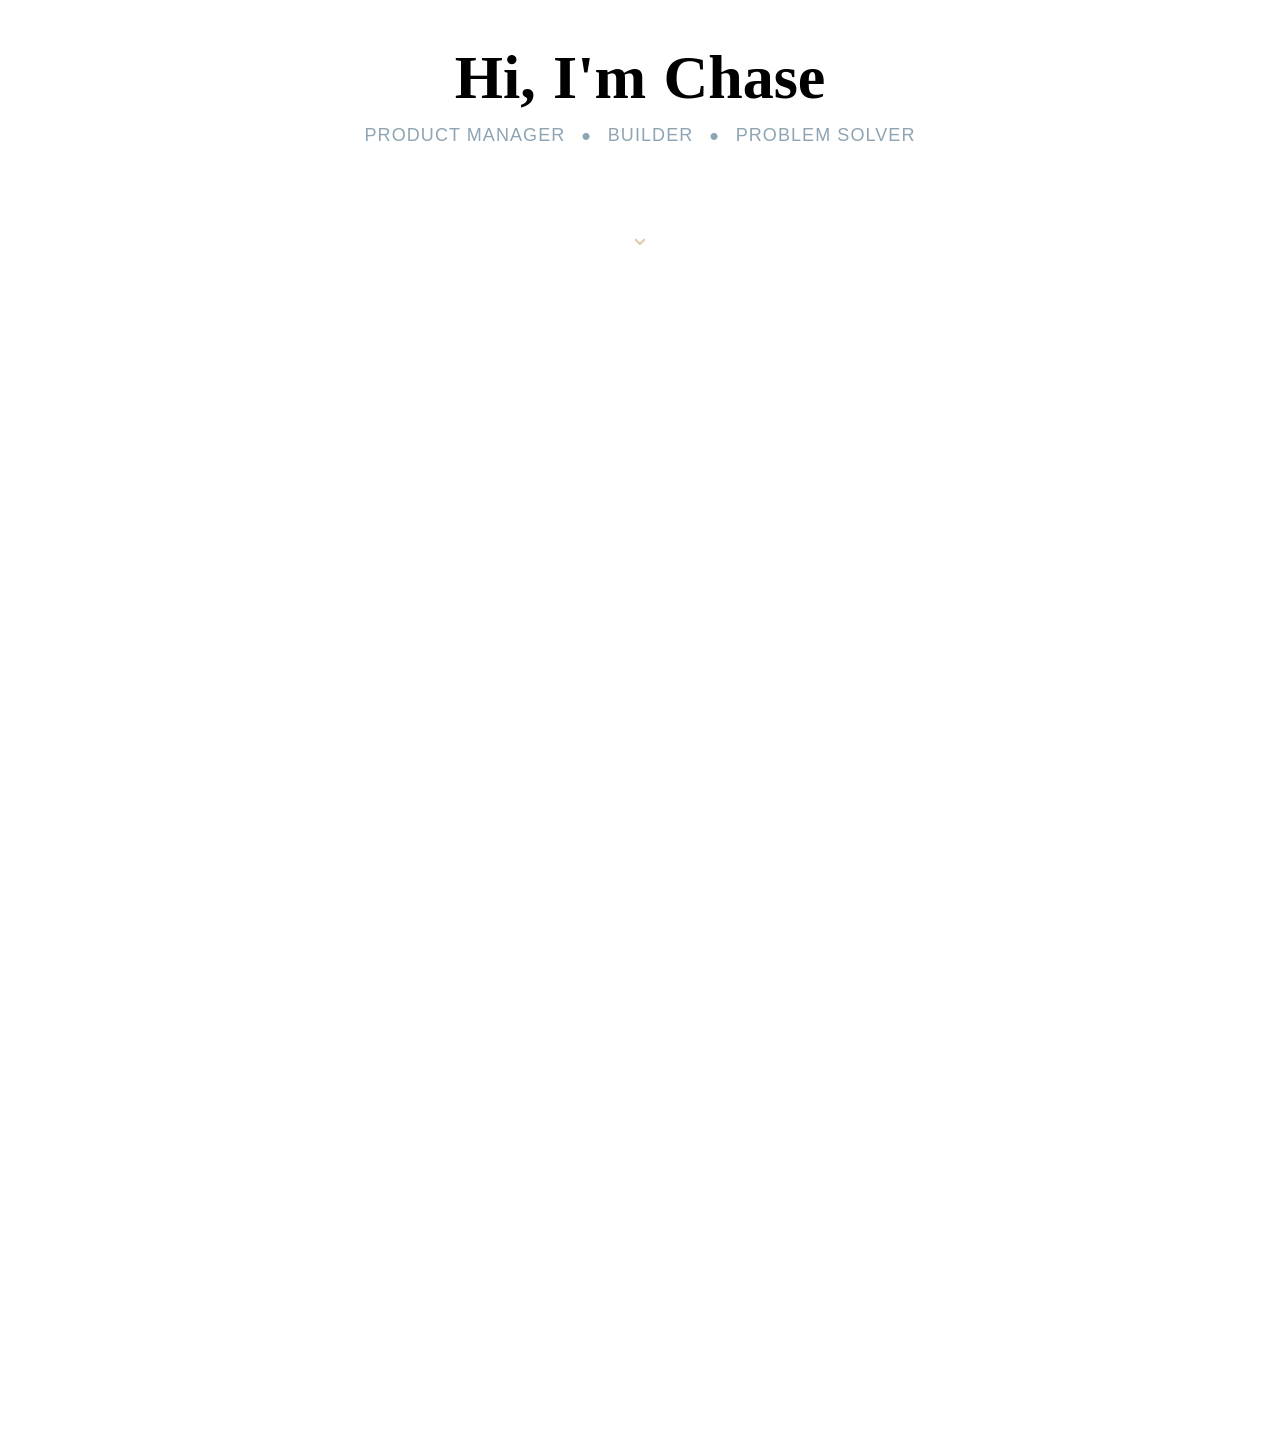
==== commit 0fa77b7a: "Update index.html" ====
--- a/index.html
+++ b/index.html
@@ -6,388 +6,216 @@
   <meta name="viewport" content="width=device-width, initial-scale=1.0">
   <link rel="icon" type="image/x-icon" href="/assets/logos/personal/favicon.ico">
 
-  <!-- OG / Twitter meta -->
-  <meta property="og:title"       content="Chase Pittman | Product Manager Portfolio">
-  <meta property="og:description" content="Product Manager · Builder · Problem Solver. Selected product thinking and concept work.">
-  <meta property="og:image"       content="/assets/logos/personal/og-image.png">
-  <meta property="og:url"         content="https://chasepittman.com">
-  <meta property="og:type"        content="website">
-  <meta name="twitter:card"       content="summary_large_image">
-  <meta name="twitter:title"      content="Chase Pittman | Product Manager Portfolio">
+  <meta property="og:title"        content="Chase Pittman | Product Manager Portfolio">
+  <meta property="og:description"  content="Product Manager · Builder · Problem Solver. Selected product thinking and concept work.">
+  <meta property="og:image"        content="/assets/logos/personal/og-image.png">
+  <meta property="og:url"          content="https://chasepittman.com">
+  <meta property="og:type"         content="website">
+  <meta name="twitter:card"        content="summary_large_image">
+  <meta name="twitter:title"       content="Chase Pittman | Product Manager Portfolio">
   <meta name="twitter:description" content="Product Manager · Builder · Problem Solver.">
-  <meta name="twitter:image"      content="/assets/logos/personal/og-image.png">
-
-  <link href="https://fonts.googleapis.com/css2?family=Cormorant+Garamond:wght@400;600;700&family=Poppins:wght@400;500;700&display=swap" rel="stylesheet">
+  <meta name="twitter:image"       content="/assets/logos/personal/og-image.png">
+
+  <link rel="stylesheet" href="/css/global.css">
+
+  <script>
+    (function() {
+      if (localStorage.getItem('cp-theme') === 'light')
+        document.documentElement.setAttribute('data-theme', 'light');
+    })();
+  </script>
 
   <style>
     :root {
-      --gold:         #c2a46d;
-      --gold-glow:    rgba(194,164,109,0.45);
-      --gold-dim:     rgba(194,164,109,0.18);
-      --sidebar-width: 260px;
-    }
-
-    html, body { height:100%; min-height:100%; margin:0; overflow-x:hidden; }
-    body {
-      font-family:'Poppins',Arial,sans-serif;
-      background:radial-gradient(ellipse at center,#4a5660 0%,#384048 50%,#272e34 100%);
-      background-attachment:fixed;
-      color:#f4f4f4;
-      text-align:center;
-    }
-    h1,h2,h3 { color:#f4f4f4; font-family:'Cormorant Garamond',serif; font-weight:600; }
-
-    /* ── NAVBAR ───────────────────────────────────────────────── */
-    .navbar {
-      display:flex; align-items:center; padding:14px 24px;
-      background:#222; position:sticky; top:0; z-index:1400;
-      box-shadow:4px 0 12px rgba(0,0,0,.5);
-      border-bottom:1.5px solid transparent;
-      transition:border-color .35s ease, background .35s ease;
-    }
-    /* Gold bottom border appears on scroll — JS adds .scrolled */
-    .navbar.scrolled {
-      border-bottom-color: var(--gold);
-      background:rgba(26,26,26,0.97);
-    }
-    .page-wrapper { transition:transform .3s ease; min-height:100vh; }
-    .nav-left  { display:flex; align-items:center; gap:12px; }
-    .logo-link { display:flex; align-items:center; gap:12px; text-decoration:none; color:inherit; }
-    .logo-link:hover { opacity:.9; }
-    .nav-left .logo { font-size:20px; font-weight:bold; font-family:'Cormorant Garamond',serif; color:white; white-space:nowrap; }
-    .logo-img  { height:36px; width:auto; }
-    .nav-right { display:flex; justify-content:flex-end; gap:18px; margin-left:auto; }
-    .nav-right img { width:26px; height:auto; opacity:.85; transition:opacity .2s,transform .2s; }
-    .nav-right a:hover img { opacity:1; transform:translateY(-2px); }
-    .hamburger { display:flex; flex-direction:column; justify-content:space-between; width:28px; height:20px; cursor:pointer; margin-right:18px; }
-    .hamburger div { height:3px; background:#fff; border-radius:2px; transition:all .3s ease; }
-    .hamburger.active div:nth-child(1) { transform:translateY(8.5px) rotate(45deg); }
-    .hamburger.active div:nth-child(2) { opacity:0; }
-    .hamburger.active div:nth-child(3) { transform:translateY(-8.5px) rotate(-45deg); }
-
-    /* ── SIDEBAR ──────────────────────────────────────────────── */
-    .sidebar {
-      position:fixed; top:0; left:0; width:var(--sidebar-width); height:100%;
-      background:#222; display:flex; flex-direction:column; padding-top:100px; gap:20px;
-      transform:translateX(-100%); transition:transform .35s cubic-bezier(.22,1,.36,1);
-      z-index:1300; box-shadow:18px 0 40px rgba(0,0,0,.55),2px 0 0 rgba(255,255,255,.05);
-    }
-    .sidebar.open { transform:translateX(0); }
-    .sidebar a { color:#f4f4f4; text-decoration:none; font-size:18px; padding:12px 24px; transition:background .3s; }
-    .sidebar a:hover { background:var(--gold); color:#222; border-radius:6px; }
-    .overlay { position:fixed; inset:0; background:rgba(0,0,0,.4); opacity:0; pointer-events:none; transition:opacity .3s ease; z-index:1050; }
-    .overlay.active { opacity:1; pointer-events:auto; }
-
-    /* ── SPOTIFY ──────────────────────────────────────────────── */
-    .spotify-widget {
-      position:fixed; bottom:20px; right:20px; width:340px;
-      background:#1a1a1a; border-radius:20px; box-shadow:0 10px 30px rgba(0,0,0,.6);
-      overflow:visible; padding:16px; z-index:900;
-      opacity:0; transform:translateY(10px); pointer-events:none;
-      transition:width .5s,right .5s,border-radius .5s,opacity .6s,transform .6s;
-    }
-    .spotify-widget.visible  { opacity:1; transform:translateY(0); pointer-events:auto; }
-    .spotify-widget.hidden   { right:-380px; opacity:0; }
-    .spotify-widget iframe   { width:100%; height:80px; border-radius:12px; display:block; border:none; }
-    #spotify-toggle {
-      position:absolute; top:50%; left:-16px; transform:translateY(-50%);
-      width:32px; height:32px; border-radius:50%; background:#222; color:#fff;
-      font-size:16px; display:flex; align-items:center; justify-content:center;
-      padding:0; cursor:pointer; box-shadow:0 4px 12px rgba(0,0,0,.3);
-      z-index:1000; border:none; transition:transform .3s;
-    }
-    #spotify-toggle:hover { transform:translateY(-50%) scale(1.1); }
-    .spotify-widget.collapsed { width:40px; height:40px; padding:0; border-radius:50%; overflow:visible; }
-    .spotify-widget.collapsed iframe { opacity:0; pointer-events:none; display:none; }
-    .spotify-widget.collapsed #spotify-toggle { top:50%; left:50%; transform:translate(-50%,-50%) rotate(180deg); }
-
-    /* ── CONTENT ──────────────────────────────────────────────── */
-    .content { max-width:1100px; margin:0 auto; padding:0 20px 60px; text-align:center; }
-
-    /* ── HERO INTRO ───────────────────────────────────────────── */
-    .hero-intro { padding:36px 20px 26px; }
+      --gold-glow: rgba(194,164,109,0.45);
+    }
+
+    html, body { height: 100%; min-height: 100%; }
+    body { text-align: center; }
+    h1, h2, h3 { color: var(--text-primary); font-family: 'Cormorant Garamond', serif; font-weight: 600; }
+
+    /* ── CONTENT ── */
+    .content { max-width: 1100px; margin: 0 auto; padding: 0 20px 60px; text-align: center; }
+
+    /* ── HERO ── */
+    .hero-intro { padding: 36px 20px 26px; }
     .hero-title {
-      font-family:'Cormorant Garamond',serif; font-size:62px; font-weight:700;
-      margin:0 0 12px; color:#f4f4f4; line-height:1.08;
-      display:flex; flex-wrap:wrap; justify-content:center; gap:0;
-    }
-    .hero-letter { display:inline-block; opacity:0; transform:translateY(10px); animation:letterIn .9s ease forwards; }
-    .hero-space  { display:inline-block; width:.28em; }
+      font-family: 'Cormorant Garamond', serif; font-size: 62px; font-weight: 700;
+      margin: 0 0 12px; color: var(--text-primary); line-height: 1.08;
+      display: flex; flex-wrap: wrap; justify-content: center; gap: 0;
+    }
+    .hero-letter { display: inline-block; opacity: 0; transform: translateY(10px); animation: letterIn .9s ease forwards; }
+    .hero-space  { display: inline-block; width: .28em; }
     @keyframes letterIn { 0%{opacity:0;transform:translateY(10px)} 100%{opacity:1;transform:translateY(0)} }
+
     .hero-sub {
-      font-family:'Poppins',sans-serif; font-size:18px; color:#8fa4b2;
-      margin:0; letter-spacing:.06em; text-transform:uppercase;
-      opacity:0; animation:fadeUp .7s ease forwards;
-    }
-    .hero-dot { font-size:26px; color:var(--gold); vertical-align:middle; margin:0 10px; line-height:1; }
-
-    /* CTA — gold border appears on hover, background fades out */
+      font-family: 'Poppins', sans-serif; font-size: 18px; color: #8fa4b2;
+      margin: 0; letter-spacing: .06em; text-transform: uppercase;
+      opacity: 0; animation: fadeUp .7s ease forwards;
+    }
+    .hero-dot { font-size: 26px; color: var(--gold); vertical-align: middle; margin: 0 10px; line-height: 1; }
+
     .hero-cta {
-      display:inline-block; margin-top:20px; padding:10px 22px;
-      background:var(--gold); color:white;
-      font-family:'Poppins',sans-serif; font-size:15px; font-weight:400;
-      text-decoration:none; border-radius:25px;
-      border:1.5px solid var(--gold);
-      opacity:0; animation:fadeUp .7s ease forwards;
-      transition:background .3s ease, color .3s ease;
-    }
-    .hero-cta:hover { background:transparent; color:var(--gold); }
+      display: inline-block; margin-top: 20px; padding: 10px 22px;
+      background: var(--gold); color: white;
+      font-family: 'Poppins', sans-serif; font-size: 15px; font-weight: 400;
+      text-decoration: none; border-radius: 25px; border: 1.5px solid var(--gold);
+      opacity: 0; animation: fadeUp .7s ease forwards;
+      transition: background .3s ease, color .3s ease;
+    }
+    .hero-cta:hover { background: transparent; color: var(--gold); }
+
     @keyframes fadeUp { 0%{opacity:0;transform:translateY(6px)} 100%{opacity:1;transform:translateY(0)} }
 
-    /* ── SCROLL INDICATOR ─────────────────────────────────────── */
+    /* ── SCROLL INDICATORS ── */
     .scroll-indicator {
-      margin-top:18px;
-      opacity:0; animation:fadeUp .7s ease forwards;
-      transition:opacity .5s ease;
-    }
-    .scroll-indicator.hidden { opacity:0 !important; pointer-events:none; }
+      margin-top: 18px; opacity: 0; animation: fadeUp .7s ease forwards;
+      transition: opacity .5s ease;
+    }
+    .scroll-indicator.hidden { opacity: 0 !important; pointer-events: none; }
+    .scroll-indicator-2 {
+      margin-top: 32px; margin-bottom: 8px;
+      opacity: 0; transform: translateY(6px);
+      animation: none !important;
+      transition: opacity .7s ease, transform .7s ease;
+    }
+    .scroll-indicator-2.visible { opacity: 1; transform: translateY(0); }
     .scroll-chevron {
-      display:inline-block;
-      color:rgba(194,164,109,0.55);
-      font-size:26px;
-      animation:chevronBounce 1.8s ease-in-out infinite;
-      line-height:1;
+      display: inline-block; color: rgba(194,164,109,0.55); font-size: 26px;
+      animation: chevronBounce 1.8s ease-in-out infinite; line-height: 1;
     }
     @keyframes chevronBounce {
-      0%,100% { transform:translateY(0); opacity:0.55; }
-      50%      { transform:translateY(6px); opacity:0.9; }
-    }
-
-    /* ── CAROUSEL — starts invisible, JS fades in ─────────────── */
+      0%,100% { transform: translateY(0); opacity: .55; }
+      50%      { transform: translateY(6px); opacity: .9; }
+    }
+
+    /* ── CAROUSEL ── */
     .hero-carousel {
-      width:100%; margin:34px 0 16px; user-select:none;
-      opacity:0; transform:translateY(16px);
-      transition:opacity .8s ease,transform .8s ease;
-    }
-    .hero-carousel.visible { opacity:1; transform:translateY(0); }
-
-    .carousel-area { display:flex; align-items:center; width:100%; max-width:1300px; margin:0 auto; }
+      width: 100%; margin: 34px 0 16px; user-select: none;
+      opacity: 0; transform: translateY(16px);
+      transition: opacity .8s ease, transform .8s ease;
+    }
+    .hero-carousel.visible { opacity: 1; transform: translateY(0); }
+
+    .carousel-area { display: flex; align-items: center; width: 100%; max-width: 1300px; margin: 0 auto; }
     .carousel-arrow {
-      flex-shrink:0; width:54px; background:none; border:none;
-      color:rgba(255,255,255,.55); font-size:48px; line-height:1;
-      cursor:pointer; padding:0; display:flex; align-items:center; justify-content:center;
-      transition:color .2s,transform .2s;
-    }
-    .carousel-arrow:hover { color:#fff; transform:scale(1.30); }
-
-    /* overflow:hidden + border-radius gives peeking slides soft curved edges.
-       padding-top gives room above the active slide for the gold border and SVG sweep. */
-    .carousel-clip { flex:1; position:relative; overflow:hidden; border-radius:14px; padding-top:8px; }
-    .carousel-track { position:relative; width:100%; }
-
-    /* FLASH FIX: opacity:0 in CSS — browser never paints slides before JS */
+      flex-shrink: 0; width: 54px; background: none; border: none;
+      color: rgba(255,255,255,.55); font-size: 48px; line-height: 1;
+      cursor: pointer; padding: 0; display: flex; align-items: center; justify-content: center;
+      transition: color .2s, transform .2s;
+    }
+    .carousel-arrow:hover { color: #fff; transform: scale(1.30); }
+
+    .carousel-clip { flex: 1; position: relative; overflow: hidden; border-radius: 14px; padding-top: 8px; }
+    .carousel-track { position: relative; width: 100%; }
+
     .carousel-slide {
-      position:absolute; top:0; opacity:0;
-      transition:left .62s cubic-bezier(.4,0,.2,1),
-                 transform .62s cubic-bezier(.4,0,.2,1),
-                 opacity .5s ease;
-    }
-    .carousel-slide.c-active { cursor:pointer; }
-
-    /* ── SWEEP FIX: two-wrapper structure ────────────────────────
-       .slide-border-wrap  — outer; holds the sweep ::before at z-index:0
-       .slide-img-wrap     — inner; overflow:hidden at z-index:1
-       The image physically covers the center so the sweep is only
-       ever visible in the ~2px border ring. No masking needed.
-    ── */
-    .slide-border-wrap {
-      position:relative;
-      border-radius:12px;
-      /* Breathing static glow — only on active slide, set below */
-    }
-
-    /* Static gold outline + soft glow — always on active slide */
+      position: absolute; top: 0; opacity: 0;
+      transition: left .62s cubic-bezier(.4,0,.2,1),
+                  transform .62s cubic-bezier(.4,0,.2,1),
+                  opacity .5s ease;
+    }
+    .carousel-slide.c-active { cursor: pointer; }
+
+    .slide-border-wrap { position: relative; border-radius: 12px; }
     .carousel-slide.c-active .slide-border-wrap {
-      box-shadow:
-        0 0 0 1.5px var(--gold),
-        0 0 14px 4px var(--gold-dim),
-        0 18px 48px rgba(0,0,0,.50);
-    }
-
-    /* Inner image wrapper */
-    .slide-img-wrap {
-      overflow:hidden; border-radius:12px;
-      position:relative; z-index:1; box-shadow:none;
-    }
-
-    /* Non-active slides keep their own shadow */
+      box-shadow: 0 0 0 1.5px var(--gold), 0 0 14px 4px var(--gold-dim), 0 18px 48px rgba(0,0,0,.50);
+    }
+    .slide-img-wrap { overflow: hidden; border-radius: 12px; position: relative; z-index: 1; }
     .carousel-slide.c-prev .slide-border-wrap,
     .carousel-slide.c-next .slide-border-wrap,
-    .carousel-slide.c-far  .slide-border-wrap {
-      box-shadow:0 18px 48px rgba(0,0,0,.50);
-    }
-
-    /* SVG sweep injected by JS */
-    .sweep-svg { transition:opacity .8s ease; }
-
+    .carousel-slide.c-far  .slide-border-wrap { box-shadow: 0 18px 48px rgba(0,0,0,.50); }
+    .sweep-svg { transition: opacity .8s ease; }
     .slide-img-wrap img {
-      width:100%; height:auto; display:block; border-radius:12px;
-      transition:transform .42s ease,filter .3s ease;
-      -webkit-user-drag:none; user-select:none; pointer-events:none;
-    }
-
-    /* Active slide hover: intensify glow + zoom */
+      width: 100%; height: auto; display: block; border-radius: 12px;
+      transition: transform .42s ease, filter .3s ease;
+      -webkit-user-drag: none; user-select: none; pointer-events: none;
+    }
     .carousel-slide.c-active:hover .slide-border-wrap,
     .carousel-slide.c-active.tapped .slide-border-wrap {
-      box-shadow:
-        0 0 0 1.5px var(--gold),
-        0 0 22px 8px var(--gold-glow),
-        0 24px 60px rgba(0,0,0,.60);
+      box-shadow: 0 0 0 1.5px var(--gold), 0 0 22px 8px var(--gold-glow), 0 24px 60px rgba(0,0,0,.60);
     }
     .carousel-slide.c-active:hover .slide-img-wrap img,
-    .carousel-slide.c-active.tapped .slide-img-wrap img {
-      transform:scale(1.055);
-      filter:brightness(1.09);
-    }
-    /* Hide sweep on hover — static glow takes over */
+    .carousel-slide.c-active.tapped .slide-img-wrap img { transform: scale(1.055); filter: brightness(1.09); }
     .carousel-slide.c-active:hover .slide-border-wrap::before,
-    .carousel-slide.c-active.tapped .slide-border-wrap::before {
-      opacity:0 !important;
-      animation-play-state:paused;
-    }
-
-    /* Side slides: subtle hover lift */
+    .carousel-slide.c-active.tapped .slide-border-wrap::before { opacity: 0 !important; animation-play-state: paused; }
     .carousel-slide.c-prev:hover,
-    .carousel-slide.c-next:hover { opacity:.88 !important; cursor:pointer; }
+    .carousel-slide.c-next:hover { opacity: .88 !important; cursor: pointer; }
     .carousel-slide.c-prev:hover .slide-img-wrap img,
-    .carousel-slide.c-next:hover .slide-img-wrap img { transform:scale(1.03); filter:brightness(1.06); }
-
-    /* ── Slide title ──────────────────────────────────────────── */
+    .carousel-slide.c-next:hover .slide-img-wrap img { transform: scale(1.03); filter: brightness(1.06); }
+
     .slide-title {
-      margin:13px 0 0;
-      font-family:'Poppins',sans-serif; font-size:14px; font-weight:500;
-      color:#c0cdd5; text-align:center; letter-spacing:.025em;
-      transition:color .3s ease, font-size .3s ease;
+      margin: 13px 0 0; font-family: 'Poppins', sans-serif; font-size: 14px; font-weight: 500;
+      color: #c0cdd5; text-align: center; letter-spacing: .025em;
+      transition: color .3s ease, font-size .3s ease;
     }
     .carousel-slide.c-prev .slide-title,
     .carousel-slide.c-next .slide-title,
-    .carousel-slide.c-far  .slide-title { visibility:hidden; }
+    .carousel-slide.c-far  .slide-title { visibility: hidden; }
     .carousel-slide.c-active:hover .slide-title,
-    .carousel-slide.c-active.tapped .slide-title {
-      color:var(--gold) !important;
-      font-weight:700 !important;
-      font-size:15px !important;
-    }
-
-    /* ── "View Project →" hover CTA ──────────────────────────── */
+    .carousel-slide.c-active.tapped .slide-title { color: var(--gold) !important; font-weight: 700 !important; font-size: 15px !important; }
+
     .slide-view-cta {
-      margin:7px 0 0;
-      font-family:'Poppins',sans-serif; font-size:11px; font-weight:500;
-      letter-spacing:.10em; text-transform:uppercase;
-      color:var(--gold);
-      opacity:0; transform:translateY(4px);
-      transition:opacity .3s ease, transform .3s ease;
+      margin: 7px 0 0; font-family: 'Poppins', sans-serif; font-size: 11px; font-weight: 500;
+      letter-spacing: .10em; text-transform: uppercase; color: var(--gold);
+      opacity: 0; transform: translateY(4px);
+      transition: opacity .3s ease, transform .3s ease;
     }
     .carousel-slide.c-prev .slide-view-cta,
     .carousel-slide.c-next .slide-view-cta,
-    .carousel-slide.c-far  .slide-view-cta { display:none; }
+    .carousel-slide.c-far  .slide-view-cta { display: none; }
     .carousel-slide.c-active:hover .slide-view-cta,
-    .carousel-slide.c-active.tapped .slide-view-cta {
-      opacity:1;
-      transform:translateY(0);
-    }
-
-    /* ── Dots — dark pill with morphing indicator ─────────────── */
-    .carousel-dots-row {
-      display:flex; justify-content:center;
-      margin-top:22px; position:relative; z-index:30;
-    }
+    .carousel-slide.c-active.tapped .slide-view-cta { opacity: 1; transform: translateY(0); }
+
+    /* ── DOTS ── */
+    .carousel-dots-row { display: flex; justify-content: center; margin-top: 22px; position: relative; z-index: 30; }
     .carousel-dots-pill {
-      display:inline-flex; align-items:center; gap:12px;
-      background:rgba(22,28,34,0.78);
-      border-radius:40px;
-      padding:9px 18px;
-      position:relative;
-    }
-    .dot {
-      width:8px; height:8px; border-radius:50%;
-      background:rgba(255,255,255,.22);
-      cursor:pointer; border:none; padding:0; flex-shrink:0;
-      position:relative; z-index:1;
-    }
+      display: inline-flex; align-items: center; gap: 12px;
+      background: rgba(22,28,34,0.78); border-radius: 40px; padding: 9px 18px; position: relative;
+    }
+    .dot { width: 8px; height: 8px; border-radius: 50%; background: rgba(255,255,255,.22); cursor: pointer; border: none; padding: 0; flex-shrink: 0; position: relative; z-index: 1; }
     .dot-indicator {
-      position:absolute; top:50%; height:8px;
-      transform:translateY(-50%);
-      background:var(--gold); border-radius:50%;
-      pointer-events:none; z-index:2;
-      box-shadow:0 0 8px 2px rgba(194,164,109,.38);
-    }
-
-    /* Second scroll indicator — between carousel and learnings */
-    .scroll-indicator-2 {
-      margin-top:32px; margin-bottom:8px;
-      opacity:0; transform:translateY(6px);
-      /* Override the fadeUp animation inherited from .scroll-indicator */
-      animation:none !important;
-      transition:opacity .7s ease, transform .7s ease;
-    }
-    .scroll-indicator-2.visible { opacity:1; transform:translateY(0); }
-
-    /* ── MY LEARNINGS — scroll-triggered ─────────────────────── */
+      position: absolute; top: 50%; height: 8px; transform: translateY(-50%);
+      background: var(--gold); border-radius: 50%; pointer-events: none; z-index: 2;
+      box-shadow: 0 0 8px 2px rgba(194,164,109,.38);
+    }
+
+    /* ── LEARNINGS ── */
     .learnings-section {
-      max-width:900px; margin:64px auto 20px; text-align:left;
-      opacity:0; transform:translateY(20px);
-      transition:opacity .7s ease,transform .7s ease;
-    }
-    .learnings-section.visible { opacity:1; transform:translateY(0); }
-    .learnings-section h2 { font-family:'Cormorant Garamond',serif; font-size:36px; font-weight:600; color:#f4f4f4; text-align:center; margin-bottom:20px; }
-    .learnings-box { background:#2e3740; padding:28px 36px; border-radius:12px; }
-    .learnings-list { list-style:none; margin:0; padding:0; display:flex; flex-direction:column; gap:20px; }
-    .learnings-list li { display:flex; align-items:flex-start; gap:14px; font-family:'Poppins',sans-serif; font-size:16px; line-height:1.65; color:#e0e0e0; }
-    .learning-emoji { font-size:22px; flex-shrink:0; margin-top:2px; }
-    .learning-body  { display:flex; flex-direction:column; gap:4px; }
-    .learning-hook   { font-weight:700; color:#f4f4f4; font-size:16px; line-height:1.4; }
-    .learning-detail { font-weight:400; color:#c0cdd5; font-size:15px; line-height:1.7; }
-
-    /* ── MOBILE ───────────────────────────────────────────────── */
-    @media (max-width:768px) {
-      .logo-link .logo { display:none; }
-      .hero-title      { font-size:44px; }
-      .hero-sub        { font-size:13px; }
-      .hero-intro      { padding:26px 16px 20px; }
-      .carousel-arrow  { width:34px; font-size:28px; }
-      .learnings-box   { padding:22px 18px; }
-      .learning-hook   { font-size:14px; }
-      .learning-detail { font-size:13px; }
+      max-width: 900px; margin: 64px auto 20px; text-align: left;
+      opacity: 0; transform: translateY(20px);
+      transition: opacity .7s ease, transform .7s ease;
+    }
+    .learnings-section.visible { opacity: 1; transform: translateY(0); }
+    .learnings-section h2 { font-family: 'Cormorant Garamond', serif; font-size: 36px; font-weight: 600; color: var(--text-primary); text-align: center; margin-bottom: 20px; }
+    .learnings-box { background: var(--card-bg); padding: 28px 36px; border-radius: 12px; backdrop-filter: blur(12px); -webkit-backdrop-filter: blur(12px); border: 1px solid transparent; transition: background .3s ease, border-color .3s ease; }
+    [data-theme="light"] .learnings-box { border-color: rgba(255,255,255,0.6); box-shadow: 0 4px 24px rgba(100,140,160,.10); }
+    .learnings-list { list-style: none; margin: 0; padding: 0; display: flex; flex-direction: column; gap: 20px; }
+    .learnings-list li { display: flex; align-items: flex-start; gap: 14px; font-family: 'Poppins', sans-serif; font-size: 16px; line-height: 1.65; color: var(--text-primary); }
+    .learning-emoji { font-size: 22px; flex-shrink: 0; margin-top: 2px; }
+    .learning-body  { display: flex; flex-direction: column; gap: 4px; }
+    .learning-hook   { font-weight: 700; color: var(--text-primary); font-size: 16px; line-height: 1.4; }
+    .learning-detail { font-weight: 400; color: var(--text-card-sub); font-size: 15px; line-height: 1.7; }
+
+    @media (max-width: 768px) {
+      .hero-title     { font-size: 44px; }
+      .hero-sub       { font-size: 13px; }
+      .hero-intro     { padding: 26px 16px 20px; }
+      .carousel-arrow { width: 34px; font-size: 28px; }
+      .learnings-box  { padding: 22px 18px; }
+      .learning-hook  { font-size: 14px; }
+      .learning-detail { font-size: 13px; }
     }
   </style>
 </head>
 <body>
 
-  <div class="sidebar" id="sidebar">
-    <a href="/">Home</a>
-    <a href="/projects.html">Projects</a>
-    <a href="/about.html">About</a>
-    <a href="/contact.html">Contact</a>
-  </div>
-  <div class="overlay" id="overlay"></div>
-
-  <div class="navbar" id="navbar">
-    <div class="nav-left">
-      <div class="hamburger" id="hamburger"><div></div><div></div><div></div></div>
-      <a href="/" class="logo-link">
-        <img src="/assets/logos/personal/CRP_logo_white.png" alt="Logo" class="logo-img">
-        <div class="logo">Chase Pittman | Portfolio</div>
-      </a>
-    </div>
-    <div class="nav-right">
-      <a href="https://www.linkedin.com/in/chasepittman" target="_blank"><img src="/assets/logos/tools/linkedin.png" alt="LinkedIn"></a>
-      <a href="https://www.credly.com/users/chase-pittman.017d3434/badges#credly" target="_blank"><img src="/assets/logos/skills/credly.png" alt="Credly"></a>
-      <a href="https://www.github.com/chasepittman" target="_blank"><img src="/assets/logos/tools/github.png" alt="GitHub"></a>
-      <a href="/contact.html"><img src="/assets/logos/tools/gmail.png" alt="Contact Form"></a>
-    </div>
-  </div>
-
-  <div class="spotify-widget hidden" id="spotify-widget">
-    <iframe src="https://open.spotify.com/embed/album/3vhOUOy05eeQwq6EtxwnVW?utm_source=generator"
-      frameborder="0" allow="autoplay; clipboard-write; encrypted-media; fullscreen; picture-in-picture" loading="lazy"></iframe>
-    <button id="spotify-toggle" aria-label="Toggle Spotify Player">&#9654;</button>
-  </div>
+  <div id="sidebar-placeholder"></div>
+  <div id="navbar-placeholder"></div>
 
   <div class="page-wrapper" id="page-wrapper">
     <div class="content">
 
-      <!-- HERO INTRO -->
       <div class="hero-intro">
         <h1 class="hero-title" id="hero-title">Hi, I'm Chase</h1>
         <p class="hero-sub" id="hero-sub">
@@ -401,7 +229,6 @@
         </div>
       </div>
 
-      <!-- CAROUSEL -->
       <section class="hero-carousel" id="hero-carousel">
         <div class="carousel-area">
           <button class="carousel-arrow" id="carousel-prev" aria-label="Previous slide">&#10094;</button>
@@ -442,18 +269,15 @@
           </div>
           <button class="carousel-arrow" id="carousel-next" aria-label="Next slide">&#10095;</button>
         </div>
-
         <div class="carousel-dots-row">
           <div class="carousel-dots-pill" id="carousel-dots"></div>
         </div>
       </section>
 
-      <!-- SCROLL INDICATOR 2: between carousel and learnings -->
       <div class="scroll-indicator scroll-indicator-2" id="scroll-indicator-2">
         <span class="scroll-chevron">&#8964;</span>
       </div>
 
-      <!-- MY LEARNINGS -->
       <div class="learnings-section" id="learnings-section">
         <h2>My Learnings</h2>
         <div class="learnings-box">
@@ -486,78 +310,57 @@
     </div>
   </div>
 
+  <div id="theme-toggle-placeholder"></div>
+  <div id="spotify-placeholder"></div>
+
+  <script src="/js/components.js"></script>
+
   <script>
   document.addEventListener('DOMContentLoaded', () => {
 
-    // ── Hero letter animation ──────────────────────────────────
-    const titleEl  = document.getElementById('hero-title');
-    const subEl    = document.getElementById('hero-sub');
-    const ctaEl    = document.getElementById('hero-cta');
+    const titleEl   = document.getElementById('hero-title');
+    const subEl     = document.getElementById('hero-sub');
+    const ctaEl     = document.getElementById('hero-cta');
     const scrollEl  = document.getElementById('scroll-indicator');
     const scrollEl2 = document.getElementById('scroll-indicator-2');
 
-    // First chevron: scrolls so the carousel is centered in the viewport
     scrollEl.addEventListener('click', () => {
       const carousel = document.getElementById('hero-carousel');
-      const carouselRect = carousel.getBoundingClientRect();
-      const carouselCenter = carouselRect.top + window.scrollY + carouselRect.height / 2;
-      const targetY = carouselCenter - window.innerHeight / 2;
-      window.scrollTo({ top: Math.max(0, targetY), behavior: 'smooth' });
+      const rect = carousel.getBoundingClientRect();
+      const center = rect.top + window.scrollY + rect.height / 2;
+      window.scrollTo({ top: Math.max(0, center - window.innerHeight / 2), behavior: 'smooth' });
     });
-
-    // Second chevron: scrolls to My Learnings
     scrollEl2.addEventListener('click', () => {
-      document.getElementById('learnings-section')
-        .scrollIntoView({ behavior:'smooth', block:'start' });
+      document.getElementById('learnings-section').scrollIntoView({ behavior: 'smooth', block: 'start' });
     });
-    const raw      = titleEl.textContent;
+
+    const raw = titleEl.textContent;
     const LD = 0.11, LDur = 0.9;
-
     titleEl.textContent = '';
     let spanCount = 0;
     raw.split('').forEach(char => {
       if (char === ' ') {
-        const s = document.createElement('span');
-        s.classList.add('hero-space');
-        s.setAttribute('aria-hidden','true');
-        titleEl.appendChild(s);
+        const s = document.createElement('span'); s.classList.add('hero-space'); s.setAttribute('aria-hidden','true'); titleEl.appendChild(s);
       } else {
-        const s = document.createElement('span');
-        s.classList.add('hero-letter');
-        s.textContent = char;
-        s.style.animationDelay = `${spanCount * LD}s`;
-        titleEl.appendChild(s);
-        spanCount++;
+        const s = document.createElement('span'); s.classList.add('hero-letter'); s.textContent = char; s.style.animationDelay = `${spanCount * LD}s`; titleEl.appendChild(s); spanCount++;
       }
     });
 
-    // Timing anchors (seconds)
     const subDelay      = spanCount * LD + LDur;
     const ctaDelay      = subDelay + 0.45;
     const scrollDelay   = ctaDelay + 0.55;
     const carouselDelay = ctaDelay + 0.65;
-    const spotifyDelay  = carouselDelay + 1.0;
 
     subEl.style.animationDelay    = `${subDelay}s`;
     ctaEl.style.animationDelay    = `${ctaDelay}s`;
     scrollEl.style.animationDelay = `${scrollDelay}s`;
 
-    // Hide scroll indicator on first scroll
     let scrollHidden = false;
     window.addEventListener('scroll', () => {
-      if (!scrollHidden && window.scrollY > 30) {
-        scrollHidden = true;
-        scrollEl.classList.add('hidden');
-      }
-    }, { passive:true });
-
-    // ── Navbar scroll behavior ─────────────────────────────────
-    const navbar = document.getElementById('navbar');
-    window.addEventListener('scroll', () => {
-      navbar.classList.toggle('scrolled', window.scrollY > 20);
-    }, { passive:true });
-
-    // ── Carousel setup ─────────────────────────────────────────
+      if (!scrollHidden && window.scrollY > 30) { scrollHidden = true; scrollEl.classList.add('hidden'); }
+    }, { passive: true });
+
+    // ── Carousel ──────────────────────────────────────────────
     const carouselEl    = document.getElementById('hero-carousel');
     const clip          = document.getElementById('carousel-clip');
     const track         = document.getElementById('carousel-track');
@@ -571,378 +374,104 @@
     const AUTO_MS = 6000, RESUME_MS = 3000;
     const PEEK_RATIO = 0.10, SIDE_SCALE = 0.86;
 
-    // Build dots + morphing indicator
     slides.forEach((_, i) => {
-      const dot = document.createElement('button');
-      dot.classList.add('dot');
-      dot.setAttribute('aria-label', `Slide ${i+1}`);
-      dot.addEventListener('click', () => goToSlide(i));
-      dotsContainer.appendChild(dot);
+      const dot = document.createElement('button'); dot.classList.add('dot'); dot.setAttribute('aria-label', `Slide ${i+1}`);
+      dot.addEventListener('click', () => goToSlide(i)); dotsContainer.appendChild(dot);
     });
     const dots = Array.from(dotsContainer.querySelectorAll('.dot'));
-
-    const indicator = document.createElement('span');
-    indicator.className = 'dot-indicator';
-    dotsContainer.appendChild(indicator);
+    const indicator = document.createElement('span'); indicator.className = 'dot-indicator'; dotsContainer.appendChild(indicator);
     let indicatorIdx = 0;
 
     function snapIndicator(idx) {
-      const d = dots[idx];
-      if (!d) return;
-      indicator.style.transition  = 'none';
-      indicator.style.left        = d.offsetLeft + 'px';
-      indicator.style.width       = d.offsetWidth + 'px';
-      indicator.style.borderRadius = '50%';
-      void indicator.offsetWidth;
-    }
-
+      const d = dots[idx]; if (!d) return;
+      indicator.style.transition = 'none'; indicator.style.left = d.offsetLeft + 'px'; indicator.style.width = d.offsetWidth + 'px'; indicator.style.borderRadius = '50%'; void indicator.offsetWidth;
+    }
     function morphIndicator(toIdx) {
-      const fromDot = dots[indicatorIdx];
-      const toDot   = dots[toIdx];
-      if (!fromDot || !toDot || indicatorIdx === toIdx) {
-        snapIndicator(toIdx); indicatorIdx = toIdx; return;
-      }
-      const fromL = fromDot.offsetLeft;
-      const toL   = toDot.offsetLeft;
-      const dSize = toDot.offsetWidth;
-      // Phase 1: stretch to bridge both dots
-      indicator.style.transition  = 'left .17s ease-in,width .17s ease-in,border-radius .12s ease-in';
-      indicator.style.left        = Math.min(fromL,toL) + 'px';
-      indicator.style.width       = (Math.abs(toL-fromL) + dSize) + 'px';
-      indicator.style.borderRadius = (dSize/2) + 'px';
-      // Phase 2: contract to circle at new dot
-      setTimeout(() => {
-        indicator.style.transition  = 'left .17s ease-out,width .17s ease-out,border-radius .17s ease-out';
-        indicator.style.left        = toL + 'px';
-        indicator.style.width       = dSize + 'px';
-        indicator.style.borderRadius = '50%';
-        indicatorIdx = toIdx;
-      }, 170);
-    }
-
-    // ── SVG border sweep ───────────────────────────────────────
-    // Injects an absolutely-positioned SVG over .slide-border-wrap.
-    // Uses stroke-dashoffset animation on a <rect> — the SVG stroke
-    // draws ONLY the border line (fill:none), so slide content is
-    // never touched regardless of z-index or overflow.
-    // Three layered arcs (outer glow → mid → sharp) travel once
-    // around the perimeter, then the SVG fades out.
+      const fromDot = dots[indicatorIdx], toDot = dots[toIdx];
+      if (!fromDot || !toDot || indicatorIdx === toIdx) { snapIndicator(toIdx); indicatorIdx = toIdx; return; }
+      const fromL = fromDot.offsetLeft, toL = toDot.offsetLeft, dSize = toDot.offsetWidth;
+      indicator.style.transition = 'left .17s ease-in,width .17s ease-in,border-radius .12s ease-in';
+      indicator.style.left = Math.min(fromL,toL) + 'px'; indicator.style.width = (Math.abs(toL-fromL) + dSize) + 'px'; indicator.style.borderRadius = (dSize/2) + 'px';
+      setTimeout(() => { indicator.style.transition = 'left .17s ease-out,width .17s ease-out,border-radius .17s ease-out'; indicator.style.left = toL + 'px'; indicator.style.width = dSize + 'px'; indicator.style.borderRadius = '50%'; indicatorIdx = toIdx; }, 170);
+    }
+
     function triggerSweep(slide) {
-      // Remove any existing sweep first
       slide.querySelectorAll('.sweep-svg').forEach(s => s.remove());
-
-      // Re-apply c-active (needed if called from goToSlide)
-      slide.classList.remove('c-active');
-      void slide.offsetWidth;
-      slide.classList.add('c-active');
-
-      const borderWrap = slide.querySelector('.slide-border-wrap');
-      const imgWrap    = slide.querySelector('.slide-img-wrap');
+      slide.classList.remove('c-active'); void slide.offsetWidth; slide.classList.add('c-active');
+      const borderWrap = slide.querySelector('.slide-border-wrap'), imgWrap = slide.querySelector('.slide-img-wrap');
       if (!borderWrap || !imgWrap) return;
-
       const doInject = () => {
-        const w = imgWrap.offsetWidth;
-        const h = imgWrap.offsetHeight;
-        if (!w || !h) {
-          // Images not yet laid out — retry once they load
-          const img = imgWrap.querySelector('img');
-          if (img && !img.complete) { img.addEventListener('load', doInject, {once:true}); }
-          return;
-        }
-
-        const r     = 12;  // matches border-radius on .slide-img-wrap
-        const perim = 2*(w - 2*r) + 2*(h - 2*r) + 2*Math.PI*r;
-        const arc   = Math.round(perim * 0.12); // ~12% = nice travelling point of light
-        const DUR   = 4.5; // seconds
-        const NS    = 'http://www.w3.org/2000/svg';
-
-        const svg = document.createElementNS(NS, 'svg');
-        svg.classList.add('sweep-svg');
-        svg.setAttribute('width',  w + 10);
-        svg.setAttribute('height', h + 10);
-        // Positioned so the rect stroke sits exactly on the image border
-        svg.style.cssText = 'position:absolute;top:-5px;left:-5px;pointer-events:none;z-index:6;overflow:visible;';
-
-        // Helper: create one travelling-arc <rect>
-        // stroke-dasharray: arc visible, then gap of 2×perim (only one arc ever visible)
-        // stroke-dashoffset: start at +perim (arc before path start = invisible)
-        //                    end at  -perim (arc past path end   = invisible)
-        // → arc appears at path start, sweeps fully around, disappears off the end
-        const makeArc = (sw, stroke, opacity) => {
-          const rect = document.createElementNS(NS, 'rect');
-          rect.setAttribute('x', 5);
-          rect.setAttribute('y', 5);
-          rect.setAttribute('width',  w);
-          rect.setAttribute('height', h);
-          rect.setAttribute('rx', r);
-          rect.setAttribute('ry', r);
-          rect.setAttribute('fill',            'none');
-          rect.setAttribute('stroke',          stroke);
-          rect.setAttribute('stroke-width',    sw);
-          rect.setAttribute('stroke-linecap',  'round');
-          rect.setAttribute('stroke-dasharray', `${arc} ${perim * 2}`);
-          rect.setAttribute('stroke-dashoffset', perim);
-          rect.setAttribute('opacity', opacity);
-
-          const anim = document.createElementNS(NS, 'animate');
-          anim.setAttribute('attributeName',   'stroke-dashoffset');
-          anim.setAttribute('from',            perim);
-          anim.setAttribute('to',              -perim);
-          anim.setAttribute('dur',             `${DUR}s`);
-          anim.setAttribute('calcMode',        'spline');
-          anim.setAttribute('keySplines',      '0.3 0 0.7 1'); // ease-in-out
-          anim.setAttribute('fill',            'freeze');
-          rect.appendChild(anim);
-          return rect;
-        };
-
-        // Layer 1 — wide soft outer glow
-        svg.appendChild(makeArc(10, '#c2a46d', '0.18'));
-        // Layer 2 — medium mid-glow
-        svg.appendChild(makeArc(4,  '#d4b678', '0.55'));
-        // Layer 3 — sharp bright centerline
-        svg.appendChild(makeArc(1.5,'#f5dfa0', '1.00'));
-
-        borderWrap.appendChild(svg);
-
-        // Fade out once the animation completes
-        setTimeout(() => {
-          svg.style.opacity = '0';
-          setTimeout(() => svg.remove(), 900);
-        }, DUR * 1000);
+        const w = imgWrap.offsetWidth, h = imgWrap.offsetHeight;
+        if (!w || !h) { const img = imgWrap.querySelector('img'); if (img && !img.complete) { img.addEventListener('load', doInject, {once:true}); } return; }
+        const r = 12, perim = 2*(w-2*r) + 2*(h-2*r) + 2*Math.PI*r, arc = Math.round(perim*.12), DUR = 4.5, NS = 'http://www.w3.org/2000/svg';
+        const svg = document.createElementNS(NS,'svg'); svg.classList.add('sweep-svg'); svg.setAttribute('width',w+10); svg.setAttribute('height',h+10); svg.style.cssText='position:absolute;top:-5px;left:-5px;pointer-events:none;z-index:6;overflow:visible;';
+        const makeArc = (sw,stroke,opacity) => { const rect=document.createElementNS(NS,'rect'); rect.setAttribute('x',5);rect.setAttribute('y',5);rect.setAttribute('width',w);rect.setAttribute('height',h);rect.setAttribute('rx',r);rect.setAttribute('ry',r);rect.setAttribute('fill','none');rect.setAttribute('stroke',stroke);rect.setAttribute('stroke-width',sw);rect.setAttribute('stroke-linecap','round');rect.setAttribute('stroke-dasharray',`${arc} ${perim*2}`);rect.setAttribute('stroke-dashoffset',perim);rect.setAttribute('opacity',opacity);const anim=document.createElementNS(NS,'animate');anim.setAttribute('attributeName','stroke-dashoffset');anim.setAttribute('from',perim);anim.setAttribute('to',-perim);anim.setAttribute('dur',`${DUR}s`);anim.setAttribute('calcMode','spline');anim.setAttribute('keySplines','0.3 0 0.7 1');anim.setAttribute('fill','freeze');rect.appendChild(anim);return rect; };
+        svg.appendChild(makeArc(10,'#c2a46d','0.18')); svg.appendChild(makeArc(4,'#d4b678','0.55')); svg.appendChild(makeArc(1.5,'#f5dfa0','1.00'));
+        borderWrap.appendChild(svg); setTimeout(() => { svg.style.opacity='0'; setTimeout(()=>svg.remove(),900); }, DUR*1000);
       };
-
       requestAnimationFrame(doInject);
     }
 
-    // ── applyPositions ─────────────────────────────────────────
     function applyPositions(animated, sweep) {
-      const clipW  = clip.offsetWidth;
-      const peekPx = Math.round(clipW * PEEK_RATIO);
-      const slideW = clipW - 2 * peekPx;
-      const trans  = 'left .62s cubic-bezier(.4,0,.2,1),transform .62s cubic-bezier(.4,0,.2,1),opacity .5s ease';
-
-      slides.forEach((slide, i) => {
-        slide.style.transition = animated ? trans : 'none';
-        slide.style.width = slideW + 'px';
-        const wasActive = slide.classList.contains('c-active');
-        slide.classList.remove('c-active','c-prev','c-next','c-far');
-        const diff = ((i - current) + N) % N;
-
-        if (diff === 0) {
-          slide.style.left            = peekPx + 'px';
-          slide.style.transform       = 'scale(1)';
-          slide.style.transformOrigin = 'center center';
-          slide.style.zIndex          = '3';
-          slide.style.opacity         = '1';
-          if (sweep && !wasActive) triggerSweep(slide);
-          else slide.classList.add('c-active');
-
-        } else if (diff === N - 1) {
-          // Prev: left edge anchored at 0 — shows the LEFT side of the card peeking
-          slide.style.left            = '0px';
-          slide.style.transform       = `scale(${SIDE_SCALE})`;
-          slide.style.transformOrigin = 'left center';
-          slide.style.zIndex          = '2';
-          slide.style.opacity         = '0.70';
-          slide.classList.add('c-prev');
-
-        } else if (diff === 1) {
-          // Next: right edge anchored at clipW — shows the RIGHT side of the card peeking
-          slide.style.left            = (clipW - slideW) + 'px';
-          slide.style.transform       = `scale(${SIDE_SCALE})`;
-          slide.style.transformOrigin = 'right center';
-          slide.style.zIndex          = '2';
-          slide.style.opacity         = '0.70';
-          slide.classList.add('c-next');
-
-        } else {
-          const goRight = diff <= Math.floor(N / 2);
-          slide.style.left            = (goRight ? clipW + slideW : -2 * slideW) + 'px';
-          slide.style.transform       = `scale(${SIDE_SCALE})`;
-          slide.style.transformOrigin = 'center center';
-          slide.style.zIndex          = '1';
-          slide.style.opacity         = '0';
-          slide.classList.add('c-far');
-        }
+      const clipW = clip.offsetWidth, peekPx = Math.round(clipW*PEEK_RATIO), slideW = clipW-2*peekPx;
+      const trans = 'left .62s cubic-bezier(.4,0,.2,1),transform .62s cubic-bezier(.4,0,.2,1),opacity .5s ease';
+      slides.forEach((slide,i) => {
+        slide.style.transition = animated ? trans : 'none'; slide.style.width = slideW+'px';
+        const wasActive = slide.classList.contains('c-active'); slide.classList.remove('c-active','c-prev','c-next','c-far');
+        const diff = ((i-current)+N)%N;
+        if (diff===0) { slide.style.left=peekPx+'px'; slide.style.transform='scale(1)'; slide.style.transformOrigin='center center'; slide.style.zIndex='3'; slide.style.opacity='1'; if(sweep&&!wasActive) triggerSweep(slide); else slide.classList.add('c-active'); }
+        else if (diff===N-1) { slide.style.left='0px'; slide.style.transform=`scale(${SIDE_SCALE})`; slide.style.transformOrigin='left center'; slide.style.zIndex='2'; slide.style.opacity='0.70'; slide.classList.add('c-prev'); }
+        else if (diff===1) { slide.style.left=(clipW-slideW)+'px'; slide.style.transform=`scale(${SIDE_SCALE})`; slide.style.transformOrigin='right center'; slide.style.zIndex='2'; slide.style.opacity='0.70'; slide.classList.add('c-next'); }
+        else { const goRight=diff<=Math.floor(N/2); slide.style.left=(goRight?clipW+slideW:-2*slideW)+'px'; slide.style.transform=`scale(${SIDE_SCALE})`; slide.style.transformOrigin='center center'; slide.style.zIndex='1'; slide.style.opacity='0'; slide.classList.add('c-far'); }
       });
-
-      if (!animated) requestAnimationFrame(() => slides.forEach(s => { s.style.transition = trans; }));
+      if (!animated) requestAnimationFrame(()=>slides.forEach(s=>{s.style.transition=trans;}));
       updateTrackHeight();
     }
-
-    function updateTrackHeight() {
-      const a = slides[current];
-      if (a && a.offsetHeight > 0) track.style.height = a.offsetHeight + 'px';
-    }
-
-    function goToSlide(index) {
-      const prev = current;
-      current = ((index % N) + N) % N;
-      applyPositions(true, true);
-      if (prev !== current) morphIndicator(current);
-      resetAuto();
-    }
-
-    prevBtn.addEventListener('click', () => goToSlide(current - 1));
-    nextBtn.addEventListener('click', () => goToSlide(current + 1));
-
-    // Keyboard navigation
-    document.addEventListener('keydown', e => {
-      if (e.key === 'ArrowLeft')  goToSlide(current - 1);
-      if (e.key === 'ArrowRight') goToSlide(current + 1);
-    });
-
-    // ── Dots swipe (touch + mouse) ─────────────────────────────
-    // Swiping left/right on the dots pill advances the carousel
-    // and triggers the morph effect, giving users another gesture target.
-    let dotsDragStartX = 0, dotsDragging = false, dotsDragFired = false;
-
-    const dotsOnStart = (x) => {
-      dotsDragStartX = x;
-      dotsDragging   = true;
-      dotsDragFired  = false;
-    };
-    const dotsOnEnd = (x) => {
-      if (!dotsDragging) return;
-      dotsDragging = false;
-      const dx = x - dotsDragStartX;
-      // 30px threshold — lower than the carousel so it feels responsive on a small target
-      if (Math.abs(dx) > 30 && !dotsDragFired) {
-        dotsDragFired = true;
-        goToSlide(dx < 0 ? current + 1 : current - 1);
-      }
-    };
-
-    dotsContainer.addEventListener('touchstart', e => dotsOnStart(e.touches[0].clientX),       { passive:true });
-    dotsContainer.addEventListener('touchend',   e => dotsOnEnd(e.changedTouches[0].clientX));
-    dotsContainer.addEventListener('mousedown',  e => dotsOnStart(e.clientX));
-    dotsContainer.addEventListener('mouseup',    e => dotsOnEnd(e.clientX));
-
-    // Click: navigate active, advance side slides
-    track.addEventListener('click', e => {
-      if (didDrag) return;
-      const slide = e.target.closest('.carousel-slide');
-      if (!slide) return;
-      if      (slide.classList.contains('c-active')) {
-        const p = slide.dataset.project;
-        if (p) window.location.href = `/projects.html?project=${p}`;
-      }
-      else if (slide.classList.contains('c-prev')) goToSlide(current - 1);
-      else if (slide.classList.contains('c-next')) goToSlide(current + 1);
-    });
-
-    const startAuto = () => { autoTimer = setInterval(() => goToSlide(current + 1), AUTO_MS); };
-    const stopAuto  = () => { clearInterval(autoTimer); clearTimeout(resumeTimer); };
-    const resetAuto = () => { stopAuto(); resumeTimer = setTimeout(startAuto, RESUME_MS); };
-
-    // ── Drag / Swipe ───────────────────────────────────────────
+    function updateTrackHeight() { const a=slides[current]; if(a&&a.offsetHeight>0) track.style.height=a.offsetHeight+'px'; }
+    function goToSlide(index) { const prev=current; current=((index%N)+N)%N; applyPositions(true,true); if(prev!==current) morphIndicator(current); resetAuto(); }
+    prevBtn.addEventListener('click',()=>goToSlide(current-1));
+    nextBtn.addEventListener('click',()=>goToSlide(current+1));
+    document.addEventListener('keydown',e=>{if(e.key==='ArrowLeft')goToSlide(current-1);if(e.key==='ArrowRight')goToSlide(current+1);});
+
+    let dotsDragStartX=0,dotsDragging=false,dotsDragFired=false;
+    const dotsOnStart=(x)=>{dotsDragStartX=x;dotsDragging=true;dotsDragFired=false;};
+    const dotsOnEnd=(x)=>{if(!dotsDragging)return;dotsDragging=false;const dx=x-dotsDragStartX;if(Math.abs(dx)>30&&!dotsDragFired){dotsDragFired=true;goToSlide(dx<0?current+1:current-1);}};
+    dotsContainer.addEventListener('touchstart',e=>dotsOnStart(e.touches[0].clientX),{passive:true});
+    dotsContainer.addEventListener('touchend',e=>dotsOnEnd(e.changedTouches[0].clientX));
+    dotsContainer.addEventListener('mousedown',e=>dotsOnStart(e.clientX));
+    dotsContainer.addEventListener('mouseup',e=>dotsOnEnd(e.clientX));
+
+    track.addEventListener('click',e=>{if(didDrag)return;const slide=e.target.closest('.carousel-slide');if(!slide)return;if(slide.classList.contains('c-active')){const p=slide.dataset.project;if(p)window.location.href=`/projects.html?project=${p}`;}else if(slide.classList.contains('c-prev'))goToSlide(current-1);else if(slide.classList.contains('c-next'))goToSlide(current+1);});
+    const startAuto=()=>{autoTimer=setInterval(()=>goToSlide(current+1),AUTO_MS);};
+    const stopAuto=()=>{clearInterval(autoTimer);clearTimeout(resumeTimer);};
+    const resetAuto=()=>{stopAuto();resumeTimer=setTimeout(startAuto,RESUME_MS);};
+
     let ptX=0,ptY=0,ptT=0,dragActive=false,dragAxis=null,didDrag=false;
-    const onStart = (x,y) => { stopAuto(); ptX=x; ptY=y; ptT=Date.now(); dragActive=true; dragAxis=null; didDrag=false; };
-    const onMove  = (x,y) => {
-      if (!dragActive) return;
-      const dx=x-ptX, dy=y-ptY;
-      if (!dragAxis&&(Math.abs(dx)>6||Math.abs(dy)>6)) dragAxis=Math.abs(dx)>=Math.abs(dy)?'x':'y';
-      if (dragAxis!=='x') return;
-      if (Math.abs(dx)>8) didDrag=true;
-      const clipW=clip.offsetWidth, peekPx=Math.round(clipW*PEEK_RATIO), slideW=clipW-2*peekPx;
-      slides.forEach((slide,i) => {
-        const diff=((i-current)+N)%N;
-        if (diff===0||diff===N-1||diff===1) {
-          slide.style.transition='none';
-          const base=diff===0?peekPx:diff===N-1?0:clipW-slideW;
-          slide.style.left=(base+dx)+'px';
-        }
-      });
-    };
-    const onEnd = (x) => {
-      if (!dragActive) return;
-      dragActive=false;
-      const diff=ptX-x, vel=Math.abs(diff)/Math.max(Date.now()-ptT,1);
-      if (Math.abs(diff)>65) {
-        let steps=1;
-        if (vel>1.8&&Math.abs(diff)>160) steps=Math.min(1+Math.floor((vel-1.8)/1.2),N-1);
-        goToSlide(diff>0?current+steps:current-steps);
-      } else { applyPositions(true,false); resetAuto(); }
-    };
-
-    track.addEventListener('touchstart', e=>onStart(e.touches[0].clientX,e.touches[0].clientY),{passive:true});
-    track.addEventListener('touchmove',  e=>{ onMove(e.touches[0].clientX,e.touches[0].clientY); if(dragAxis==='x')e.preventDefault(); },{passive:false});
-    track.addEventListener('touchend',    e=>onEnd(e.changedTouches[0].clientX));
-    track.addEventListener('touchcancel', e=>onEnd(e.changedTouches[0].clientX));
-    track.addEventListener('mousedown',   e=>{ e.preventDefault(); onStart(e.clientX,e.clientY); });
-    window.addEventListener('mousemove',  e=>{ if(dragActive) onMove(e.clientX,e.clientY); });
-    window.addEventListener('mouseup',    e=>{ if(dragActive) onEnd(e.clientX); });
-
-    slides.forEach(slide => {
-      slide.addEventListener('touchstart',  ()=>slide.classList.add('tapped'),   {passive:true});
-      slide.addEventListener('touchend',    ()=>slide.classList.remove('tapped'));
-      slide.addEventListener('touchcancel', ()=>slide.classList.remove('tapped'));
-    });
+    const onStart=(x,y)=>{stopAuto();ptX=x;ptY=y;ptT=Date.now();dragActive=true;dragAxis=null;didDrag=false;};
+    const onMove=(x,y)=>{if(!dragActive)return;const dx=x-ptX,dy=y-ptY;if(!dragAxis&&(Math.abs(dx)>6||Math.abs(dy)>6))dragAxis=Math.abs(dx)>=Math.abs(dy)?'x':'y';if(dragAxis!=='x')return;if(Math.abs(dx)>8)didDrag=true;const clipW=clip.offsetWidth,peekPx=Math.round(clipW*PEEK_RATIO),slideW=clipW-2*peekPx;slides.forEach((slide,i)=>{const diff=((i-current)+N)%N;if(diff===0||diff===N-1||diff===1){slide.style.transition='none';const base=diff===0?peekPx:diff===N-1?0:clipW-slideW;slide.style.left=(base+dx)+'px';}});};
+    const onEnd=(x)=>{if(!dragActive)return;dragActive=false;const diff=ptX-x,vel=Math.abs(diff)/Math.max(Date.now()-ptT,1);if(Math.abs(diff)>65){let steps=1;if(vel>1.8&&Math.abs(diff)>160)steps=Math.min(1+Math.floor((vel-1.8)/1.2),N-1);goToSlide(diff>0?current+steps:current-steps);}else{applyPositions(true,false);resetAuto();}};
+    track.addEventListener('touchstart',e=>onStart(e.touches[0].clientX,e.touches[0].clientY),{passive:true});
+    track.addEventListener('touchmove',e=>{onMove(e.touches[0].clientX,e.touches[0].clientY);if(dragAxis==='x')e.preventDefault();},{passive:false});
+    track.addEventListener('touchend',e=>onEnd(e.changedTouches[0].clientX));
+    track.addEventListener('touchcancel',e=>onEnd(e.changedTouches[0].clientX));
+    track.addEventListener('mousedown',e=>{e.preventDefault();onStart(e.clientX,e.clientY);});
+    window.addEventListener('mousemove',e=>{if(dragActive)onMove(e.clientX,e.clientY);});
+    window.addEventListener('mouseup',e=>{if(dragActive)onEnd(e.clientX);});
+    slides.forEach(slide=>{slide.addEventListener('touchstart',()=>slide.classList.add('tapped'),{passive:true});slide.addEventListener('touchend',()=>slide.classList.remove('tapped'));slide.addEventListener('touchcancel',()=>slide.classList.remove('tapped'));});
 
     let resizeTimer;
-    window.addEventListener('resize', () => {
-      clearTimeout(resizeTimer);
-      resizeTimer = setTimeout(()=>applyPositions(false,false), 120);
-    });
-    slides.forEach(slide => {
-      const img = slide.querySelector('img');
-      if (img) img.addEventListener('load', updateTrackHeight);
-    });
-
-    // ── Staggered entrance ─────────────────────────────────────
-    // Lock positions silently (slides stay opacity:0 from CSS — no flash)
-    applyPositions(false, false);
-
-    setTimeout(() => {
-      carouselEl.classList.add('visible');
-      triggerSweep(slides[0]);
-      requestAnimationFrame(() => { snapIndicator(0); startAuto(); });
-    }, carouselDelay * 1000);
-
-    // ── My Learnings + second chevron: appear after carousel settles ──
+    window.addEventListener('resize',()=>{clearTimeout(resizeTimer);resizeTimer=setTimeout(()=>applyPositions(false,false),120);});
+    slides.forEach(slide=>{const img=slide.querySelector('img');if(img)img.addEventListener('load',updateTrackHeight);});
+
+    applyPositions(false,false);
+    setTimeout(()=>{carouselEl.classList.add('visible');triggerSweep(slides[0]);requestAnimationFrame(()=>{snapIndicator(0);startAuto();});},carouselDelay*1000);
+
     const learningsEl = document.getElementById('learnings-section');
-    setTimeout(() => {
-      // Fade in second chevron
+    setTimeout(()=>{
       scrollEl2.classList.add('visible');
-
-      const obs = new IntersectionObserver(entries => {
-        if (entries[0].isIntersecting) {
-          learningsEl.classList.add('visible');
-          obs.disconnect();
-        }
-      }, { threshold:0.12 });
+      const obs=new IntersectionObserver(entries=>{if(entries[0].isIntersecting){learningsEl.classList.add('visible');obs.disconnect();}},{threshold:0.12});
       obs.observe(learningsEl);
-    }, (carouselDelay + 1.4) * 1000);
-
-    // ── Spotify ────────────────────────────────────────────────
-    const spotifyWidget = document.getElementById('spotify-widget');
-    const spotifyToggle = document.getElementById('spotify-toggle');
-    let userTookControl = false;
-    setTimeout(() => {
-      if (userTookControl) return;
-      spotifyWidget.classList.remove('hidden');
-      spotifyWidget.classList.add('visible');
-      setTimeout(() => { if (!userTookControl) spotifyWidget.classList.add('collapsed'); }, 3800);
-    }, spotifyDelay * 1000);
-    spotifyToggle.addEventListener('click', () => {
-      userTookControl = true;
-      spotifyWidget.classList.remove('hidden');
-      spotifyWidget.classList.add('visible');
-      spotifyWidget.classList.toggle('collapsed');
-    });
-
-    // ── Sidebar ────────────────────────────────────────────────
-    const hamburger   = document.getElementById('hamburger');
-    const sidebar     = document.getElementById('sidebar');
-    const overlay     = document.getElementById('overlay');
-    const pageWrapper = document.getElementById('page-wrapper');
-    const openSidebar  = () => { sidebar.classList.add('open'); hamburger.classList.add('active'); overlay.classList.add('active'); pageWrapper.style.transform=`translateX(${sidebar.offsetWidth}px)`; };
-    const closeSidebar = () => { sidebar.classList.remove('open'); hamburger.classList.remove('active'); overlay.classList.remove('active'); pageWrapper.style.transform='translateX(0)'; };
-    hamburger.addEventListener('click', ()=>sidebar.classList.contains('open')?closeSidebar():openSidebar());
-    overlay.addEventListener('click', closeSidebar);
-    document.querySelectorAll('.sidebar a').forEach(l=>l.addEventListener('click',closeSidebar));
-    document.addEventListener('keydown', e=>{ if(e.key==='Escape') closeSidebar(); });
+    },(carouselDelay+1.4)*1000);
 
   });
   </script>
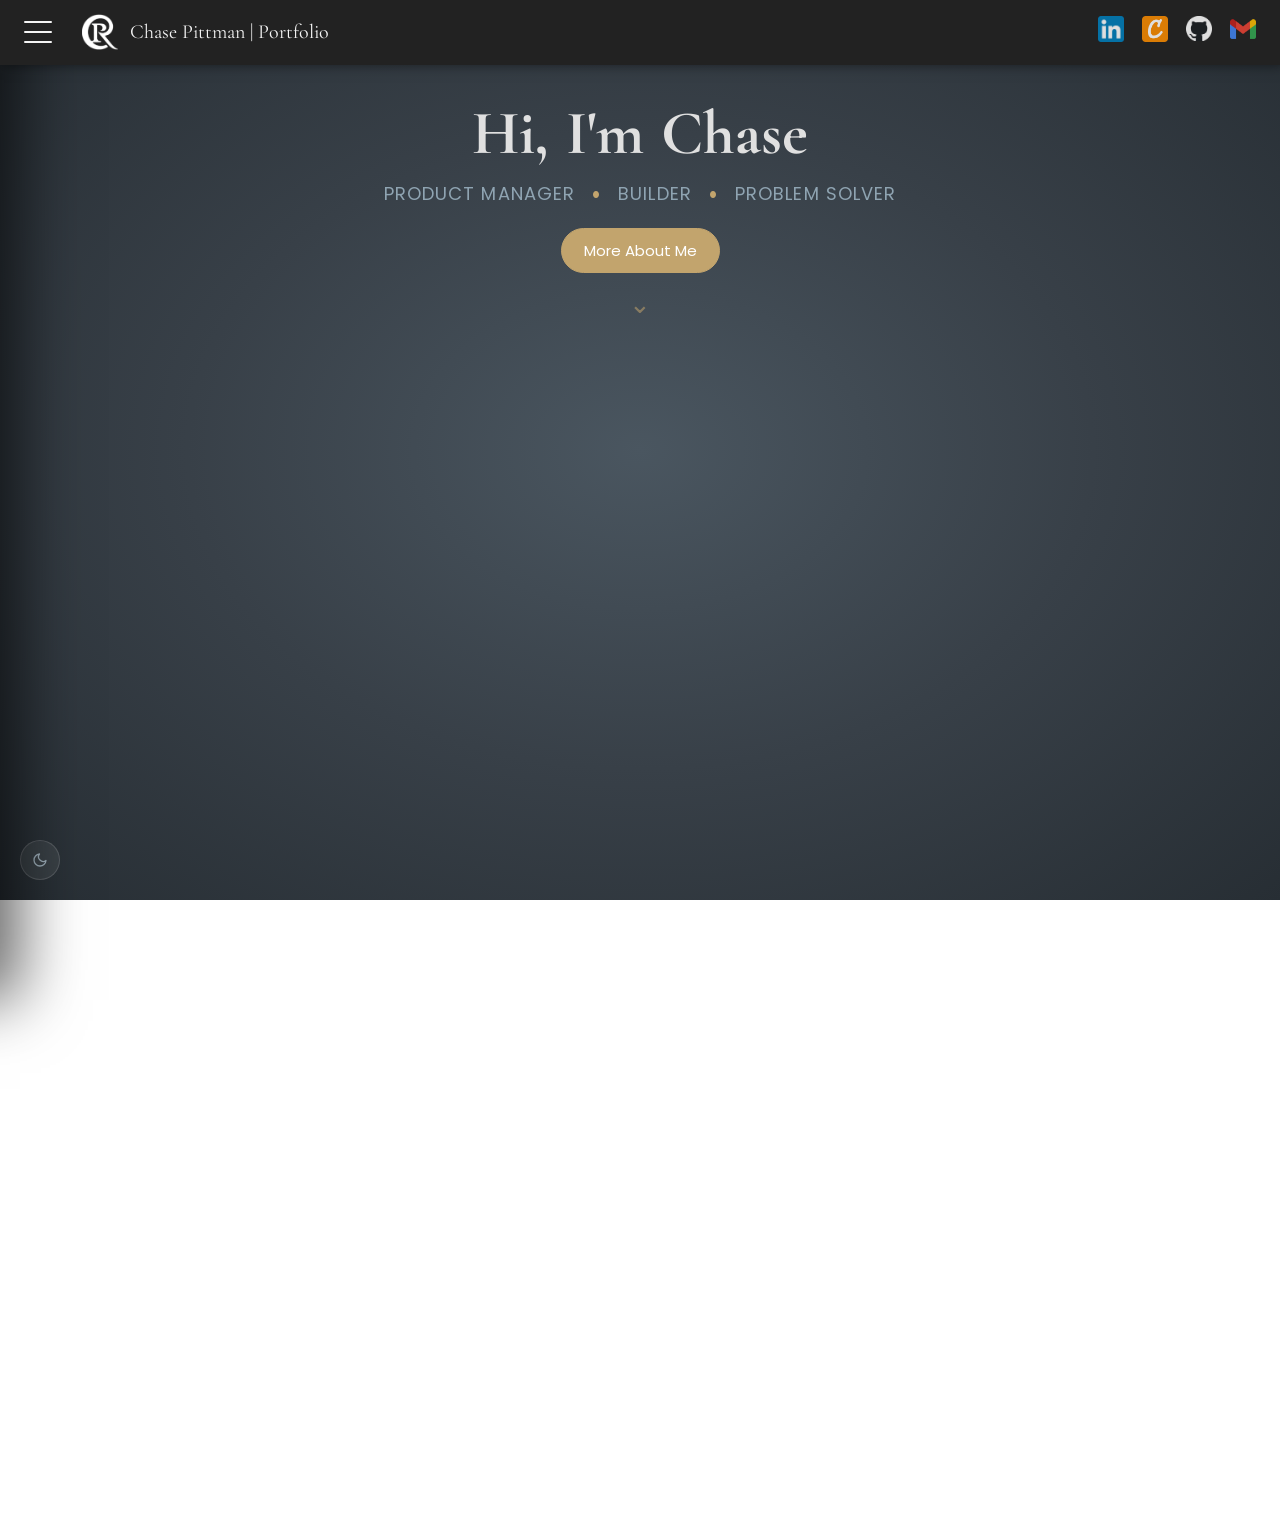
==== commit 4194e1ac: "Update index.html" ====
--- a/index.html
+++ b/index.html
@@ -283,13 +283,6 @@
         <div class="learnings-box">
           <ul class="learnings-list">
             <li>
-              <span class="learning-emoji">🚀</span>
-              <div class="learning-body">
-                <span class="learning-hook">Just ship it.</span>
-                <span class="learning-detail">Build your highest impact features first, and tweak later. Don't get stuck in the details, refining endlessly before you've put out a finished product. Post-launch iteration beats delayed perfection.</span>
-              </div>
-            </li>
-            <li>
               <span class="learning-emoji">🧱</span>
               <div class="learning-body">
                 <span class="learning-hook">Build it yourself.</span>
@@ -301,6 +294,13 @@
               <div class="learning-body">
                 <span class="learning-hook">Always come back to why.</span>
                 <span class="learning-detail">As you build, it's important to think of every element through the eyes of your "customer" and ensure you have a reason behind every feature. Data to support is always a plus.</span>
+              </div>
+            </li>
+            <li>
+              <span class="learning-emoji">🚀</span>
+              <div class="learning-body">
+                <span class="learning-hook">Just ship it.</span>
+                <span class="learning-detail">Build your highest impact features first, and tweak later. Don't get stuck in the details, refining endlessly before you've put out a finished product. Post-launch iteration beats delayed perfection.</span>
               </div>
             </li>
           </ul>
--- a/css/global.css
+++ b/css/global.css
@@ -0,0 +1,368 @@
+/* ═══════════════════════════════════════════════════
+   GLOBAL.CSS — Chase Pittman Portfolio
+   Shared across all pages: theme variables, navbar,
+   sidebar, overlay, theme toggle, spotify widget
+═══════════════════════════════════════════════════ */
+
+/* ── Google Fonts ───────────────────────────────── */
+@import url('https://fonts.googleapis.com/css2?family=Cormorant+Garamond:wght@400;600;700&family=Poppins:wght@400;500;700&display=swap');
+
+
+/* ══════════════════════════════════════════════════
+   THEME VARIABLES
+══════════════════════════════════════════════════ */
+
+/* Dark mode (default) */
+:root {
+  --gold:          #c2a46d;
+  --gold-dim:      rgba(194,164,109,.12);
+  --gold-border:   rgba(194,164,109,.35);
+
+  --bg-gradient:   radial-gradient(ellipse at center, #4a5660 0%, #384048 50%, #272e34 100%);
+  --card-bg:       #2e3740;
+  --navbar-bg:     #222;
+  --navbar-scroll: rgba(26,26,26,0.97);
+  --sidebar-bg:    #222;
+
+  --text-primary:   #e0e0e0;
+  --text-secondary: #9fb0bb;
+  --text-nav:       #f4f4f4;
+  --text-card-sub:  #c0cdd5;
+
+  --toggle-bg:           rgba(255,255,255,.08);
+  --toggle-border:       rgba(255,255,255,.15);
+  --toggle-color:        #9fb0bb;
+  --toggle-hover-bg:     rgba(255,255,255,.14);
+  --toggle-hover-color:  #e0e0e0;
+
+  --spotify-bg:    #1a1a1a;
+  --sidebar-width: 260px;
+}
+
+/* Light mode */
+[data-theme="light"] {
+  --bg-gradient:   radial-gradient(ellipse at center, #dce8f0 0%, #c8d8e4 50%, #b8ccd8 100%);
+  --card-bg:       rgba(255,255,255,0.55);
+  --navbar-bg:     rgba(240,246,250,0.92);
+  --navbar-scroll: rgba(225,235,243,0.97);
+  --sidebar-bg:    rgba(240,246,250,0.97);
+
+  --text-primary:   #1e2a32;
+  --text-secondary: #4a6070;
+  --text-nav:       #1e2a32;
+  --text-card-sub:  #3a5060;
+
+  --toggle-bg:           rgba(0,0,0,.06);
+  --toggle-border:       rgba(0,0,0,.12);
+  --toggle-color:        #4a6070;
+  --toggle-hover-bg:     rgba(0,0,0,.1);
+  --toggle-hover-color:  #1e2a32;
+
+  --spotify-bg:    rgba(240,246,250,0.95);
+}
+
+
+/* ══════════════════════════════════════════════════
+   BASE RESET
+══════════════════════════════════════════════════ */
+
+html { min-height: 100%; }
+
+html, body {
+  margin: 0;
+  font-family: 'Poppins', sans-serif;
+  background: var(--bg-gradient);
+  background-attachment: fixed;
+  color: var(--text-primary);
+  overflow-x: hidden;
+  transition: background .4s ease, color .3s ease;
+}
+
+a { text-decoration: none; color: inherit; }
+
+
+/* ══════════════════════════════════════════════════
+   NAVBAR
+══════════════════════════════════════════════════ */
+
+.navbar {
+  display: flex;
+  align-items: center;
+  padding: 14px 24px;
+  background: var(--navbar-bg);
+  position: sticky;
+  top: 0;
+  z-index: 1400;
+  box-shadow: 4px 0 12px rgba(0,0,0,.5);
+  border-bottom: 1.5px solid transparent;
+  transition: border-color .35s ease, background .35s ease, box-shadow .35s ease;
+  backdrop-filter: blur(8px);
+  -webkit-backdrop-filter: blur(8px);
+}
+
+/* Gold bottom border + bg tint on scroll — JS adds .scrolled */
+.navbar.scrolled {
+  border-bottom-color: var(--gold);
+  background: var(--navbar-scroll);
+  box-shadow: 0 2px 20px rgba(0,0,0,.6);
+}
+
+.nav-left { display: flex; align-items: center; gap: 12px; }
+
+.logo-img { height: 36px; width: auto; }
+
+.logo {
+  font-family: 'Cormorant Garamond', serif;
+  font-size: 20px;
+  color: var(--text-nav);
+  font-variant-numeric: lining-nums;
+  font-feature-settings: "lnum" 1;
+  white-space: nowrap;
+  transition: color .3s ease;
+}
+
+.logo-link {
+  display: flex; align-items: center; gap: 12px;
+  text-decoration: none; color: inherit;
+}
+.logo-link:hover { opacity: .9; }
+
+.nav-right { margin-left: auto; display: flex; gap: 18px; align-items: center; }
+
+.nav-right img {
+  width: 26px; height: auto;
+  opacity: .85;
+  transition: opacity .2s, transform .2s;
+}
+.nav-right a:hover img { opacity: 1; transform: translateY(-2px); }
+
+/* Light mode: tint nav icons */
+[data-theme="light"] .nav-right img {
+  filter: invert(1) sepia(1) saturate(0) brightness(0.3);
+}
+[data-theme="light"] .nav-right a:hover img {
+  filter: invert(1) sepia(1) saturate(2) hue-rotate(5deg) brightness(0.55);
+}
+[data-theme="light"] .logo-img {
+  filter: invert(1) sepia(1) saturate(0) brightness(0.15);
+}
+
+
+/* ══════════════════════════════════════════════════
+   HAMBURGER
+══════════════════════════════════════════════════ */
+
+.hamburger {
+  display: flex; flex-direction: column;
+  width: 28px; height: 22px;
+  justify-content: space-between;
+  cursor: pointer; margin-right: 18px;
+}
+
+/* projects.html uses <span>, index/about/contact use <div> — style both */
+.hamburger span,
+.hamburger div {
+  height: 2px; width: 100%;
+  background: var(--text-nav);
+  border-radius: 2px;
+  transition: all .35s ease, background .3s ease;
+  transform-origin: center;
+  display: block;
+}
+
+/* span variant (projects) */
+.hamburger.active span:nth-child(1) { transform: translateY(10px) rotate(45deg); }
+.hamburger.active span:nth-child(2) { opacity: 0; }
+.hamburger.active span:nth-child(3) { transform: translateY(-10px) rotate(-45deg); }
+
+/* div variant (index / about / contact) */
+.hamburger.active div:nth-child(1) { transform: translateY(8.5px) rotate(45deg); }
+.hamburger.active div:nth-child(2) { opacity: 0; }
+.hamburger.active div:nth-child(3) { transform: translateY(-8.5px) rotate(-45deg); }
+
+
+/* ══════════════════════════════════════════════════
+   SIDEBAR & OVERLAY
+══════════════════════════════════════════════════ */
+
+.overlay {
+  position: fixed; inset: 0;
+  background: rgba(0,0,0,.4);
+  backdrop-filter: blur(10px);
+  opacity: 0; pointer-events: none;
+  transition: opacity .35s ease;
+  z-index: 1050;
+}
+.overlay.active { opacity: 1; pointer-events: auto; }
+
+.sidebar {
+  position: fixed; top: 0; left: 0;
+  width: var(--sidebar-width); height: 100%;
+  background: var(--sidebar-bg);
+  display: flex; flex-direction: column;
+  padding-top: 100px; gap: 20px;
+  transform: translateX(-100%);
+  transition: transform .45s cubic-bezier(.22,1,.36,1), background .3s ease;
+  z-index: 1300;
+  box-shadow: 20px 0 60px rgba(0,0,0,.6);
+  backdrop-filter: blur(12px);
+  -webkit-backdrop-filter: blur(12px);
+}
+.sidebar.open { transform: translateX(0); }
+
+.sidebar a {
+  color: var(--text-primary);
+  text-decoration: none;
+  padding: 12px 24px;
+  font-size: 18px;
+  text-align: center;
+  position: relative;
+  opacity: 0;
+  transform: translateX(-20px);
+  transition: opacity .35s ease, transform .35s ease, background .25s, color .25s;
+}
+.sidebar.open a { opacity: 1; transform: translateX(0); }
+.sidebar.open a:nth-child(1) { transition-delay: .08s; }
+.sidebar.open a:nth-child(2) { transition-delay: .12s; }
+.sidebar.open a:nth-child(3) { transition-delay: .16s; }
+.sidebar.open a:nth-child(4) { transition-delay: .20s; }
+
+.sidebar a:hover {
+  background: var(--gold);
+  color: #fff;
+  border-radius: 6px;
+  transform: translateX(6px);
+}
+.sidebar a::after {
+  content: "";
+  position: absolute; left: 6px; top: 50%;
+  transform: translateY(-50%);
+  height: 0%; width: 2px;
+  background: var(--gold);
+  transition: height .25s ease;
+}
+.sidebar a:hover::after { height: 70%; }
+
+
+/* ══════════════════════════════════════════════════
+   THEME TOGGLE  (bottom-left fixed button)
+══════════════════════════════════════════════════ */
+
+.theme-toggle {
+  position: fixed;
+  bottom: 20px; left: 20px;
+  z-index: 900;
+  width: 40px; height: 40px;
+  border-radius: 50%;
+  border: 1px solid var(--toggle-border);
+  background: var(--toggle-bg);
+  color: var(--toggle-color);
+  cursor: pointer;
+  display: flex; align-items: center; justify-content: center;
+  transition: background .25s, border-color .25s, color .25s, transform .2s;
+  backdrop-filter: blur(8px);
+  -webkit-backdrop-filter: blur(8px);
+}
+.theme-toggle:hover {
+  background: var(--toggle-hover-bg);
+  color: var(--toggle-hover-color);
+  transform: translateY(-2px);
+}
+
+.theme-toggle .icon-sun  { display: none; }
+.theme-toggle .icon-moon { display: block; }
+[data-theme="light"] .theme-toggle .icon-sun  { display: block; }
+[data-theme="light"] .theme-toggle .icon-moon { display: none; }
+.theme-toggle svg { width: 16px; height: 16px; }
+
+
+/* ══════════════════════════════════════════════════
+   SPOTIFY WIDGET  (bottom-right, all pages)
+══════════════════════════════════════════════════ */
+
+.spotify-widget {
+  position: fixed; bottom: 20px; right: 20px;
+  width: 340px;
+  background: var(--spotify-bg);
+  border-radius: 20px;
+  box-shadow: 0 10px 30px rgba(0,0,0,.6);
+  overflow: visible; padding: 16px;
+  z-index: 900;
+  opacity: 0; transform: translateY(10px);
+  pointer-events: none;
+  transition: width .5s, right .5s, border-radius .5s,
+              opacity .6s, transform .6s, background .3s;
+}
+.spotify-widget.visible  { opacity: 1; transform: translateY(0); pointer-events: auto; }
+.spotify-widget.hidden   { right: -380px; opacity: 0; }
+
+.spotify-widget iframe {
+  width: 100%; height: 80px;
+  border-radius: 12px; display: block; border: none;
+}
+
+#spotify-toggle {
+  position: absolute; top: 50%; left: -16px;
+  transform: translateY(-50%);
+  width: 32px; height: 32px;
+  border-radius: 50%;
+  background: var(--navbar-bg);
+  color: var(--text-nav);
+  font-size: 16px;
+  display: flex; align-items: center; justify-content: center;
+  padding: 0; cursor: pointer;
+  box-shadow: 0 4px 12px rgba(0,0,0,.3);
+  z-index: 1000; border: none;
+  transition: transform .3s, background .3s, color .3s;
+}
+#spotify-toggle:hover { transform: translateY(-50%) scale(1.1); }
+
+.spotify-widget.collapsed {
+  width: 40px; height: 40px;
+  padding: 0; border-radius: 50%; overflow: visible;
+}
+.spotify-widget.collapsed iframe {
+  opacity: 0; pointer-events: none; display: none;
+}
+.spotify-widget.collapsed #spotify-toggle {
+  top: 50%; left: 50%;
+  transform: translate(-50%, -50%) rotate(180deg);
+}
+.spotify-widget.collapsed #spotify-toggle:hover {
+  transform: translate(-50%, -50%) rotate(180deg) scale(1.1);
+}
+
+
+/* ══════════════════════════════════════════════════
+   PAGE WRAPPER
+══════════════════════════════════════════════════ */
+
+.page-wrapper { transition: transform .4s ease, filter .4s ease; }
+
+
+/* ══════════════════════════════════════════════════
+   CARD / SECTION BOX  (shared base)
+══════════════════════════════════════════════════ */
+
+.section-box {
+  background: var(--card-bg);
+  border-radius: 12px;
+  backdrop-filter: blur(12px);
+  -webkit-backdrop-filter: blur(12px);
+  border: 1px solid transparent;
+  transition: background .3s ease, border-color .3s ease;
+}
+
+[data-theme="light"] .section-box {
+  border-color: rgba(255,255,255,0.6);
+  box-shadow: 0 4px 24px rgba(100,140,160,.10);
+}
+
+
+/* ══════════════════════════════════════════════════
+   RESPONSIVE
+══════════════════════════════════════════════════ */
+
+@media (max-width: 768px) {
+  .logo { display: none; }
+}
